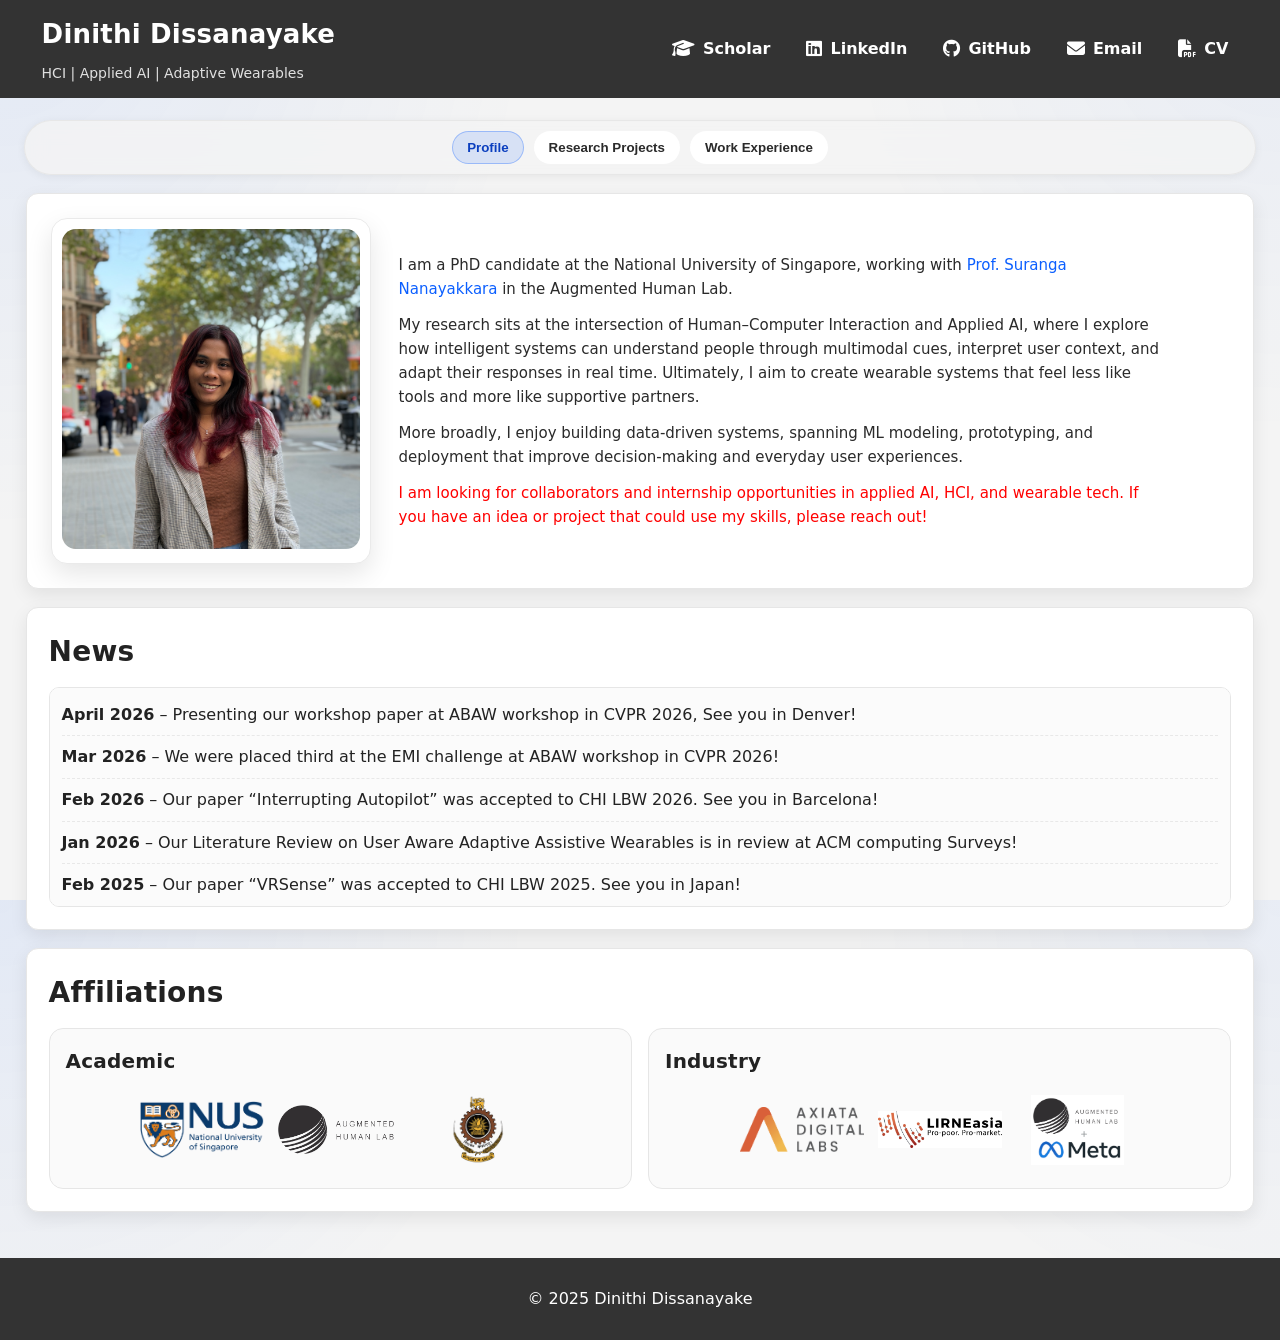
==== index.html @ e2cd0803 "updateCV" ====
<!DOCTYPE html>
<html lang="en">
<head>
    <meta charset="UTF-8">
    <meta name="viewport" content="width=device-width, initial-scale=1.0">
    <title>Dinithi Dissanayake | Portfolio</title>
    <link rel="stylesheet" href="styles.css">
    <!-- Icons (Font Awesome) -->
    <link rel="stylesheet" href="https://cdnjs.cloudflare.com/ajax/libs/font-awesome/6.5.0/css/all.min.css">
</head>
<body>
    <header>
        <div class="header-container">
            <div class="header-left">
                <h1>Dinithi Dissanayake</h1>
                <p>HCI | Applied AI | Adaptive Wearables</p>
            </div>
            <div class="header-right">
                <a href="https://scholar.google.com/citations?user=BEVuaFQAAAAJ&hl=en&oi=ao" target="_blank" rel="noopener">
                    <i class="fas fa-graduation-cap"></i> Scholar
                </a>
                <a href="https://www.linkedin.com/in/dinithipurna" target="_blank" rel="noopener">
                    <i class="fab fa-linkedin"></i> LinkedIn
                </a>
                <a href="https://github.com/Dinithipurna" target="_blank" rel="noopener">
                    <i class="fab fa-github"></i> GitHub
                </a>
                <a href="mailto:dinithi@ahlab.org">
                    <i class="fas fa-envelope"></i> Email
                </a>
                <a href="assets/Dinithi_Dissanayake_CV.pdf" target="_blank" rel="noopener">
                    <i class="fas fa-file-pdf"></i> CV
                </a>
            </div>
        </div>
    </header>

    <main class="container">
        <div class="main-tabs" role="tablist" aria-label="Main sections">
            <button class="main-tab-button active" role="tab" aria-selected="true" data-tab="profile">Profile</button>
            <button class="main-tab-button" role="tab" aria-selected="false" data-tab="research">Research Projects</button>
            <button class="main-tab-button" role="tab" aria-selected="false" data-tab="work">Work Experience</button>
        </div>

        <section class="main-tab-panel active" role="tabpanel" data-tab-panel="profile" aria-label="Profile section">
            <section class="hero-card" aria-label="About me">
                <figure class="profile-card">
                    <img src="assets/IMG_1157.jpg" alt="Dinithi Dissanayake">
                    <!-- <figcaption>Dinithi Dissanayake · PhD (NUS)</figcaption> -->
                </figure>

                <div class="hero-copy">
                    <p>
                        I am a PhD candidate at the National University of Singapore, working with
                        <a href="https://ahlab.org/people/suranga-nanayakkara/" target="_blank" rel="noopener">Prof. Suranga Nanayakkara</a>
                        in the Augmented Human Lab.
                    </p>
                    <p>
                        My research sits at the intersection of Human–Computer Interaction and Applied AI, where I explore how intelligent
                        systems can understand people through multimodal cues, interpret user context, and adapt their responses in real time.
                        Ultimately, I aim to create wearable systems that feel less like tools and more like supportive partners.
                    </p>
                    <p>
                        More broadly, I enjoy building data-driven systems, spanning ML modeling, prototyping, and deployment that improve decision-making
                        and everyday user experiences.
                    </p>
                    <p style="color: red;">
                        I am looking for collaborators and internship opportunities in applied AI, HCI, and wearable tech. If you have an idea or project that could use my skills, please reach out!
                    </p>
                </div>
            </section>

            <section class="content-section" aria-label="News">
                <div class="section-heading">
                    <h2>News</h2>
                </div>
                <div class="news-container" role="region" aria-label="News">
                    <ul class="news-list">
                        <li><b>April 2026</b> – Presenting our workshop paper at ABAW workshop in CVPR 2026, See you in Denver!</li>
                        <li><b>Mar 2026</b> – We were placed third at the EMI challenge at ABAW workshop in CVPR 2026!</li>
                        <li><b>Feb 2026</b> – Our paper “Interrupting Autopilot” was accepted to CHI LBW 2026. See you in Barcelona!</li>
                        <li><b>Jan 2026</b> – Our Literature Review on User Aware Adaptive Assistive Wearables is in review at ACM computing Surveys!</li>
                        <li><b>Feb 2025</b> – Our paper “VRSense” was accepted to CHI LBW 2025. See you in Japan!</li>
                        <li><b>Sep 2024</b> – Started an internship via AHLab × Meta Reality Labs collaboration.</li>
                        <li><b>Sep 2024</b> – Passed my Qualifying Examination. Now officially a PhD Candidate.</li>
                        <li><b>Aug 2023</b> – Began my PhD at the National University of Singapore (NUS).</li>
                        <li><b>Jan 2023</b> – Started Data Analytics consulting at LIRNEasia.</li>
                        <li><b>May 2022</b> – Joined Axiata Digital Labs as a Data Engineer.</li>
                        <li><b>Aug 2022</b> – Graduated with First Class Honors (Electronic & Telecommunication Engineering), University of Moratuwa.</li>
                        <li><b>June 2022</b> – “CrossPoint” presented as a full paper at CVPR 2022.</li>
                        <li><b>Oct 2022</b> – “3DLatNav” presented as a workshop paper at ECCV 2022.</li>
                    </ul>
                </div>
            </section>

            <section class="content-section" aria-label="Academic and industry affiliations">
                <div class="section-heading">
                    <h2>Affiliations</h2>
                </div>

                <div class="affiliations-grid">
                    <article class="affiliation-block" aria-label="Academic affiliations">
                        <h3>Academic</h3>
                        <div class="logos academic">
                            <a href="#" class="tooltip" data-tooltip="PhD Candidate at SoC, NUS; Aug 2023 – Present" aria-label="National University of Singapore logo">
                                <img src="assets/National_University_of_Singapore_logo_NUS.png" alt="NUS">
                            </a>
                            <a href="#" class="tooltip" data-tooltip="Augmented Human Lab (AHLab); Aug 2023 – Present" aria-label="Augmented Human Lab logo">
                                <img src="assets/ahl_logo.png" alt="AHLab">
                            </a>
                            <a href="#" class="tooltip" data-tooltip="BSc., University of Moratuwa; 2017 – 2022" aria-label="University of Moratuwa logo">
                                <img src="assets/University_of_Moratuwa_logo.png" alt="Moratuwa">
                            </a>
                        </div>
                    </article>

                    <article class="affiliation-block" aria-label="Industry affiliations">
                        <h3>Industry</h3>
                        <div class="logos industry">
                            <a href="#" class="tooltip" data-tooltip="Data Engineer, Axiata Digital Labs; Oct 2021 – Jul 2023" aria-label="Axiata Digital Labs logo">
                                <img src="assets/adl.png" alt="Axiata Digital Labs">
                            </a>
                            <a href="#" class="tooltip" data-tooltip="Data Analytics Consultant, LIRNEasia; Jan 2023 – Aug 2023" aria-label="LIRNEasia logo">
                                <img src="assets/lirne.png" alt="LIRNEasia">
                            </a>
                            <a href="#" class="tooltip" data-tooltip="Research Intern, Meta Reality Labs x AHLab; Aug 2024 – Feb 2025" aria-label="Meta Reality Labs and AHLab logo">
                                <img src="assets/Meta_AHL.png" alt="Meta Reality Labs × AHLab">
                            </a>
                        </div>
                    </article>
                </div>
            </section>
        </section>

        <section class="main-tab-panel" role="tabpanel" data-tab-panel="research" aria-label="Research projects section">
            <section class="content-section" aria-label="Research projects">
                <div class="section-heading">
                    <h2>Research Projects</h2>
                </div>

                <div class="projects-list">
                    <!-- <div class="project-widget no-image">
                        <h3>Interrupting Autopilot: User-Aware Interventions for Safer Interaction Moments</h3>
                        <div class="project-content">
                            <p>
                                This CHI LBW 2026 paper explores how intelligent systems can detect moments of cognitive autopilot and deliver timely,
                                user-aware interventions to support safer and more mindful interaction. The work focuses on balancing intervention effectiveness,
                                user context, and cognitive load in real-world scenarios.
                                Accepted at <strong>CHI LBW 2026</strong>.
                            </p>
                        </div>
                    </div> -->

                    <div class="project-widget">
                        <h3>User-Aware Adaptive Assistive Wearables</h3>
                        <img src="assets/SLR.png" alt="Illustration of a taxonomy for adaptive assistive wearables" class="project-image">
                        <div class="project-content">
                            <p>
                                We conducted a systematic literature review of 63 papers examining how adaptive wearables sense user states,
                                trigger context-aware interventions, and support real-time cognitive or behavioral feedback. We introduce a taxonomy
                                of sensing modalities, adaptation triggers, and intervention strategies, and highlight key design challenges and opportunities.
                                This work provides a foundation for developing next-generation wearables that meaningfully adapt to users' needs.
                                This SLR is currently under review at ACM Computing Surveys. 
                            </p>
                        </div>
                    </div>

                    <div class="project-widget">
                        <h3>Sensory Spotlight: Anticipating User Attention</h3>
                        <img src="assets/SensorySpotlight.png" alt="Example scenario showing audio-visual cues used for predicting attention shifts" class="project-image">
                        <div class="project-content">
                            <p>
                                Sensory Spotlight explores how AI can anticipate shifts in human attention by combining audio and visual signals-similar
                                to how we react to salient events in our environment. The model predicts attention shifts and provides saliency to indicate
                                which modality "got the spotlight," supporting decisions about where and how feedback should appear (e.g., smart-glasses display vs. audio).
                                A part of this project is under review at UIST 2026, and the rest is in preparation for submission to Neurips 2026.
                            </p>
                        </div>
                    </div>

                    <div class="project-widget">
                        <h3>VRSense: An Explainable System to Help Mitigate Cybersickness in VR Games</h3>
                        <img src="assets/VRSense.png" alt="VRSense overview image" class="project-image">
                        <div class="project-content">
                            <p>
                                VRSense is an explainable system to help VR game developers assess cybersickness. Instead of a black box,
                                the system uses interpretable features to provide actionable insights into game design and user interactions.
                                Designed to be plug-and-play, VRSense helps developers understand how effectively their game mitigates motion sickness.
                                <a href="https://dl-acm-org.libproxy1.nus.edu.sg/doi/full/10.1145/3706599.3719891" target="_blank" rel="noopener">Read the paper</a>.
                            </p>
                        </div>
                    </div>

                    <div class="project-widget">
                        <h3>3D Object Transformation and Regeneration for Privacy in Mixed Reality</h3>
                        <img src="assets/FYP2.png" alt="Mixed reality privacy project image" class="project-image">
                        <div class="project-content">
                            <p>
                                We developed a 3D-2D correspondence technique for point clouds and a 3D vision algorithm that lets users add, delete, or modify
                                parts of a 3D object, enabling regeneration on the other end. Evaluated against simulated privacy attacks and implemented on-device
                                for real-world feasibility. Resulted in two papers:
                                <a href="https://openaccess.thecvf.com/content/CVPR2022/papers/Afham_CrossPoint_Self-Supervised_Cross-Modal_Contrastive_Learning_for_3D_Point_Cloud_Understanding_CVPR_2022_paper.pdf" target="_blank" rel="noopener">CrossPoint (CVPR)</a>
                                and <a href="https://arxiv.org/pdf/2211.09770" target="_blank" rel="noopener">3DLatNav</a>.
                            </p>
                        </div>
                    </div>
                </div>
            </section>
        </section>

        <section class="main-tab-panel" role="tabpanel" data-tab-panel="work" aria-label="Work experience section">
            <section class="content-section" aria-label="Work experience">
                <div class="section-heading">
                    <h2>Work Experience</h2>
                </div>

                <div class="card-list">
                    <article class="card">
                        <div class="card-header">
                            <h3>Research Intern - Meta Reality Labs x Augmented Human Lab</h3>
                            <span class="meta">Aug 2024 - Feb 2025</span>
                        </div>
                        <p class="role-summary">Led multimodal XR user studies and predictive modeling for real-time cybersickness assessment.</p>
                        <ul>
                            <li>Led the design and execution of a large-scale VR gameplay user study (<strong>N=150</strong>), investigating motion sickness during active VR interactions.</li>
                            <li>Collected and synchronized multimodal high-frequency data including eye tracking, head motion, and physiological signals in real-world XR settings.</li>
                            <li>Developed machine learning models to predict real-time discomfort and cybersickness onset during gameplay.</li>
                            <li>Built robust data pipelines for aligning heterogeneous sensor streams at scale.</li>
                            <li>Translated model outputs into actionable insights for VR game evaluation on VR gaming platforms.</li>
                        </ul>
                    </article>

                    <article class="card">
                        <div class="card-header">
                            <h3>Data Engineer - Axiata Digital Labs</h3>
                            <span class="meta">May 2022 - Aug 2023</span>
                        </div>
                        <p class="role-summary">Built and productionized ML pipelines across telecom domains on cloud infrastructure.</p>
                        <ul>
                            <li>Engineered scalable ML/DL deployment pipelines for the company's AI Factory platform, supporting model development, testing, and production integration.</li>
                            <li>Designed and maintained data ingestion and model integration workflows across multiple telecom business domains.</li>
                            <li>Developed and deployed a customer churn prediction model with end-to-end pipelines, enabling data-driven decision making for enterprise clients.</li>
                            <li>Worked across <strong>AWS and GCP</strong> environments to support reliable, production-grade ML systems.</li>
                            <li>Collaborated with product and engineering teams to bridge research prototypes and real-world business applications.</li>
                        </ul>
                    </article>

                    <article class="card">
                        <div class="card-header">
                            <h3>Data Analytics Consultant - LIRNEasia</h3>
                            <span class="meta">Jan 2023 - Aug 2023</span>
                        </div>
                        <p class="role-summary">Delivered geospatial ML workflows and longitudinal datasets to support policy-focused analytics.</p>
                        <ul>
                            <li>Designed and implemented ML pipelines for classifying built-up regions from satellite imagery to support a national-scale urbanization index.</li>
                            <li>Integrated geospatial workflows using QGIS and Google Earth Engine for automated spatial analysis and visualization.</li>
                            <li>Built longitudinal datasets to study household energy consumption patterns across regions and time.</li>
                            <li>Collaborated with policy researchers to translate data-driven findings into evidence-based insights for urban planning.</li>
                        </ul>
                    </article>
                </div>
            </section>
        </section>
    </main>

    <footer>
        <p>&copy; 2025 Dinithi Dissanayake</p>
    </footer>

    <!-- Existing project expand/collapse script (kept) -->
    <script src="old/script.js"></script>

    <script>
        (function () {
            const buttons = document.querySelectorAll('.main-tab-button');
            const panels = document.querySelectorAll('.main-tab-panel');

            function setActive(tabName) {
                buttons.forEach((btn) => {
                    const isActive = btn.dataset.tab === tabName;
                    btn.classList.toggle('active', isActive);
                    btn.setAttribute('aria-selected', isActive ? 'true' : 'false');
                });

                panels.forEach((panel) => {
                    panel.classList.toggle('active', panel.dataset.tabPanel === tabName);
                });
            }

            buttons.forEach((btn) => {
                btn.addEventListener('click', () => setActive(btn.dataset.tab));
            });
        })();
    </script>

</body>
</html>
---- styles.css ----
/* =========================
   Base + Typography
   ========================= */
:root{
  --bg: #f4f4f4;
  --panel: #ffffff;
  --text: #222;
  --muted: #666;
  --border: #e6e6e6;
  --shadow: 0 6px 18px rgba(0,0,0,0.08);
  --shadow-soft: 0 2px 10px rgba(0,0,0,0.06);
  --radius: 12px;
  --accent: #0b5fff;
}

*{ box-sizing: border-box; }

html, body{
  height: 100%;
}

body{
  font-family: system-ui, -apple-system, Segoe UI, Roboto, Helvetica, Arial, sans-serif;
  margin: 0;
  padding: 0;
  background:
    radial-gradient(circle at top left, rgba(11,95,255,0.08), transparent 34%),
    radial-gradient(circle at top right, rgba(11,95,255,0.05), transparent 28%),
    var(--bg);
  color: var(--text);
  line-height: 1.6;
  font-size: 16px;
}

a{
  color: var(--accent);
  text-decoration: none;
}
a:hover{ text-decoration: underline; }

/* =========================
   Header
   ========================= */
header{
  background-color: #333;
  color: white;
  padding: 14px 0;
}

.header-container{
  display: flex;
  justify-content: space-between;
  align-items: center;

  /* Wider and consistent with main container */
  width: min(1500px, 96vw);
  margin: 0 auto;
  padding: 0 16px;
}

.header-left h1{
  margin: 0;
  font-size: 26px;
  letter-spacing: 0.2px;
}

.header-left p{
  margin: 6px 0 0;
  font-size: 14px;
  opacity: 0.85;
}

.header-right{
  display: flex;
  gap: 16px;
  flex-wrap: wrap;
  justify-content: flex-end;
}

.header-right a{
  color: white;
  font-weight: 600;
  display: inline-flex;
  align-items: center;
  gap: 8px;
  padding: 8px 10px;
  border-radius: 10px;
  transition: background 0.2s ease, color 0.2s ease;
}

.header-right a:hover{
  background: rgba(255,255,255,0.10);
  color: #dbe8ff;
  text-decoration: none;
}

.header-right i{ font-size: 18px; }

/* =========================
   Main Layout
   ========================= */
.container{
  display: grid;
  gap: 18px;
  padding: 22px 0 28px;

  width: min(1240px, 96vw);
  margin: 0 auto;
}

.hero-card,
.content-section{
  background: var(--panel);
  border-radius: var(--radius);
  box-shadow: var(--shadow);
  border: 1px solid var(--border);
  overflow: hidden;
}

.hero-card{
  padding: 24px;
  display: grid;
  grid-template-columns: 320px minmax(0, 1fr);
  gap: 28px;
  align-items: center;
}

.hero-copy{
  max-width: 75ch;
  margin: 0;
}

.hero-copy p{
  margin: 12px 0;
  text-align: left;
  color: #2a2a2a;
  font-size: 15px;
}

h2{
  margin: 10px 0 14px;
  font-size: 28px;
  letter-spacing: 0.2px;
}

/* Profile */

.profile-card{
  width: 100%;
  margin: 0;
  padding: 10px 10px 14px;
  background: #fff;
  border: 1px solid #eaeaea;
  border-radius: 16px;
  box-shadow: 0 10px 26px rgba(0,0,0,0.10);
  text-align: center;
  transform: none;
}

.profile-card img{
  width: 100%;
  height: 320px;
  object-fit: cover;
  border-radius: 14px;
  display: block;
}

/* .profile-card figcaption{
  margin-top: 10px;
  font-size: 13px;
  color: #555;
} */


.main-tabs{
  display: flex;
  gap: 10px;
  flex-wrap: wrap;
  justify-content: center;
  position: sticky;
  top: 12px;
  z-index: 20;
  padding: 10px;
  margin: 0 -2px;
  background: rgba(244,244,244,0.84);
  backdrop-filter: blur(10px);
  border: 1px solid rgba(230,230,230,0.9);
  border-radius: 999px;
  box-shadow: var(--shadow-soft);
}

.main-tab-button{
  appearance: none;
  border: 1px solid transparent;
  padding: 8px 14px;
  border-radius: 999px;
  background: #fff;
  color: #2a2a2a;
  font-weight: 700;
  cursor: pointer;
  transition: border-color 0.2s ease, background 0.2s ease, transform 0.2s ease;
}

.main-tab-button:hover{
  border-color: rgba(11,95,255,0.18);
  background: rgba(11,95,255,0.06);
  transform: translateY(-1px);
}

.main-tab-button.active{
  border-color: rgba(11,95,255,0.3);
  background: rgba(11,95,255,0.12);
  color: #0b3fbf;
}

.main-tab-panel{ display: none; }
.main-tab-panel.active{ display: grid; gap: 18px; }

.content-section{
  padding: 22px;
  scroll-margin-top: 90px;
}

.section-heading{
  display: flex;
  align-items: baseline;
  justify-content: space-between;
  gap: 10px;
  margin-bottom: 12px;
}

.section-heading h2{
  margin: 0;
}

.affiliations-grid{
  display: grid;
  grid-template-columns: repeat(2, minmax(0, 1fr));
  gap: 16px;
}

.affiliation-block{
  border: 1px solid var(--border);
  background: #fafafa;
  border-radius: 14px;
  padding: 16px;
}

.affiliation-block h3{
  margin: 0 0 10px;
  font-size: 20px;
  letter-spacing: 0.2px;
}

.affiliation-block .logos{
  padding: 8px 0 0;
  justify-content: center;
  gap: 14px;
}

.affiliation-block .logos img{
  width: 124px;
  height: 70px;
  object-fit: contain;
  filter: grayscale(20%);
}

.affiliation-block .logos img:hover{
  transform: scale(1.05);
  filter: grayscale(0%);
}


/* =========================
   News
   ========================= */
.news-container{
  width: 100%;
  max-height: 220px;
  overflow-y: auto;
  border: 1px solid var(--border);
  border-radius: 10px;
  padding: 6px 12px;
  background: #fbfbfb;
}

.news-list{
  list-style: none;
  padding: 0;
  margin: 0;
}

.news-list li{
  padding: 8px 0;
  border-bottom: 1px dashed #e8e8e8;
}
.news-list li:last-child{ border-bottom: none; }

/* =========================
   Logos + Tooltips
   ========================= */
.experience{ text-align: center; margin: 18px 0 10px; }
.experience h2{ font-size: 18px; margin-bottom: 10px; text-transform: uppercase; letter-spacing: 0.12em; color: #444; }

.logos{
  display: flex;
  justify-content: center;
  gap: 18px;
  flex-wrap: wrap;
  padding: 10px 0 2px;
}

.logos img{
  width: 86px;
  height: 54px;
  object-fit: contain;
  filter: grayscale(50%);
  transition: transform 0.2s ease, filter 0.2s ease;
}

.logos img:hover{
  transform: scale(1.07);
  filter: grayscale(0%);
}

.tooltip{
  position: relative;
  display: inline-block;
}

/* Tooltip box */
.tooltip::after{
  content: attr(data-tooltip);
  position: absolute;

  /* 👇 show ABOVE the logo */
  bottom: 100%;
  margin-bottom: 10px;

  left: 50%;
  transform: translateX(-50%);

  background-color: rgba(25,25,25,0.96);
  color: white;
  padding: 8px 12px;
  font-size: 13px;
  line-height: 1.3;
  border-radius: 10px;

  min-width: 200px;
  max-width: 260px;          /* 👈 prevents giant blocks */
  white-space: normal;
  text-align: center;

  opacity: 0;
  transition: opacity 0.15s ease-in-out, transform 0.15s ease-in-out;
  pointer-events: none;
  z-index: 1000;
}

/* Fade + slight lift */
.tooltip:hover::after{
  opacity: 1;
  transform: translateX(-50%) translateY(-4px);
}




/* =========================
   Tabs
   ========================= */
/* =========================
   Projects (accordion cards)
   ========================= */
.projects-list{
  display: grid;
  grid-template-columns: 1fr;
  gap: 14px;
}

.project-widget{
  display: grid;
  grid-template-columns: 1fr;
  grid-template-areas:
    "title"
    "image"
    "content";
  row-gap: 10px;
  padding: 16px;
  border-radius: 12px;
  background: #fafafa;
  border: 1px solid var(--border);
  box-shadow: var(--shadow-soft);
  transition: transform 0.15s ease, box-shadow 0.15s ease;
}

.project-widget:hover{
  transform: translateY(-1px);
  box-shadow: 0 10px 22px rgba(0,0,0,0.08);
}

.project-widget h3{
  grid-area: title;
  margin: 0;
  font-size: 18px;
}

.project-widget img{
  grid-area: image;
  width: min(560px, 100%);
  max-height: 300px;
  height: auto;
  object-fit: contain;
  display: block;
  margin: 0 auto;
  border-radius: 10px;
  border: 1px solid #ededed;
  background: #fff;
  padding: 6px;
}
.project-content{
  grid-area: content;
  max-height: none;
  overflow: visible;
  padding: 0;
}

.project-content p{
  margin: 0;
  color: #2b2b2b;
}

.project-widget.no-image{
  grid-template-areas:
    "title"
    "content";
  row-gap: 8px;
}

/* =========================
   Work + Blog cards
   ========================= */
.card-list{
  display: grid;
  grid-template-columns: 1fr;
  gap: 14px;
}

.card{
  background: #fafafa;
  border: 1px solid var(--border);
  border-radius: 12px;
  padding: 16px;
  box-shadow: var(--shadow-soft);
}

.card.muted{ opacity: 0.8; }

.card-header{
  display: flex;
  align-items: baseline;
  justify-content: space-between;
  gap: 10px;
  margin-bottom: 8px;
}

.card-header h3{
  margin: 0;
  font-size: 18px;
}

.meta{
  color: var(--muted);
  font-size: 13px;
  white-space: nowrap;
}

.card ul{
  margin: 8px 0 0 18px;
}

.role-summary{
  margin: 0;
  font-size: 14px;
  color: #3d3d3d;
}

.note{
  color: var(--muted);
  font-size: 13px;
  margin-top: 10px;
}

/* =========================
   Footer
   ========================= */
footer{
  text-align: center;
  padding: 12px;
  background-color: #333;
  color: white;
  margin-top: 18px;
}

/* =========================
   Responsive
   ========================= */
@media (max-width: 980px){
  .container{ width: min(100%, 94vw); }

  .header-right{ justify-content: center; }
}

@media (max-width: 768px){
  .header-container{
    flex-direction: column;
    text-align: center;
    gap: 8px;
  }

  .header-right{
    justify-content: center;
  }

  h2{ font-size: 24px; }
  .main-tabs{
    justify-content: flex-start;
    overflow-x: auto;
    border-radius: 18px;
  }

  .content-section,
  .hero-card{
    padding: 18px;
  }
  .hero-card{
    grid-template-columns: 1fr;
    gap: 18px;
  }
  .profile-card{
    max-width: 320px;
    margin: 0 auto;
  }
  .profile-card img{
    height: 260px;
  }

  .affiliations-grid{
    grid-template-columns: 1fr;
  }

  .affiliation-block h3{
    font-size: 18px;
  }

  .affiliation-block .logos img{
    width: 110px;
    height: 64px;
  }

  .project-widget img{
    width: 100%;
    max-height: 240px;
  }
}

@media (max-width: 480px){
  .header-left h1{ font-size: 22px; }
  .header-right a{ padding: 7px 9px; }
  .profile-card img{ height: 220px; }
  .section-heading{
    flex-direction: column;
    align-items: flex-start;
  }
}
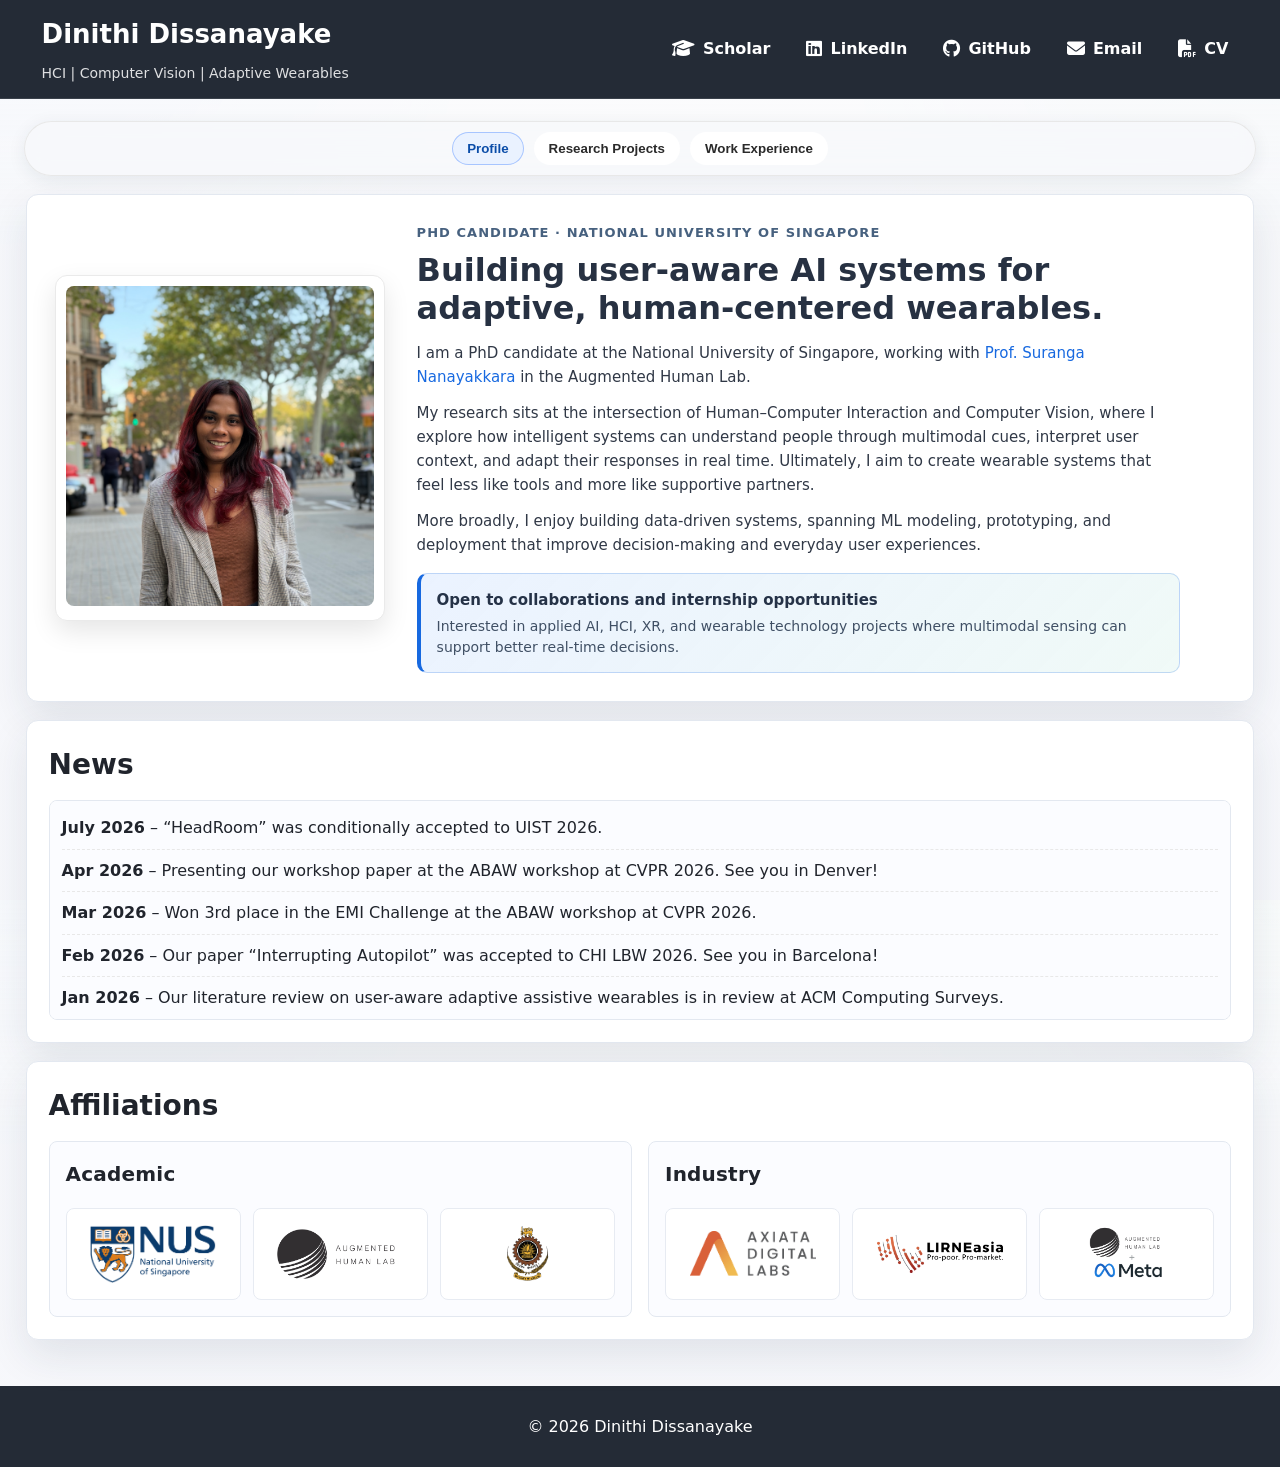
==== commit fdc9aabc: "updates" ====
--- a/index.html
+++ b/index.html
@@ -4,6 +4,11 @@
     <meta charset="UTF-8">
     <meta name="viewport" content="width=device-width, initial-scale=1.0">
     <title>Dinithi Dissanayake | Portfolio</title>
+    <meta name="description" content="Dinithi Dissanayake is a PhD candidate at NUS researching HCI, applied AI, adaptive wearables, and multimodal user-aware systems.">
+    <meta property="og:title" content="Dinithi Dissanayake | HCI, Computer Vision, Adaptive Wearables">
+    <meta property="og:description" content="Research portfolio for Dinithi Dissanayake, PhD candidate at NUS and member of the Augmented Human Lab.">
+    <meta property="og:type" content="website">
+    <meta property="og:image" content="assets/IMG_1157.jpg">
     <link rel="stylesheet" href="styles.css">
     <!-- Icons (Font Awesome) -->
     <link rel="stylesheet" href="https://cdnjs.cloudflare.com/ajax/libs/font-awesome/6.5.0/css/all.min.css">
@@ -13,7 +18,7 @@
         <div class="header-container">
             <div class="header-left">
                 <h1>Dinithi Dissanayake</h1>
-                <p>HCI | Applied AI | Adaptive Wearables</p>
+                <p>HCI | Computer Vision | Adaptive Wearables</p>
             </div>
             <div class="header-right">
                 <a href="https://scholar.google.com/citations?user=BEVuaFQAAAAJ&hl=en&oi=ao" target="_blank" rel="noopener">
@@ -50,13 +55,15 @@
                 </figure>
 
                 <div class="hero-copy">
+                    <p class="eyebrow">PhD Candidate · National University of Singapore</p>
+                    <h2>Building user-aware AI systems for adaptive, human-centered wearables.</h2>
                     <p>
                         I am a PhD candidate at the National University of Singapore, working with
                         <a href="https://ahlab.org/people/suranga-nanayakkara/" target="_blank" rel="noopener">Prof. Suranga Nanayakkara</a>
                         in the Augmented Human Lab.
                     </p>
                     <p>
-                        My research sits at the intersection of Human–Computer Interaction and Applied AI, where I explore how intelligent
+                        My research sits at the intersection of Human–Computer Interaction and Computer Vision, where I explore how intelligent
                         systems can understand people through multimodal cues, interpret user context, and adapt their responses in real time.
                         Ultimately, I aim to create wearable systems that feel less like tools and more like supportive partners.
                     </p>
@@ -64,9 +71,10 @@
                         More broadly, I enjoy building data-driven systems, spanning ML modeling, prototyping, and deployment that improve decision-making
                         and everyday user experiences.
                     </p>
-                    <p style="color: red;">
-                        I am looking for collaborators and internship opportunities in applied AI, HCI, and wearable tech. If you have an idea or project that could use my skills, please reach out!
-                    </p>
+                    <div class="opportunity-callout" role="note">
+                        <strong>Open to collaborations and internship opportunities</strong>
+                        <span>Interested in applied AI, HCI, XR, and wearable technology projects where multimodal sensing can support better real-time decisions.</span>
+                    </div>
                 </div>
             </section>
 
@@ -76,10 +84,12 @@
                 </div>
                 <div class="news-container" role="region" aria-label="News">
                     <ul class="news-list">
-                        <li><b>April 2026</b> – Presenting our workshop paper at ABAW workshop in CVPR 2026, See you in Denver!</li>
-                        <li><b>Mar 2026</b> – We were placed third at the EMI challenge at ABAW workshop in CVPR 2026!</li>
+                        <li><b>July 2026</b> – “HeadRoom” was conditionally accepted to UIST 2026.</li>
+                        <li><b>Apr 2026</b> – Presenting our workshop paper at the ABAW workshop at CVPR 2026. See you in Denver!</li>
+                        <li><b>Mar 2026</b> – Won 3rd place in the EMI Challenge at the ABAW workshop at CVPR 2026.</li>
                         <li><b>Feb 2026</b> – Our paper “Interrupting Autopilot” was accepted to CHI LBW 2026. See you in Barcelona!</li>
-                        <li><b>Jan 2026</b> – Our Literature Review on User Aware Adaptive Assistive Wearables is in review at ACM computing Surveys!</li>
+                        <li><b>Jan 2026</b> – Our literature review on user-aware adaptive assistive wearables is in review at ACM Computing Surveys.</li>
+                        <li><b>Aug 2025</b> – Gave a talk on Adaptive Cognitive Augmentations at Meta Reality Labs, Redmond, Seattle.</li>
                         <li><b>Feb 2025</b> – Our paper “VRSense” was accepted to CHI LBW 2025. See you in Japan!</li>
                         <li><b>Sep 2024</b> – Started an internship via AHLab × Meta Reality Labs collaboration.</li>
                         <li><b>Sep 2024</b> – Passed my Qualifying Examination. Now officially a PhD Candidate.</li>
@@ -153,6 +163,11 @@
 
                     <div class="project-widget">
                         <h3>User-Aware Adaptive Assistive Wearables</h3>
+                        <div class="project-tags" aria-label="Project tags">
+                            <span>Under review at ACM CSUR</span>
+                            <span>Systematic review</span>
+                            <span>Adaptive wearables</span>
+                        </div>
                         <img src="assets/SLR.png" alt="Illustration of a taxonomy for adaptive assistive wearables" class="project-image">
                         <div class="project-content">
                             <p>
@@ -166,20 +181,50 @@
                     </div>
 
                     <div class="project-widget">
+                        <h3>HeadRoom: Lightweight, Edge-deployable Pipeline for Adaptive Notification Routing</h3>
+                        <div class="project-tags" aria-label="Project tags">
+                            <span>Conditionally accepted to UIST 2026</span>
+                            <span>Adaptive notification routing</span>
+                            <span>Edge-deployable AI</span>
+                        </div>
+                        <img src="assets/pipeline2.png" alt="HeadRoom overview showing audio and visual channel availability estimation for adaptive notification routing" class="project-image">
+                        <div class="project-content">
+                            <p>
+                                HeadRoom is a lightweight, low-latency pipeline that estimates visual and auditory channel availability from egocentric
+                                video and audio, then routes notifications to the sensory channel that is more available in the moment. In a controlled
+                                user study (<strong>N=25</strong>), we found that routing notifications to the more available channel reduced response time
+                                under high perceptual load compared with routing them to the less available channel. The pipeline is designed for
+                                real-time deployment on wearable and mobile edge hardware.
+                                <a href="https://uist26headroom.github.io/HeadRoom/" target="_blank" rel="noopener">Project website</a>.
+                            </p>
+                        </div>
+                    </div>
+
+                    <div class="project-widget">
                         <h3>Sensory Spotlight: Anticipating User Attention</h3>
+                        <div class="project-tags" aria-label="Project tags">
+                            <span>Multimodal AI</span>
+                            <span>Attention prediction</span>
+                            <span>Work in progress</span>
+                        </div>
                         <img src="assets/SensorySpotlight.png" alt="Example scenario showing audio-visual cues used for predicting attention shifts" class="project-image">
                         <div class="project-content">
                             <p>
-                                Sensory Spotlight explores how AI can anticipate shifts in human attention by combining audio and visual signals-similar
+                                Sensory Spotlight explores how AI can anticipate shifts in human attention by combining audio and visual signals, similar
                                 to how we react to salient events in our environment. The model predicts attention shifts and provides saliency to indicate
-                                which modality "got the spotlight," supporting decisions about where and how feedback should appear (e.g., smart-glasses display vs. audio).
-                                A part of this project is under review at UIST 2026, and the rest is in preparation for submission to Neurips 2026.
+                                which modality "got the spotlight," supporting decisions about where and how feedback should appear (e.g., smart glasses display vs. audio).
+                                Part of this project is ongoing, we have very interesting results!
                             </p>
                         </div>
                     </div>
 
                     <div class="project-widget">
                         <h3>VRSense: An Explainable System to Help Mitigate Cybersickness in VR Games</h3>
+                        <div class="project-tags" aria-label="Project tags">
+                            <span>CHI LBW 2025</span>
+                            <span>XR</span>
+                            <span>Explainable AI</span>
+                        </div>
                         <img src="assets/VRSense.png" alt="VRSense overview image" class="project-image">
                         <div class="project-content">
                             <p>
@@ -193,6 +238,11 @@
 
                     <div class="project-widget">
                         <h3>3D Object Transformation and Regeneration for Privacy in Mixed Reality</h3>
+                        <div class="project-tags" aria-label="Project tags">
+                            <span>CVPR 2022</span>
+                            <span>ECCV 2022</span>
+                            <span>Mixed reality privacy</span>
+                        </div>
                         <img src="assets/FYP2.png" alt="Mixed reality privacy project image" class="project-image">
                         <div class="project-content">
                             <p>
@@ -264,7 +314,7 @@
     </main>
 
     <footer>
-        <p>&copy; 2025 Dinithi Dissanayake</p>
+        <p>&copy; 2026 Dinithi Dissanayake</p>
     </footer>
 
     <!-- Existing project expand/collapse script (kept) -->
--- a/styles.css
+++ b/styles.css
@@ -3,15 +3,17 @@
    Base + Typography
    ========================= */
 :root{
-  --bg: #f4f4f4;
+  --bg: #f7f8fb;
   --panel: #ffffff;
-  --text: #222;
-  --muted: #666;
-  --border: #e6e6e6;
-  --shadow: 0 6px 18px rgba(0,0,0,0.08);
-  --shadow-soft: 0 2px 10px rgba(0,0,0,0.06);
+  --text: #20242c;
+  --muted: #687083;
+  --border: #e3e8f0;
+  --shadow: 0 16px 40px rgba(30,45,70,0.10);
+  --shadow-soft: 0 4px 18px rgba(30,45,70,0.08);
   --radius: 12px;
-  --accent: #0b5fff;
+  --accent: #1769e0;
+  --accent-soft: #eaf2ff;
+  --ink: #273142;
 }
 
 *{ box-sizing: border-box; }
@@ -25,8 +27,9 @@
   margin: 0;
   padding: 0;
   background:
-    radial-gradient(circle at top left, rgba(11,95,255,0.08), transparent 34%),
-    radial-gradient(circle at top right, rgba(11,95,255,0.05), transparent 28%),
+    linear-gradient(180deg, rgba(255,255,255,0.75), rgba(247,248,251,0.92) 26%),
+    radial-gradient(circle at top left, rgba(23,105,224,0.10), transparent 30%),
+    radial-gradient(circle at top right, rgba(62,160,137,0.09), transparent 28%),
     var(--bg);
   color: var(--text);
   line-height: 1.6;
@@ -43,9 +46,10 @@
    Header
    ========================= */
 header{
-  background-color: #333;
+  background: #242b36;
   color: white;
   padding: 14px 0;
+  border-bottom: 1px solid rgba(255,255,255,0.10);
 }
 
 .header-container{
@@ -62,7 +66,7 @@
 .header-left h1{
   margin: 0;
   font-size: 26px;
-  letter-spacing: 0.2px;
+  letter-spacing: 0;
 }
 
 .header-left p{
@@ -119,10 +123,10 @@
 }
 
 .hero-card{
-  padding: 24px;
-  display: grid;
-  grid-template-columns: 320px minmax(0, 1fr);
-  gap: 28px;
+  padding: 28px;
+  display: grid;
+  grid-template-columns: 330px minmax(0, 1fr);
+  gap: 32px;
   align-items: center;
 }
 
@@ -134,14 +138,54 @@
 .hero-copy p{
   margin: 12px 0;
   text-align: left;
-  color: #2a2a2a;
+  color: #303846;
   font-size: 15px;
+}
+
+.hero-copy h2{
+  max-width: 780px;
+  margin: 4px 0 14px;
+  color: var(--ink);
+  font-size: 32px;
+  line-height: 1.18;
+  letter-spacing: 0;
+}
+
+.eyebrow{
+  margin: 0 0 8px !important;
+  color: #47617f !important;
+  font-size: 13px !important;
+  font-weight: 800;
+  letter-spacing: 0.08em;
+  text-transform: uppercase;
+}
+
+.opportunity-callout{
+  display: grid;
+  gap: 4px;
+  margin-top: 16px;
+  padding: 14px 16px;
+  border: 1px solid rgba(23,105,224,0.22);
+  border-left: 4px solid var(--accent);
+  border-radius: 10px;
+  background: linear-gradient(135deg, rgba(234,242,255,0.96), rgba(238,249,246,0.88));
+  color: #253247;
+}
+
+.opportunity-callout strong{
+  font-size: 15px;
+}
+
+.opportunity-callout span{
+  color: #405065;
+  font-size: 14px;
+  line-height: 1.5;
 }
 
 h2{
   margin: 10px 0 14px;
   font-size: 28px;
-  letter-spacing: 0.2px;
+  letter-spacing: 0;
 }
 
 /* Profile */
@@ -152,7 +196,7 @@
   padding: 10px 10px 14px;
   background: #fff;
   border: 1px solid #eaeaea;
-  border-radius: 16px;
+  border-radius: 12px;
   box-shadow: 0 10px 26px rgba(0,0,0,0.10);
   text-align: center;
   transform: none;
@@ -162,7 +206,7 @@
   width: 100%;
   height: 320px;
   object-fit: cover;
-  border-radius: 14px;
+  border-radius: 8px;
   display: block;
 }
 
@@ -183,7 +227,7 @@
   z-index: 20;
   padding: 10px;
   margin: 0 -2px;
-  background: rgba(244,244,244,0.84);
+  background: rgba(247,248,251,0.86);
   backdrop-filter: blur(10px);
   border: 1px solid rgba(230,230,230,0.9);
   border-radius: 999px;
@@ -210,8 +254,8 @@
 
 .main-tab-button.active{
   border-color: rgba(11,95,255,0.3);
-  background: rgba(11,95,255,0.12);
-  color: #0b3fbf;
+  background: var(--accent-soft);
+  color: #0b4da8;
 }
 
 .main-tab-panel{ display: none; }
@@ -242,8 +286,8 @@
 
 .affiliation-block{
   border: 1px solid var(--border);
-  background: #fafafa;
-  border-radius: 14px;
+  background: #fbfcff;
+  border-radius: 8px;
   padding: 16px;
 }
 
@@ -254,20 +298,33 @@
 }
 
 .affiliation-block .logos{
+  display: grid;
+  grid-template-columns: repeat(3, minmax(0, 1fr));
+  align-items: stretch;
   padding: 8px 0 0;
-  justify-content: center;
-  gap: 14px;
+  gap: 12px;
+}
+
+.affiliation-block .tooltip{
+  display: grid;
+  place-items: center;
+  min-height: 92px;
+  padding: 12px;
+  border: 1px solid #e7ebf2;
+  border-radius: 8px;
+  background: #fff;
 }
 
 .affiliation-block .logos img{
-  width: 124px;
-  height: 70px;
+  width: 100%;
+  max-width: 126px;
+  height: 58px;
   object-fit: contain;
   filter: grayscale(20%);
 }
 
 .affiliation-block .logos img:hover{
-  transform: scale(1.05);
+  transform: scale(1.04);
   filter: grayscale(0%);
 }
 
@@ -280,9 +337,9 @@
   max-height: 220px;
   overflow-y: auto;
   border: 1px solid var(--border);
-  border-radius: 10px;
+  border-radius: 8px;
   padding: 6px 12px;
-  background: #fbfbfb;
+  background: #fbfcff;
 }
 
 .news-list{
@@ -346,10 +403,10 @@
   padding: 8px 12px;
   font-size: 13px;
   line-height: 1.3;
-  border-radius: 10px;
+  border-radius: 8px;
 
   min-width: 200px;
-  max-width: 260px;          /* 👈 prevents giant blocks */
+  max-width: 260px;
   white-space: normal;
   text-align: center;
 
@@ -385,12 +442,13 @@
   grid-template-columns: 1fr;
   grid-template-areas:
     "title"
+    "tags"
     "image"
     "content";
   row-gap: 10px;
   padding: 16px;
-  border-radius: 12px;
-  background: #fafafa;
+  border-radius: 8px;
+  background: #fbfcff;
   border: 1px solid var(--border);
   box-shadow: var(--shadow-soft);
   transition: transform 0.15s ease, box-shadow 0.15s ease;
@@ -405,6 +463,27 @@
   grid-area: title;
   margin: 0;
   font-size: 18px;
+}
+
+.project-tags{
+  grid-area: tags;
+  display: flex;
+  flex-wrap: wrap;
+  gap: 8px;
+}
+
+.project-tags span{
+  display: inline-flex;
+  align-items: center;
+  min-height: 26px;
+  padding: 4px 9px;
+  border: 1px solid #d7e4f5;
+  border-radius: 999px;
+  background: #eef5ff;
+  color: #27517f;
+  font-size: 12px;
+  font-weight: 700;
+  line-height: 1.2;
 }
 
 .project-widget img{
@@ -415,7 +494,7 @@
   object-fit: contain;
   display: block;
   margin: 0 auto;
-  border-radius: 10px;
+  border-radius: 8px;
   border: 1px solid #ededed;
   background: #fff;
   padding: 6px;
@@ -435,6 +514,7 @@
 .project-widget.no-image{
   grid-template-areas:
     "title"
+    "tags"
     "content";
   row-gap: 8px;
 }
@@ -449,9 +529,9 @@
 }
 
 .card{
-  background: #fafafa;
+  background: #fbfcff;
   border: 1px solid var(--border);
-  border-radius: 12px;
+  border-radius: 8px;
   padding: 16px;
   box-shadow: var(--shadow-soft);
 }
@@ -499,7 +579,7 @@
 footer{
   text-align: center;
   padding: 12px;
-  background-color: #333;
+  background-color: #242b36;
   color: white;
   margin-top: 18px;
 }
@@ -525,6 +605,7 @@
   }
 
   h2{ font-size: 24px; }
+  .hero-copy h2{ font-size: 26px; }
   .main-tabs{
     justify-content: flex-start;
     overflow-x: auto;
@@ -556,8 +637,8 @@
   }
 
   .affiliation-block .logos img{
-    width: 110px;
-    height: 64px;
+    max-width: 120px;
+    height: 54px;
   }
 
   .project-widget img{
@@ -570,10 +651,16 @@
   .header-left h1{ font-size: 22px; }
   .header-right a{ padding: 7px 9px; }
   .profile-card img{ height: 220px; }
+  .hero-copy h2{ font-size: 23px; }
+  .project-tags span{ font-size: 11px; }
+  .affiliation-block .logos{
+    grid-template-columns: 1fr;
+  }
+  .affiliation-block .tooltip{
+    min-height: 82px;
+  }
   .section-heading{
     flex-direction: column;
     align-items: flex-start;
   }
 }
-
-
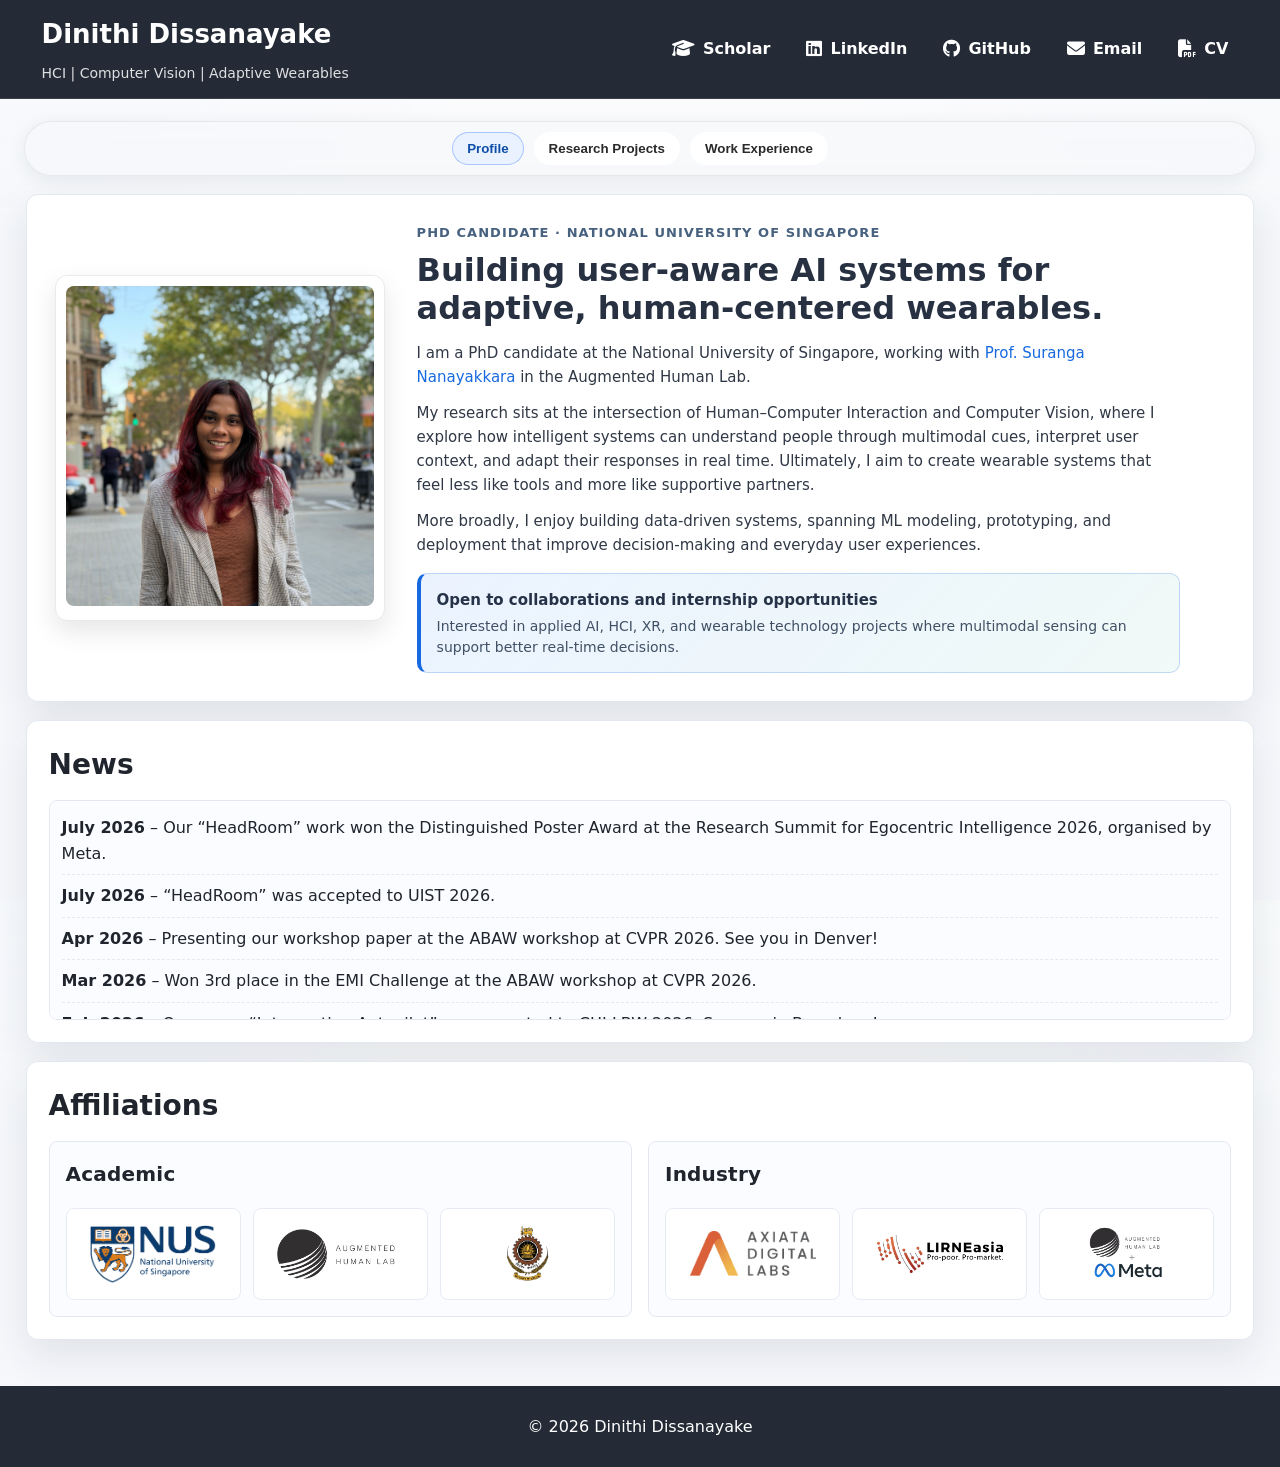
==== commit 74f38906: "updates" ====
--- a/index.html
+++ b/index.html
@@ -84,7 +84,8 @@
                 </div>
                 <div class="news-container" role="region" aria-label="News">
                     <ul class="news-list">
-                        <li><b>July 2026</b> – “HeadRoom” was conditionally accepted to UIST 2026.</li>
+                        <li><b>July 2026</b> – Our “HeadRoom” work won the Distinguished Poster Award at the Research Summit for Egocentric Intelligence 2026, organised by Meta.</li>
+                        <li><b>July 2026</b> – “HeadRoom” was accepted to UIST 2026.</li>
                         <li><b>Apr 2026</b> – Presenting our workshop paper at the ABAW workshop at CVPR 2026. See you in Denver!</li>
                         <li><b>Mar 2026</b> – Won 3rd place in the EMI Challenge at the ABAW workshop at CVPR 2026.</li>
                         <li><b>Feb 2026</b> – Our paper “Interrupting Autopilot” was accepted to CHI LBW 2026. See you in Barcelona!</li>
@@ -183,7 +184,7 @@
                     <div class="project-widget">
                         <h3>HeadRoom: Lightweight, Edge-deployable Pipeline for Adaptive Notification Routing</h3>
                         <div class="project-tags" aria-label="Project tags">
-                            <span>Conditionally accepted to UIST 2026</span>
+                            <span>Accepted to UIST 2026</span>
                             <span>Adaptive notification routing</span>
                             <span>Edge-deployable AI</span>
                         </div>
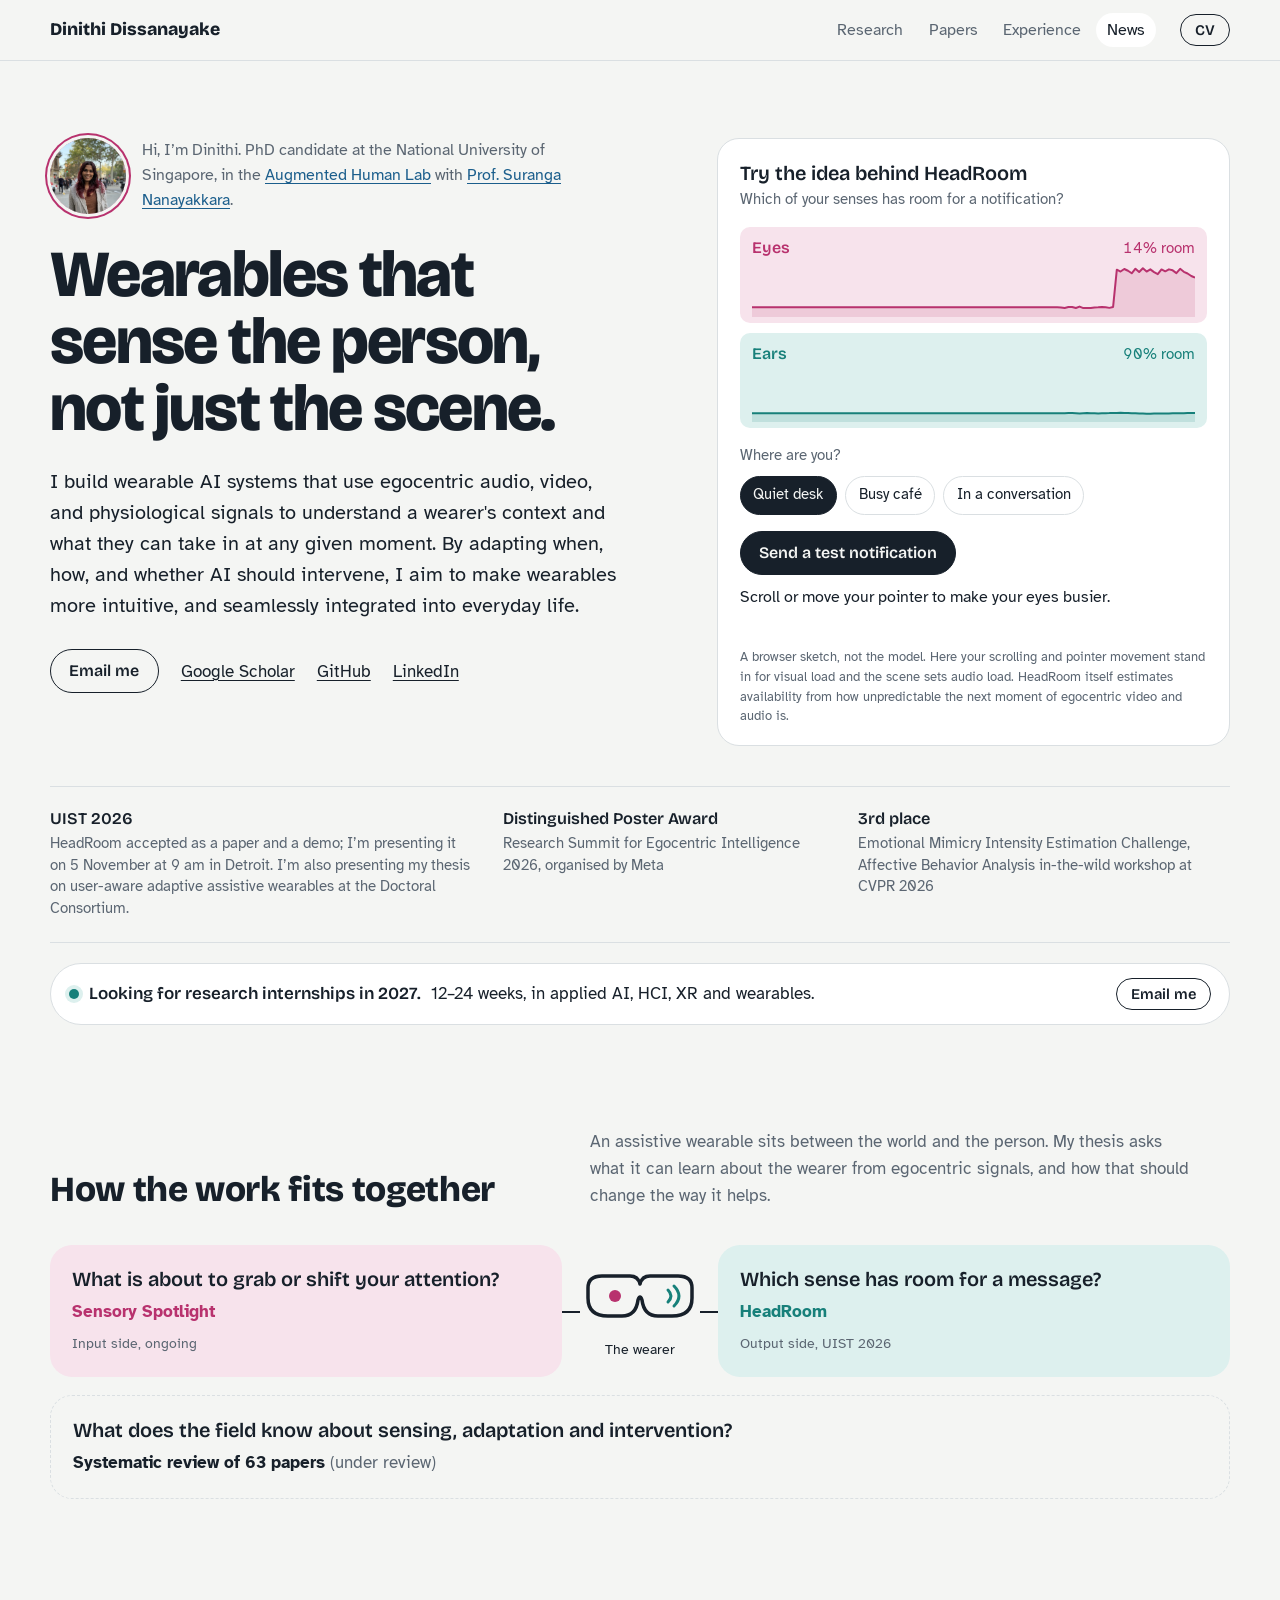
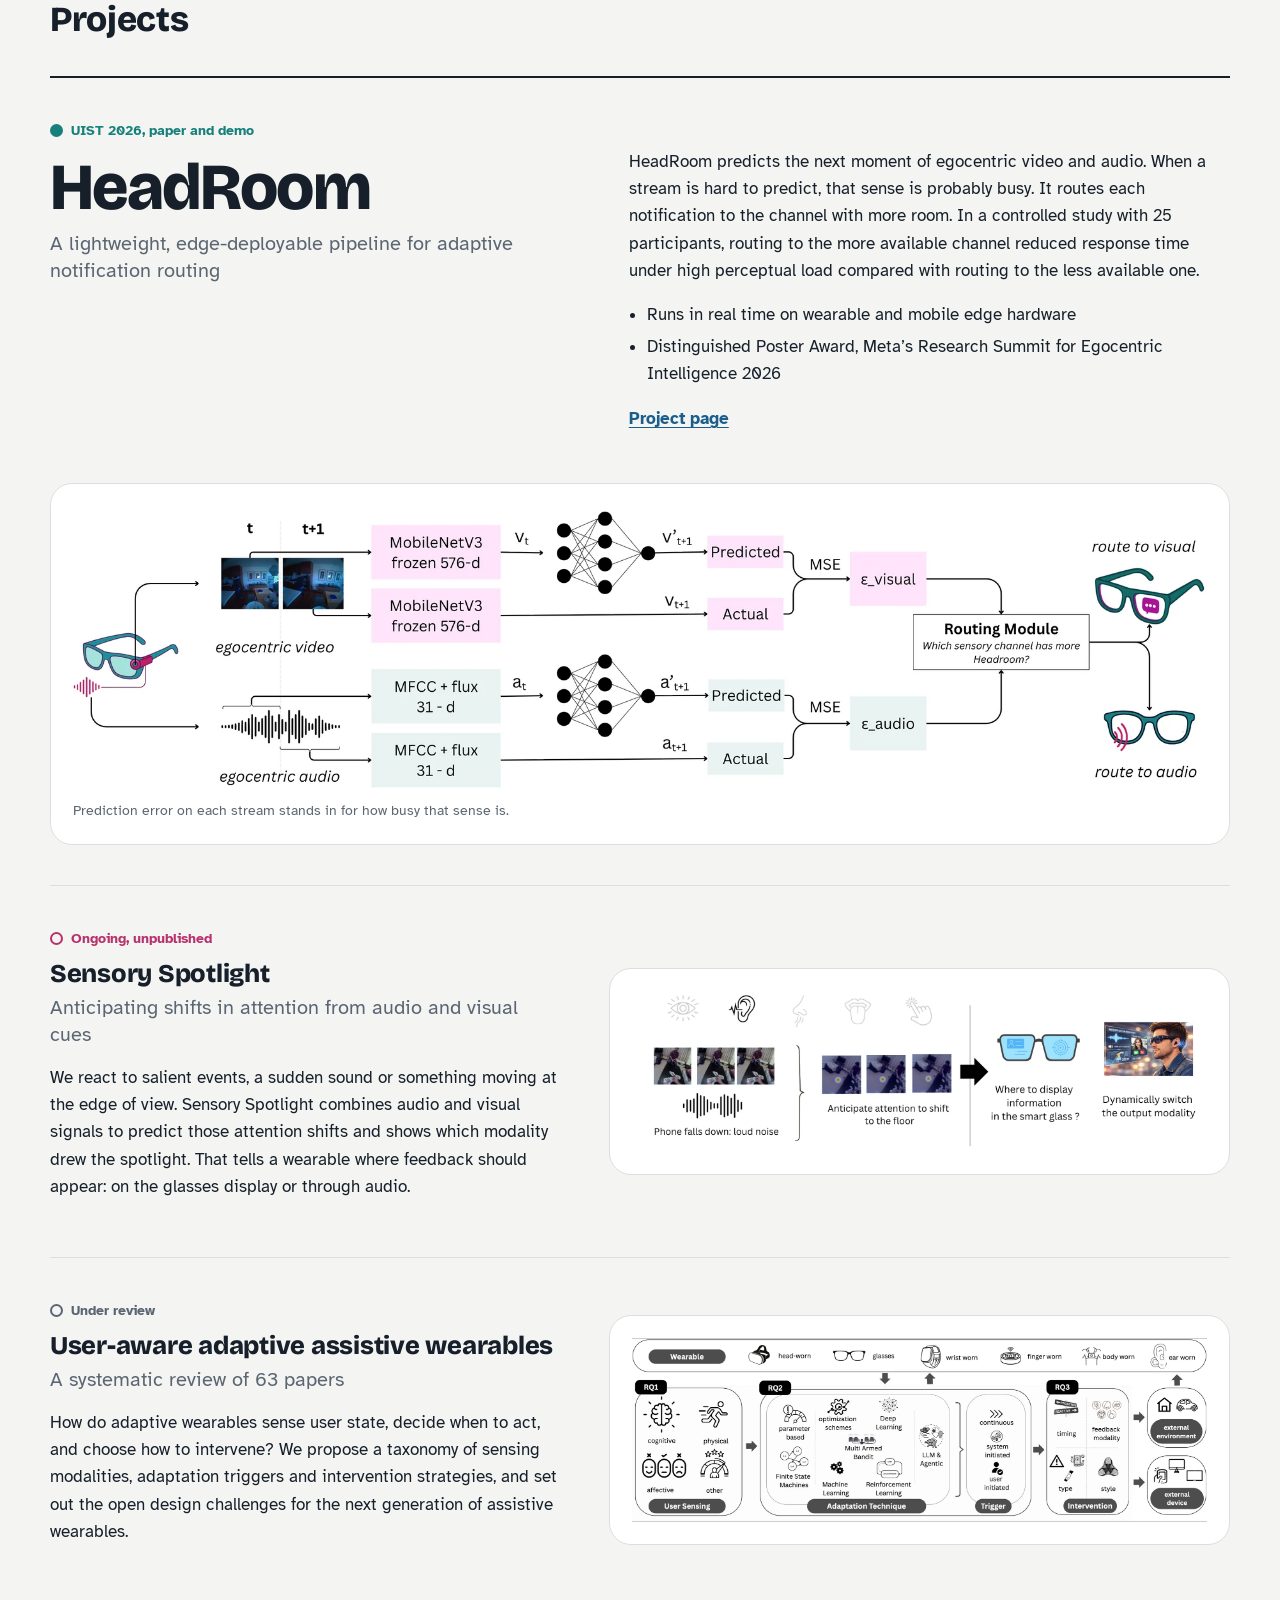
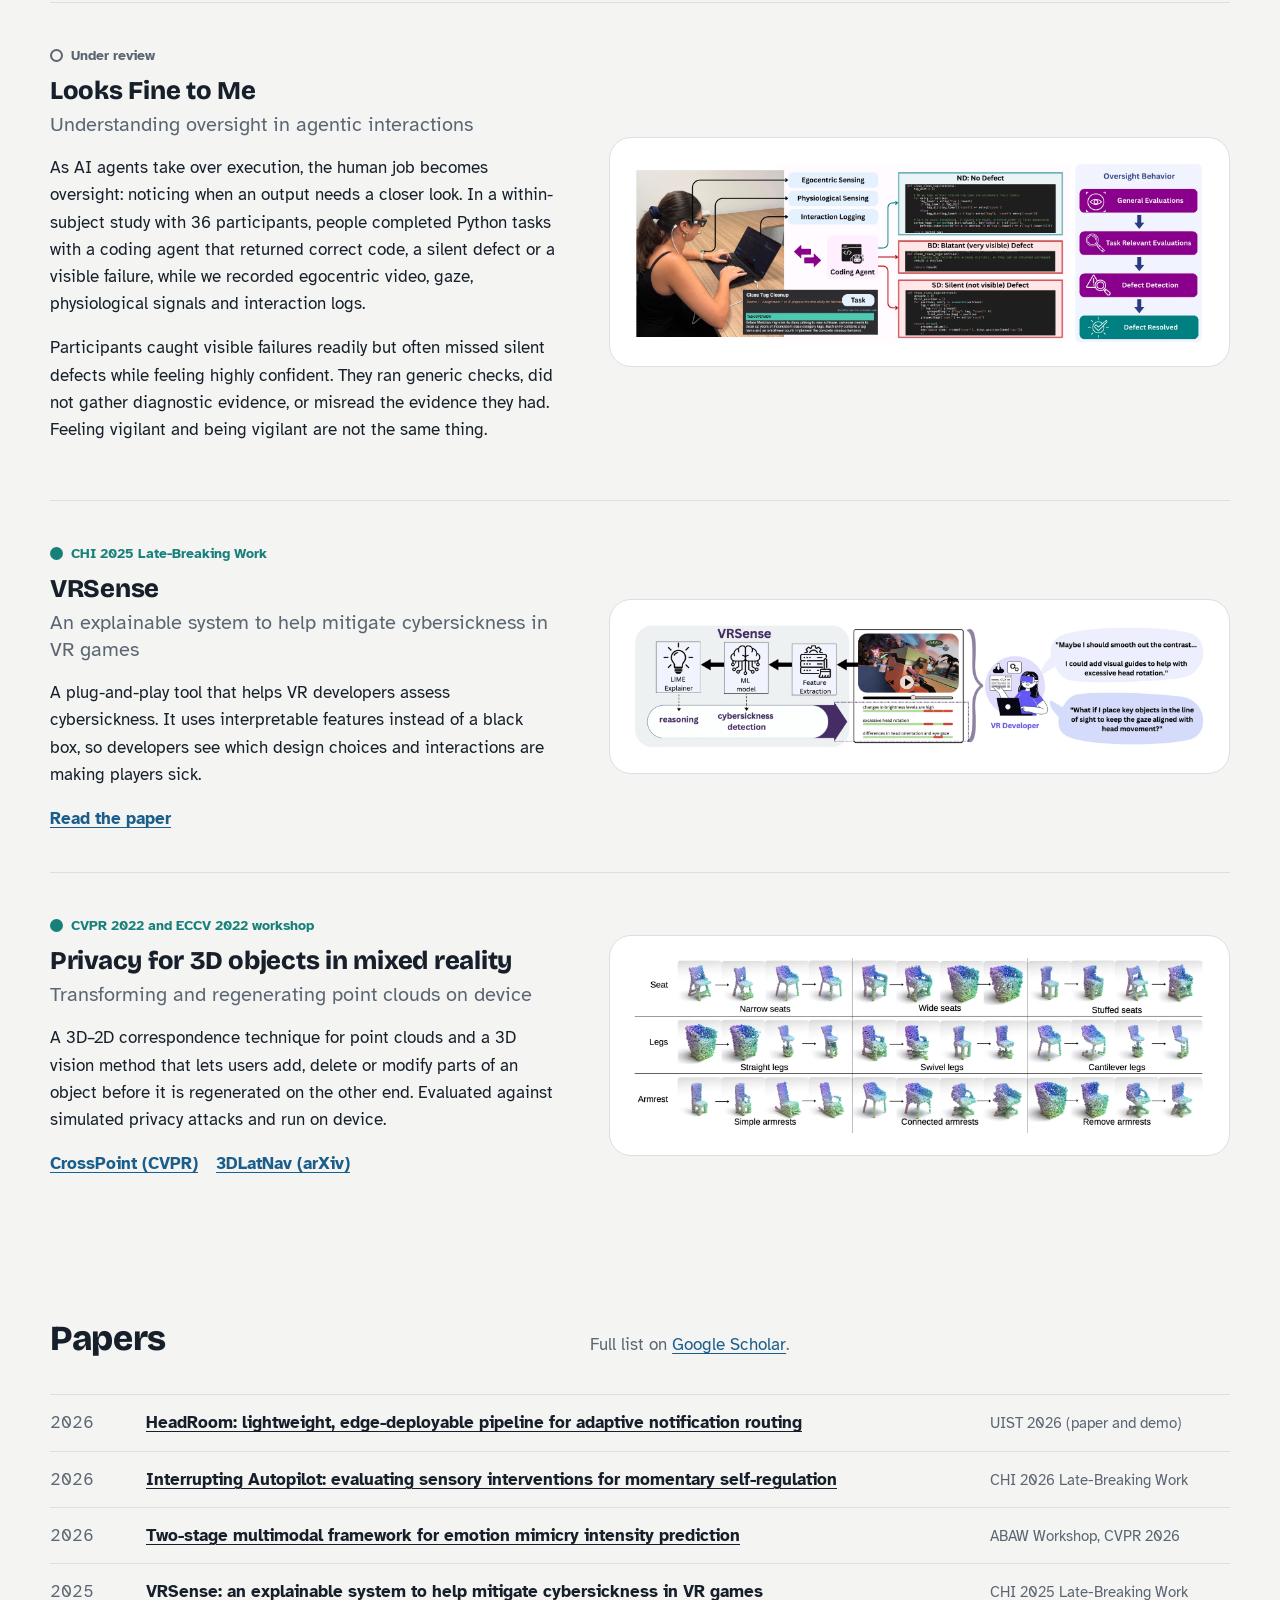
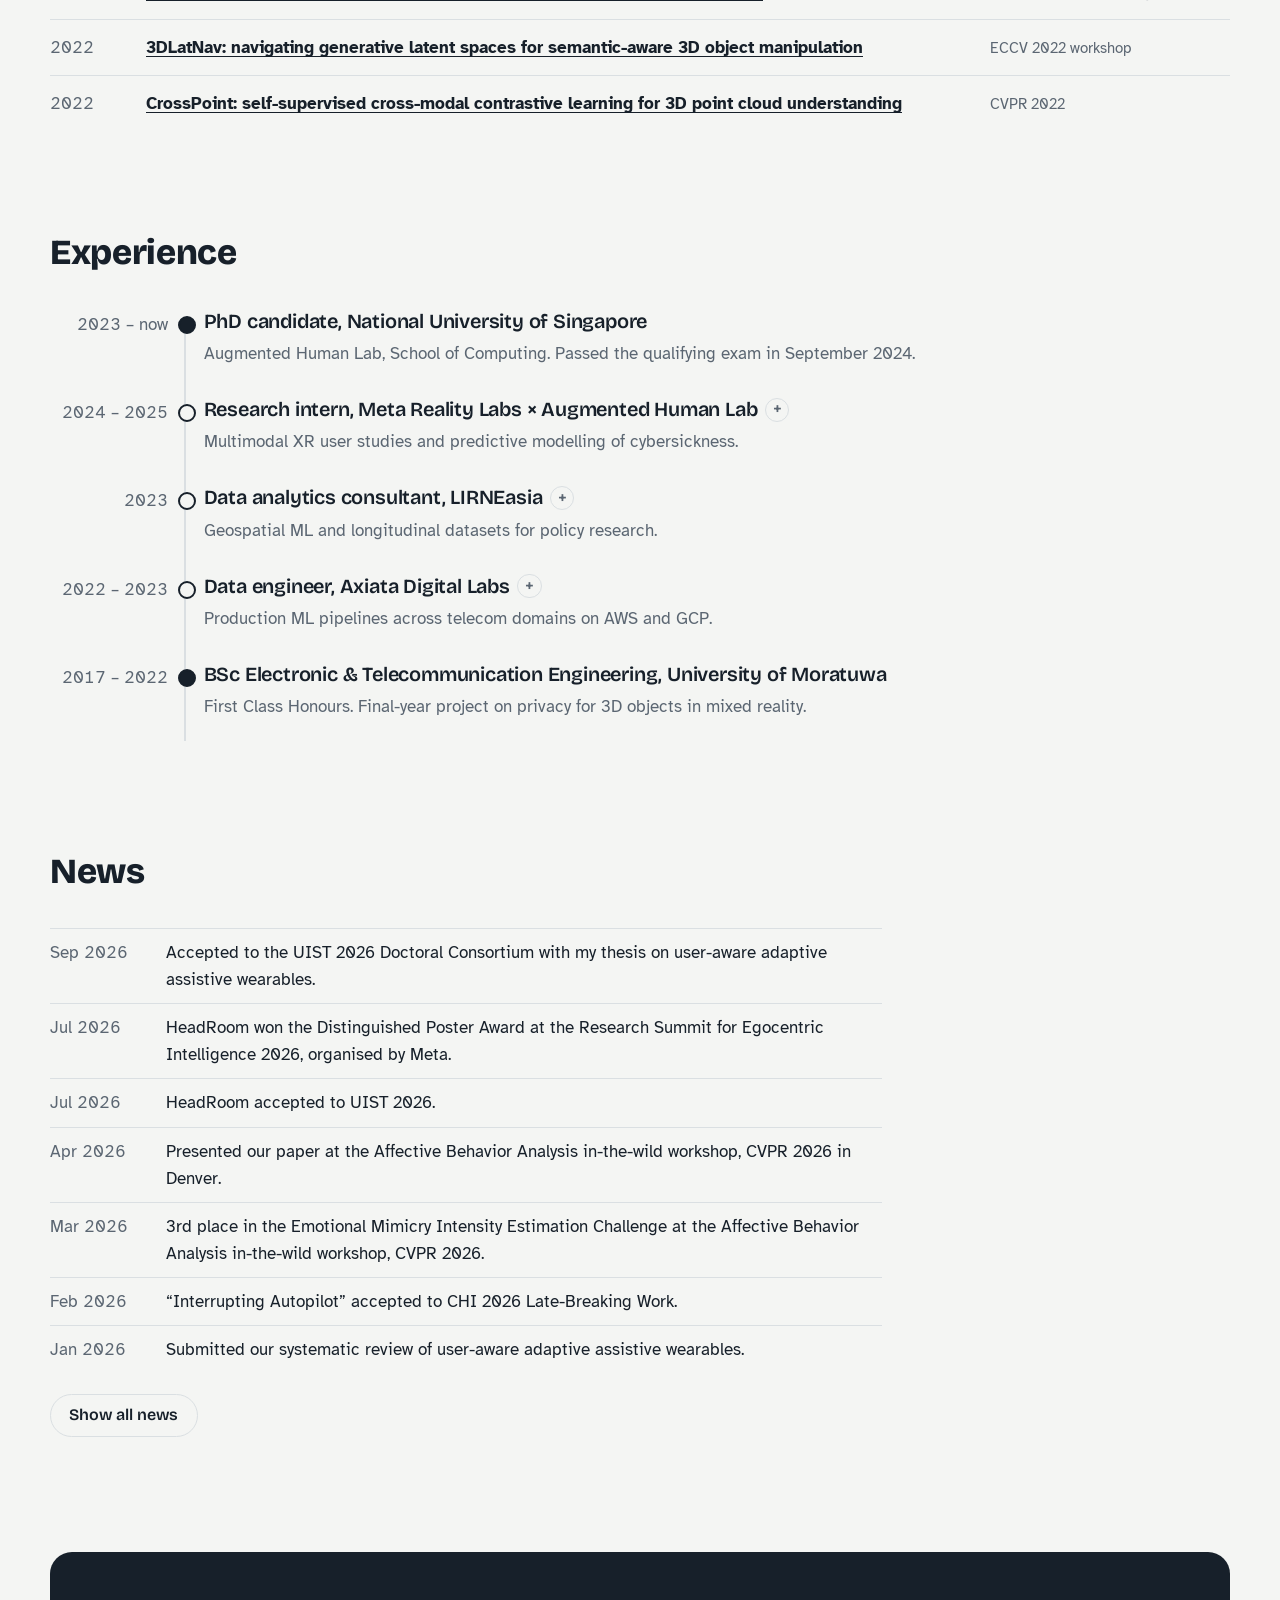
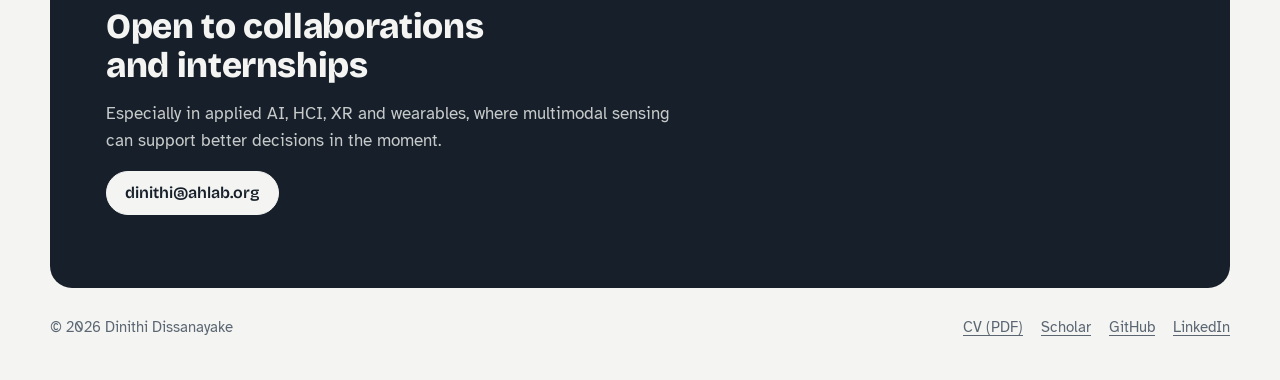
==== commit 6df68126: "newbranch" ====
--- a/index.html
+++ b/index.html
@@ -1,348 +1,371 @@
 <!DOCTYPE html>
 <html lang="en">
 <head>
-    <meta charset="UTF-8">
-    <meta name="viewport" content="width=device-width, initial-scale=1.0">
-    <title>Dinithi Dissanayake | Portfolio</title>
-    <meta name="description" content="Dinithi Dissanayake is a PhD candidate at NUS researching HCI, applied AI, adaptive wearables, and multimodal user-aware systems.">
-    <meta property="og:title" content="Dinithi Dissanayake | HCI, Computer Vision, Adaptive Wearables">
-    <meta property="og:description" content="Research portfolio for Dinithi Dissanayake, PhD candidate at NUS and member of the Augmented Human Lab.">
-    <meta property="og:type" content="website">
-    <meta property="og:image" content="assets/IMG_1157.jpg">
-    <link rel="stylesheet" href="styles.css">
-    <!-- Icons (Font Awesome) -->
-    <link rel="stylesheet" href="https://cdnjs.cloudflare.com/ajax/libs/font-awesome/6.5.0/css/all.min.css">
+  <meta charset="UTF-8">
+  <meta name="viewport" content="width=device-width, initial-scale=1.0">
+  <title>Dinithi Dissanayake</title>
+  <meta name="description" content="Dinithi Dissanayake is a PhD candidate at NUS building user-aware AI for adaptive wearables: egocentric audio-visual sensing, attention, and notification routing.">
+  <meta property="og:title" content="Dinithi Dissanayake · User-aware adaptive wearables">
+  <meta property="og:description" content="PhD candidate at NUS (Augmented Human Lab). Egocentric audio-visual sensing, attention, and adaptive assistance.">
+  <meta property="og:type" content="website">
+  <meta property="og:url" content="https://dinithidissanayake.com/">
+  <meta property="og:image" content="https://dinithidissanayake.com/assets/portrait.jpg">
+  <meta name="twitter:card" content="summary_large_image">
+  <meta name="theme-color" content="#F4F5F3" media="(prefers-color-scheme: light)">
+  <meta name="theme-color" content="#12171D" media="(prefers-color-scheme: dark)">
+  <link rel="preconnect" href="https://fonts.googleapis.com">
+  <link rel="preconnect" href="https://fonts.gstatic.com" crossorigin>
+  <link href="https://fonts.googleapis.com/css2?family=Atkinson+Hyperlegible:ital,wght@0,400;0,700;1,400&family=Bricolage+Grotesque:opsz,wght@12..96,400;12..96,600;12..96,800&display=swap" rel="stylesheet">
+  <link rel="stylesheet" href="site.css">
+  <script type="application/ld+json">
+  {"@context":"https://schema.org","@type":"Person","name":"Dinithi Dissanayake","jobTitle":"PhD Candidate","affiliation":{"@type":"Organization","name":"National University of Singapore"},"url":"https://dinithidissanayake.com","sameAs":["https://scholar.google.com/citations?user=BEVuaFQAAAAJ","https://www.linkedin.com/in/dinithipurna","https://github.com/Dinithipurna"]}
+  </script>
 </head>
 <body>
-    <header>
-        <div class="header-container">
-            <div class="header-left">
-                <h1>Dinithi Dissanayake</h1>
-                <p>HCI | Computer Vision | Adaptive Wearables</p>
+  <a class="skip" href="#main">Skip to content</a>
+
+  <header class="topbar">
+    <div class="wrap topbar-inner">
+      <a class="wordmark" href="#top">Dinithi Dissanayake</a>
+      <nav aria-label="Sections">
+        <ul class="nav">
+          <li><a href="#research">Research</a></li>
+          <li><a href="#papers">Papers</a></li>
+          <li><a href="#path">Experience</a></li>
+          <li><a href="#news">News</a></li>
+        </ul>
+      </nav>
+      <a class="btn btn-small" href="assets/Dinithi_Dissanayake_CV.pdf" target="_blank" rel="noopener">CV</a>
+    </div>
+  </header>
+
+  <main id="main">
+    <!-- ============ HERO ============ -->
+    <section class="hero wrap" id="top">
+      <div class="hero-copy">
+        <div class="hello">
+          <picture>
+            <source srcset="assets/portrait.webp" type="image/webp">
+            <img class="avatar" src="assets/portrait.jpg" alt="Portrait of Dinithi Dissanayake" width="112" height="112">
+          </picture>
+          <p>Hi, I’m Dinithi. PhD candidate at the National University of Singapore, in the <a href="https://ahlab.org" target="_blank" rel="noopener">Augmented Human Lab</a> with <a href="https://ahlab.org/people/suranga-nanayakkara/" target="_blank" rel="noopener">Prof. Suranga Nanayakkara</a>.</p>
+        </div>
+
+        <h1>Wearables that sense the person, not just the scene.</h1>
+
+        <p class="lede">I build wearable AI systems that use egocentric audio, video, and physiological signals to understand a wearer's context and what they can take in at any given moment. By adapting when, how, and whether AI should intervene, I aim to make wearables more intuitive, and seamlessly integrated into everyday life.</p>
+
+        <ul class="links" aria-label="Contact and profiles">
+          <li><a class="btn" href="mailto:dinithi@ahlab.org">Email me</a></li>
+          <li><a href="https://scholar.google.com/citations?user=BEVuaFQAAAAJ&hl=en" target="_blank" rel="noopener">Google Scholar</a></li>
+          <li><a href="https://github.com/Dinithipurna" target="_blank" rel="noopener">GitHub</a></li>
+          <li><a href="https://www.linkedin.com/in/dinithipurna" target="_blank" rel="noopener">LinkedIn</a></li>
+        </ul>
+      </div>
+
+      <!-- Interactive: the routing idea behind HeadRoom -->
+      <figure class="instrument" aria-labelledby="inst-title">
+        <figcaption id="inst-title">
+          <strong>Try the idea behind HeadRoom</strong>
+          <span>Which of your senses has room for a notification?</span>
+        </figcaption>
+
+        <div class="channels">
+          <div class="channel channel-eyes">
+            <div class="channel-head">
+              <span class="channel-name">Eyes</span>
+              <span class="channel-val" id="val-eyes" aria-live="off">—</span>
             </div>
-            <div class="header-right">
-                <a href="https://scholar.google.com/citations?user=BEVuaFQAAAAJ&hl=en&oi=ao" target="_blank" rel="noopener">
-                    <i class="fas fa-graduation-cap"></i> Scholar
-                </a>
-                <a href="https://www.linkedin.com/in/dinithipurna" target="_blank" rel="noopener">
-                    <i class="fab fa-linkedin"></i> LinkedIn
-                </a>
-                <a href="https://github.com/Dinithipurna" target="_blank" rel="noopener">
-                    <i class="fab fa-github"></i> GitHub
-                </a>
-                <a href="mailto:dinithi@ahlab.org">
-                    <i class="fas fa-envelope"></i> Email
-                </a>
-                <a href="assets/Dinithi_Dissanayake_CV.pdf" target="_blank" rel="noopener">
-                    <i class="fas fa-file-pdf"></i> CV
-                </a>
+            <canvas id="trace-eyes" height="56" aria-hidden="true"></canvas>
+            <div class="toast" id="toast" aria-hidden="true"><b>Reminder</b><span>Lab meeting in 10 min</span></div>
+          </div>
+          <div class="channel channel-ears">
+            <div class="channel-head">
+              <span class="channel-name">Ears</span>
+              <span class="channel-val" id="val-ears" aria-live="off">—</span>
             </div>
-        </div>
-    </header>
-
-    <main class="container">
-        <div class="main-tabs" role="tablist" aria-label="Main sections">
-            <button class="main-tab-button active" role="tab" aria-selected="true" data-tab="profile">Profile</button>
-            <button class="main-tab-button" role="tab" aria-selected="false" data-tab="research">Research Projects</button>
-            <button class="main-tab-button" role="tab" aria-selected="false" data-tab="work">Work Experience</button>
-        </div>
-
-        <section class="main-tab-panel active" role="tabpanel" data-tab-panel="profile" aria-label="Profile section">
-            <section class="hero-card" aria-label="About me">
-                <figure class="profile-card">
-                    <img src="assets/IMG_1157.jpg" alt="Dinithi Dissanayake">
-                    <!-- <figcaption>Dinithi Dissanayake · PhD (NUS)</figcaption> -->
-                </figure>
-
-                <div class="hero-copy">
-                    <p class="eyebrow">PhD Candidate · National University of Singapore</p>
-                    <h2>Building user-aware AI systems for adaptive, human-centered wearables.</h2>
-                    <p>
-                        I am a PhD candidate at the National University of Singapore, working with
-                        <a href="https://ahlab.org/people/suranga-nanayakkara/" target="_blank" rel="noopener">Prof. Suranga Nanayakkara</a>
-                        in the Augmented Human Lab.
-                    </p>
-                    <p>
-                        My research sits at the intersection of Human–Computer Interaction and Computer Vision, where I explore how intelligent
-                        systems can understand people through multimodal cues, interpret user context, and adapt their responses in real time.
-                        Ultimately, I aim to create wearable systems that feel less like tools and more like supportive partners.
-                    </p>
-                    <p>
-                        More broadly, I enjoy building data-driven systems, spanning ML modeling, prototyping, and deployment that improve decision-making
-                        and everyday user experiences.
-                    </p>
-                    <div class="opportunity-callout" role="note">
-                        <strong>Open to collaborations and internship opportunities</strong>
-                        <span>Interested in applied AI, HCI, XR, and wearable technology projects where multimodal sensing can support better real-time decisions.</span>
-                    </div>
-                </div>
-            </section>
-
-            <section class="content-section" aria-label="News">
-                <div class="section-heading">
-                    <h2>News</h2>
-                </div>
-                <div class="news-container" role="region" aria-label="News">
-                    <ul class="news-list">
-                        <li><b>July 2026</b> – Our “HeadRoom” work won the Distinguished Poster Award at the Research Summit for Egocentric Intelligence 2026, organised by Meta.</li>
-                        <li><b>July 2026</b> – “HeadRoom” was accepted to UIST 2026.</li>
-                        <li><b>Apr 2026</b> – Presenting our workshop paper at the ABAW workshop at CVPR 2026. See you in Denver!</li>
-                        <li><b>Mar 2026</b> – Won 3rd place in the EMI Challenge at the ABAW workshop at CVPR 2026.</li>
-                        <li><b>Feb 2026</b> – Our paper “Interrupting Autopilot” was accepted to CHI LBW 2026. See you in Barcelona!</li>
-                        <li><b>Jan 2026</b> – Our literature review on user-aware adaptive assistive wearables is in review at ACM Computing Surveys.</li>
-                        <li><b>Aug 2025</b> – Gave a talk on Adaptive Cognitive Augmentations at Meta Reality Labs, Redmond, Seattle.</li>
-                        <li><b>Feb 2025</b> – Our paper “VRSense” was accepted to CHI LBW 2025. See you in Japan!</li>
-                        <li><b>Sep 2024</b> – Started an internship via AHLab × Meta Reality Labs collaboration.</li>
-                        <li><b>Sep 2024</b> – Passed my Qualifying Examination. Now officially a PhD Candidate.</li>
-                        <li><b>Aug 2023</b> – Began my PhD at the National University of Singapore (NUS).</li>
-                        <li><b>Jan 2023</b> – Started Data Analytics consulting at LIRNEasia.</li>
-                        <li><b>May 2022</b> – Joined Axiata Digital Labs as a Data Engineer.</li>
-                        <li><b>Aug 2022</b> – Graduated with First Class Honors (Electronic & Telecommunication Engineering), University of Moratuwa.</li>
-                        <li><b>June 2022</b> – “CrossPoint” presented as a full paper at CVPR 2022.</li>
-                        <li><b>Oct 2022</b> – “3DLatNav” presented as a workshop paper at ECCV 2022.</li>
-                    </ul>
-                </div>
-            </section>
-
-            <section class="content-section" aria-label="Academic and industry affiliations">
-                <div class="section-heading">
-                    <h2>Affiliations</h2>
-                </div>
-
-                <div class="affiliations-grid">
-                    <article class="affiliation-block" aria-label="Academic affiliations">
-                        <h3>Academic</h3>
-                        <div class="logos academic">
-                            <a href="#" class="tooltip" data-tooltip="PhD Candidate at SoC, NUS; Aug 2023 – Present" aria-label="National University of Singapore logo">
-                                <img src="assets/National_University_of_Singapore_logo_NUS.png" alt="NUS">
-                            </a>
-                            <a href="#" class="tooltip" data-tooltip="Augmented Human Lab (AHLab); Aug 2023 – Present" aria-label="Augmented Human Lab logo">
-                                <img src="assets/ahl_logo.png" alt="AHLab">
-                            </a>
-                            <a href="#" class="tooltip" data-tooltip="BSc., University of Moratuwa; 2017 – 2022" aria-label="University of Moratuwa logo">
-                                <img src="assets/University_of_Moratuwa_logo.png" alt="Moratuwa">
-                            </a>
-                        </div>
-                    </article>
-
-                    <article class="affiliation-block" aria-label="Industry affiliations">
-                        <h3>Industry</h3>
-                        <div class="logos industry">
-                            <a href="#" class="tooltip" data-tooltip="Data Engineer, Axiata Digital Labs; Oct 2021 – Jul 2023" aria-label="Axiata Digital Labs logo">
-                                <img src="assets/adl.png" alt="Axiata Digital Labs">
-                            </a>
-                            <a href="#" class="tooltip" data-tooltip="Data Analytics Consultant, LIRNEasia; Jan 2023 – Aug 2023" aria-label="LIRNEasia logo">
-                                <img src="assets/lirne.png" alt="LIRNEasia">
-                            </a>
-                            <a href="#" class="tooltip" data-tooltip="Research Intern, Meta Reality Labs x AHLab; Aug 2024 – Feb 2025" aria-label="Meta Reality Labs and AHLab logo">
-                                <img src="assets/Meta_AHL.png" alt="Meta Reality Labs × AHLab">
-                            </a>
-                        </div>
-                    </article>
-                </div>
-            </section>
-        </section>
-
-        <section class="main-tab-panel" role="tabpanel" data-tab-panel="research" aria-label="Research projects section">
-            <section class="content-section" aria-label="Research projects">
-                <div class="section-heading">
-                    <h2>Research Projects</h2>
-                </div>
-
-                <div class="projects-list">
-                    <!-- <div class="project-widget no-image">
-                        <h3>Interrupting Autopilot: User-Aware Interventions for Safer Interaction Moments</h3>
-                        <div class="project-content">
-                            <p>
-                                This CHI LBW 2026 paper explores how intelligent systems can detect moments of cognitive autopilot and deliver timely,
-                                user-aware interventions to support safer and more mindful interaction. The work focuses on balancing intervention effectiveness,
-                                user context, and cognitive load in real-world scenarios.
-                                Accepted at <strong>CHI LBW 2026</strong>.
-                            </p>
-                        </div>
-                    </div> -->
-
-                    <div class="project-widget">
-                        <h3>User-Aware Adaptive Assistive Wearables</h3>
-                        <div class="project-tags" aria-label="Project tags">
-                            <span>Under review at ACM CSUR</span>
-                            <span>Systematic review</span>
-                            <span>Adaptive wearables</span>
-                        </div>
-                        <img src="assets/SLR.png" alt="Illustration of a taxonomy for adaptive assistive wearables" class="project-image">
-                        <div class="project-content">
-                            <p>
-                                We conducted a systematic literature review of 63 papers examining how adaptive wearables sense user states,
-                                trigger context-aware interventions, and support real-time cognitive or behavioral feedback. We introduce a taxonomy
-                                of sensing modalities, adaptation triggers, and intervention strategies, and highlight key design challenges and opportunities.
-                                This work provides a foundation for developing next-generation wearables that meaningfully adapt to users' needs.
-                                This SLR is currently under review at ACM Computing Surveys. 
-                            </p>
-                        </div>
-                    </div>
-
-                    <div class="project-widget">
-                        <h3>HeadRoom: Lightweight, Edge-deployable Pipeline for Adaptive Notification Routing</h3>
-                        <div class="project-tags" aria-label="Project tags">
-                            <span>Accepted to UIST 2026</span>
-                            <span>Adaptive notification routing</span>
-                            <span>Edge-deployable AI</span>
-                        </div>
-                        <img src="assets/pipeline2.png" alt="HeadRoom overview showing audio and visual channel availability estimation for adaptive notification routing" class="project-image">
-                        <div class="project-content">
-                            <p>
-                                HeadRoom is a lightweight, low-latency pipeline that estimates visual and auditory channel availability from egocentric
-                                video and audio, then routes notifications to the sensory channel that is more available in the moment. In a controlled
-                                user study (<strong>N=25</strong>), we found that routing notifications to the more available channel reduced response time
-                                under high perceptual load compared with routing them to the less available channel. The pipeline is designed for
-                                real-time deployment on wearable and mobile edge hardware.
-                                <a href="https://uist26headroom.github.io/HeadRoom/" target="_blank" rel="noopener">Project website</a>.
-                            </p>
-                        </div>
-                    </div>
-
-                    <div class="project-widget">
-                        <h3>Sensory Spotlight: Anticipating User Attention</h3>
-                        <div class="project-tags" aria-label="Project tags">
-                            <span>Multimodal AI</span>
-                            <span>Attention prediction</span>
-                            <span>Work in progress</span>
-                        </div>
-                        <img src="assets/SensorySpotlight.png" alt="Example scenario showing audio-visual cues used for predicting attention shifts" class="project-image">
-                        <div class="project-content">
-                            <p>
-                                Sensory Spotlight explores how AI can anticipate shifts in human attention by combining audio and visual signals, similar
-                                to how we react to salient events in our environment. The model predicts attention shifts and provides saliency to indicate
-                                which modality "got the spotlight," supporting decisions about where and how feedback should appear (e.g., smart glasses display vs. audio).
-                                Part of this project is ongoing, we have very interesting results!
-                            </p>
-                        </div>
-                    </div>
-
-                    <div class="project-widget">
-                        <h3>VRSense: An Explainable System to Help Mitigate Cybersickness in VR Games</h3>
-                        <div class="project-tags" aria-label="Project tags">
-                            <span>CHI LBW 2025</span>
-                            <span>XR</span>
-                            <span>Explainable AI</span>
-                        </div>
-                        <img src="assets/VRSense.png" alt="VRSense overview image" class="project-image">
-                        <div class="project-content">
-                            <p>
-                                VRSense is an explainable system to help VR game developers assess cybersickness. Instead of a black box,
-                                the system uses interpretable features to provide actionable insights into game design and user interactions.
-                                Designed to be plug-and-play, VRSense helps developers understand how effectively their game mitigates motion sickness.
-                                <a href="https://dl-acm-org.libproxy1.nus.edu.sg/doi/full/10.1145/3706599.3719891" target="_blank" rel="noopener">Read the paper</a>.
-                            </p>
-                        </div>
-                    </div>
-
-                    <div class="project-widget">
-                        <h3>3D Object Transformation and Regeneration for Privacy in Mixed Reality</h3>
-                        <div class="project-tags" aria-label="Project tags">
-                            <span>CVPR 2022</span>
-                            <span>ECCV 2022</span>
-                            <span>Mixed reality privacy</span>
-                        </div>
-                        <img src="assets/FYP2.png" alt="Mixed reality privacy project image" class="project-image">
-                        <div class="project-content">
-                            <p>
-                                We developed a 3D-2D correspondence technique for point clouds and a 3D vision algorithm that lets users add, delete, or modify
-                                parts of a 3D object, enabling regeneration on the other end. Evaluated against simulated privacy attacks and implemented on-device
-                                for real-world feasibility. Resulted in two papers:
-                                <a href="https://openaccess.thecvf.com/content/CVPR2022/papers/Afham_CrossPoint_Self-Supervised_Cross-Modal_Contrastive_Learning_for_3D_Point_Cloud_Understanding_CVPR_2022_paper.pdf" target="_blank" rel="noopener">CrossPoint (CVPR)</a>
-                                and <a href="https://arxiv.org/pdf/2211.09770" target="_blank" rel="noopener">3DLatNav</a>.
-                            </p>
-                        </div>
-                    </div>
-                </div>
-            </section>
-        </section>
-
-        <section class="main-tab-panel" role="tabpanel" data-tab-panel="work" aria-label="Work experience section">
-            <section class="content-section" aria-label="Work experience">
-                <div class="section-heading">
-                    <h2>Work Experience</h2>
-                </div>
-
-                <div class="card-list">
-                    <article class="card">
-                        <div class="card-header">
-                            <h3>Research Intern - Meta Reality Labs x Augmented Human Lab</h3>
-                            <span class="meta">Aug 2024 - Feb 2025</span>
-                        </div>
-                        <p class="role-summary">Led multimodal XR user studies and predictive modeling for real-time cybersickness assessment.</p>
-                        <ul>
-                            <li>Led the design and execution of a large-scale VR gameplay user study (<strong>N=150</strong>), investigating motion sickness during active VR interactions.</li>
-                            <li>Collected and synchronized multimodal high-frequency data including eye tracking, head motion, and physiological signals in real-world XR settings.</li>
-                            <li>Developed machine learning models to predict real-time discomfort and cybersickness onset during gameplay.</li>
-                            <li>Built robust data pipelines for aligning heterogeneous sensor streams at scale.</li>
-                            <li>Translated model outputs into actionable insights for VR game evaluation on VR gaming platforms.</li>
-                        </ul>
-                    </article>
-
-                    <article class="card">
-                        <div class="card-header">
-                            <h3>Data Engineer - Axiata Digital Labs</h3>
-                            <span class="meta">May 2022 - Aug 2023</span>
-                        </div>
-                        <p class="role-summary">Built and productionized ML pipelines across telecom domains on cloud infrastructure.</p>
-                        <ul>
-                            <li>Engineered scalable ML/DL deployment pipelines for the company's AI Factory platform, supporting model development, testing, and production integration.</li>
-                            <li>Designed and maintained data ingestion and model integration workflows across multiple telecom business domains.</li>
-                            <li>Developed and deployed a customer churn prediction model with end-to-end pipelines, enabling data-driven decision making for enterprise clients.</li>
-                            <li>Worked across <strong>AWS and GCP</strong> environments to support reliable, production-grade ML systems.</li>
-                            <li>Collaborated with product and engineering teams to bridge research prototypes and real-world business applications.</li>
-                        </ul>
-                    </article>
-
-                    <article class="card">
-                        <div class="card-header">
-                            <h3>Data Analytics Consultant - LIRNEasia</h3>
-                            <span class="meta">Jan 2023 - Aug 2023</span>
-                        </div>
-                        <p class="role-summary">Delivered geospatial ML workflows and longitudinal datasets to support policy-focused analytics.</p>
-                        <ul>
-                            <li>Designed and implemented ML pipelines for classifying built-up regions from satellite imagery to support a national-scale urbanization index.</li>
-                            <li>Integrated geospatial workflows using QGIS and Google Earth Engine for automated spatial analysis and visualization.</li>
-                            <li>Built longitudinal datasets to study household energy consumption patterns across regions and time.</li>
-                            <li>Collaborated with policy researchers to translate data-driven findings into evidence-based insights for urban planning.</li>
-                        </ul>
-                    </article>
-                </div>
-            </section>
-        </section>
-    </main>
-
-    <footer>
-        <p>&copy; 2026 Dinithi Dissanayake</p>
-    </footer>
-
-    <!-- Existing project expand/collapse script (kept) -->
-    <script src="old/script.js"></script>
-
-    <script>
-        (function () {
-            const buttons = document.querySelectorAll('.main-tab-button');
-            const panels = document.querySelectorAll('.main-tab-panel');
-
-            function setActive(tabName) {
-                buttons.forEach((btn) => {
-                    const isActive = btn.dataset.tab === tabName;
-                    btn.classList.toggle('active', isActive);
-                    btn.setAttribute('aria-selected', isActive ? 'true' : 'false');
-                });
-
-                panels.forEach((panel) => {
-                    panel.classList.toggle('active', panel.dataset.tabPanel === tabName);
-                });
-            }
-
-            buttons.forEach((btn) => {
-                btn.addEventListener('click', () => setActive(btn.dataset.tab));
-            });
-        })();
-    </script>
-
+            <canvas id="trace-ears" height="56" aria-hidden="true"></canvas>
+            <div class="ripple" id="ripple" aria-hidden="true"><i></i><i></i><i></i></div>
+          </div>
+        </div>
+
+        <fieldset class="scenes">
+          <legend>Where are you?</legend>
+          <label><input type="radio" name="scene" value="quiet" checked> Quiet desk</label>
+          <label><input type="radio" name="scene" value="cafe"> Busy café</label>
+          <label><input type="radio" name="scene" value="talk"> In a conversation</label>
+        </fieldset>
+
+        <div class="deliver">
+          <button class="btn btn-ink" id="send" type="button">Send a test notification</button>
+          <div class="outcome" id="outcome" role="status" aria-live="polite">Scroll or move your pointer to make your eyes busier.</div>
+        </div>
+
+        <p class="fine">A browser sketch, not the model. Here your scrolling and pointer movement stand in for visual load and the scene sets audio load. HeadRoom itself estimates availability from how unpredictable the next moment of egocentric video and audio is.</p>
+      </figure>
+    </section>
+
+    <!-- ============ HIGHLIGHTS ============ -->
+    <section class="wrap highlights" aria-label="Recent highlights">
+      <ul>
+        <li><b>UIST 2026</b> HeadRoom accepted as a paper and a demo; I’m presenting it on 5 November at 9 am in Detroit. I’m also presenting my thesis on user-aware adaptive assistive wearables at the Doctoral Consortium.</li>
+        <li><b>Distinguished Poster Award</b> Research Summit for Egocentric Intelligence 2026, organised by Meta</li>
+        <li><b>3rd place</b> Emotional Mimicry Intensity Estimation Challenge, Affective Behavior Analysis in-the-wild workshop at CVPR 2026</li>
+      </ul>
+    </section>
+
+    <!-- ============ AVAILABILITY ============ -->
+    <section class="wrap availability" aria-label="Internship availability">
+      <p><span class="avail-dot" aria-hidden="true"></span><b>Looking for research internships in 2027.</b> 12–24 weeks, in applied AI, HCI, XR and wearables.</p>
+      <a class="btn btn-small" href="mailto:dinithi@ahlab.org">Email me</a>
+    </section>
+
+    <!-- ============ RESEARCH MAP ============ -->
+    <section class="wrap section" id="research" aria-labelledby="research-h">
+      <div class="section-head">
+        <h2 id="research-h">How the work fits together</h2>
+        <p>An assistive wearable sits between the world and the person. My thesis asks what it can learn about the wearer from egocentric signals, and how that should change the way it helps.</p>
+      </div>
+
+      <div class="map" role="list">
+        <a class="map-node node-in" role="listitem" href="#p-spotlight">
+          <span class="map-q">What is about to grab or shift your attention?</span>
+          <span class="map-p">Sensory Spotlight</span>
+          <span class="map-s">Input side, ongoing</span>
+        </a>
+        <div class="map-person" aria-hidden="true">
+          <svg viewBox="0 0 120 70" width="120" height="70">
+            <path d="M8 26 Q8 14 22 14 H50 Q58 14 60 22 Q62 14 70 14 H98 Q112 14 112 26 V36 Q112 54 92 54 H78 Q64 54 62 38 Q60 32 58 38 Q56 54 42 54 H28 Q8 54 8 36 Z" fill="none" stroke="currentColor" stroke-width="3.5" stroke-linejoin="round"/>
+            <circle cx="35" cy="34" r="6" class="dot-eye"/>
+            <path d="M88 28 q6 6 0 12 M94 24 q10 10 0 20" fill="none" class="dot-ear" stroke-width="3" stroke-linecap="round"/>
+          </svg>
+          <span>The wearer</span>
+        </div>
+        <a class="map-node node-out" role="listitem" href="#p-headroom">
+          <span class="map-q">Which sense has room for a message?</span>
+          <span class="map-p">HeadRoom</span>
+          <span class="map-s">Output side, UIST 2026</span>
+        </a>
+        <a class="map-ground" role="listitem" href="#p-slr">
+          <span class="map-q">What does the field know about sensing, adaptation and intervention?</span>
+          <span class="map-p">Systematic review of 63 papers <em>(under review)</em></span>
+        </a>
+      </div>
+    </section>
+
+    <!-- ============ PROJECTS ============ -->
+    <section class="wrap section" aria-labelledby="projects-h">
+      <div class="section-head">
+        <h2 id="projects-h">Projects</h2>
+      </div>
+
+      <article class="project project-lead" id="p-headroom">
+        <div class="project-text">
+          <div class="lead-a">
+          <p class="status status-pub">UIST 2026, paper and demo</p>
+          <h3>HeadRoom</h3>
+          <p class="sub">A lightweight, edge-deployable pipeline for adaptive notification routing</p>
+          </div>
+          <div class="lead-b">
+          <p>HeadRoom predicts the next moment of egocentric video and audio. When a stream is hard to predict, that sense is probably busy. It routes each notification to the channel with more room. In a controlled study with 25 participants, routing to the more available channel reduced response time under high perceptual load compared with routing to the less available one.</p>
+          <ul class="facts">
+            <li>Runs in real time on wearable and mobile edge hardware</li>
+            <li>Distinguished Poster Award, Meta’s Research Summit for Egocentric Intelligence 2026</li>
+          </ul>
+          <p class="project-links"><a href="https://uist26headroom.github.io/HeadRoom/" target="_blank" rel="noopener">Project page</a></p>
+          </div>
+        </div>
+        <figure class="project-fig">
+          <img src="assets/headroom-pipeline.webp" alt="HeadRoom pipeline: egocentric video and audio features are predicted one step ahead; the prediction errors for each channel feed a routing module that sends the notification to the glasses display or to audio." loading="lazy" width="1800" height="451">
+          <figcaption>Prediction error on each stream stands in for how busy that sense is.</figcaption>
+        </figure>
+      </article>
+
+      <article class="project" id="p-spotlight">
+        <div class="project-text">
+          <p class="status status-wip">Ongoing, unpublished</p>
+          <h3>Sensory Spotlight</h3>
+          <p class="sub">Anticipating shifts in attention from audio and visual cues</p>
+          <p>We react to salient events, a sudden sound or something moving at the edge of view. Sensory Spotlight combines audio and visual signals to predict those attention shifts and shows which modality drew the spotlight. That tells a wearable where feedback should appear: on the glasses display or through audio.</p>
+        </div>
+        <figure class="project-fig">
+          <img src="assets/sensory-spotlight.webp" alt="Example scenario of audio-visual cues used to predict attention shifts." loading="lazy" width="1800" height="504">
+        </figure>
+      </article>
+
+      <article class="project" id="p-slr">
+        <div class="project-text">
+          <p class="status">Under review</p>
+          <h3>User-aware adaptive assistive wearables</h3>
+          <p class="sub">A systematic review of 63 papers</p>
+          <p>How do adaptive wearables sense user state, decide when to act, and choose how to intervene? We propose a taxonomy of sensing modalities, adaptation triggers and intervention strategies, and set out the open design challenges for the next generation of assistive wearables.</p>
+        </div>
+        <figure class="project-fig">
+          <img src="assets/slr-taxonomy.webp" alt="Taxonomy of adaptive assistive wearables covering sensing, adaptation triggers and interventions." loading="lazy" width="1800" height="579">
+        </figure>
+      </article>
+
+      <article class="project" id="p-oversight">
+        <div class="project-text">
+          <p class="status">Under review</p>
+          <h3>Looks Fine to Me</h3>
+          <p class="sub">Understanding oversight in agentic interactions</p>
+          <p>As AI agents take over execution, the human job becomes oversight: noticing when an output needs a closer look. In a within-subject study with 36 participants, people completed Python tasks with a coding agent that returned correct code, a silent defect or a visible failure, while we recorded egocentric video, gaze, physiological signals and interaction logs.</p>
+          <p>Participants caught visible failures readily but often missed silent defects while feeling highly confident. They ran generic checks, did not gather diagnostic evidence, or misread the evidence they had. Feeling vigilant and being vigilant are not the same thing.</p>
+        </div>
+        <figure class="project-fig">
+          <img src="assets/looks-fine-overview.webp" alt="Study setup: a participant works with a coding agent while egocentric, physiological and interaction data are recorded. The agent returns code with no defect, a blatant defect or a silent defect, and oversight is traced from general evaluation to task-relevant evaluation, defect detection and resolution." loading="lazy" width="1800" height="576">
+        </figure>
+      </article>
+
+      <article class="project" id="p-vrsense">
+        <div class="project-text">
+          <p class="status status-pub">CHI 2025 Late-Breaking Work</p>
+          <h3>VRSense</h3>
+          <p class="sub">An explainable system to help mitigate cybersickness in VR games</p>
+          <p>A plug-and-play tool that helps VR developers assess cybersickness. It uses interpretable features instead of a black box, so developers see which design choices and interactions are making players sick.</p>
+          <p class="project-links"><a href="https://doi.org/10.1145/3706599.3719891" target="_blank" rel="noopener">Read the paper</a></p>
+        </div>
+        <figure class="project-fig">
+          <img src="assets/vrsense.webp" alt="VRSense overview." loading="lazy" width="1800" height="406">
+        </figure>
+      </article>
+
+      <article class="project" id="p-mr">
+        <div class="project-text">
+          <p class="status status-pub">CVPR 2022 and ECCV 2022 workshop</p>
+          <h3>Privacy for 3D objects in mixed reality</h3>
+          <p class="sub">Transforming and regenerating point clouds on device</p>
+          <p>A 3D–2D correspondence technique for point clouds and a 3D vision method that lets users add, delete or modify parts of an object before it is regenerated on the other end. Evaluated against simulated privacy attacks and run on device.</p>
+          <p class="project-links">
+            <a href="https://openaccess.thecvf.com/content/CVPR2022/papers/Afham_CrossPoint_Self-Supervised_Cross-Modal_Contrastive_Learning_for_3D_Point_Cloud_Understanding_CVPR_2022_paper.pdf" target="_blank" rel="noopener">CrossPoint (CVPR)</a>
+            <a href="https://arxiv.org/abs/2211.09770" target="_blank" rel="noopener">3DLatNav (arXiv)</a>
+          </p>
+        </div>
+        <figure class="project-fig">
+          <img src="assets/mr-privacy.webp" alt="Mixed reality 3D object privacy pipeline." loading="lazy" width="1800" height="549">
+        </figure>
+      </article>
+    </section>
+
+    <!-- ============ PAPERS ============ -->
+    <section class="wrap section" id="papers" aria-labelledby="papers-h">
+      <div class="section-head">
+        <h2 id="papers-h">Papers</h2>
+        <p>Full list on <a href="https://scholar.google.com/citations?user=BEVuaFQAAAAJ&hl=en" target="_blank" rel="noopener">Google Scholar</a>.</p>
+      </div>
+      <ol class="papers" reversed>
+        <li><span class="yr">2026</span><span class="ttl"><a href="https://arxiv.org/abs/2607.08083" target="_blank" rel="noopener">HeadRoom: lightweight, edge-deployable pipeline for adaptive notification routing</a></span><span class="ven">UIST 2026 (paper and demo)</span></li>
+        <li><span class="yr">2026</span><span class="ttl"><a href="https://doi.org/10.1145/3772363.3798497" target="_blank" rel="noopener">Interrupting Autopilot: evaluating sensory interventions for momentary self-regulation</a></span><span class="ven">CHI 2026 Late-Breaking Work</span></li>
+        <li><span class="yr">2026</span><span class="ttl"><a href="https://arxiv.org/abs/2605.21869" target="_blank" rel="noopener">Two-stage multimodal framework for emotion mimicry intensity prediction</a></span><span class="ven">ABAW Workshop, CVPR 2026</span></li>
+        <li><span class="yr">2025</span><span class="ttl"><a href="https://doi.org/10.1145/3706599.3719891" target="_blank" rel="noopener">VRSense: an explainable system to help mitigate cybersickness in VR games</a></span><span class="ven">CHI 2025 Late-Breaking Work</span></li>
+        <li><span class="yr">2022</span><span class="ttl"><a href="https://arxiv.org/abs/2211.09770" target="_blank" rel="noopener">3DLatNav: navigating generative latent spaces for semantic-aware 3D object manipulation</a></span><span class="ven">ECCV 2022 workshop</span></li>
+        <li><span class="yr">2022</span><span class="ttl"><a href="https://openaccess.thecvf.com/content/CVPR2022/papers/Afham_CrossPoint_Self-Supervised_Cross-Modal_Contrastive_Learning_for_3D_Point_Cloud_Understanding_CVPR_2022_paper.pdf" target="_blank" rel="noopener">CrossPoint: self-supervised cross-modal contrastive learning for 3D point cloud understanding</a></span><span class="ven">CVPR 2022</span></li>
+      </ol>
+    </section>
+
+    <!-- ============ PATH ============ -->
+    <section class="wrap section" id="path" aria-labelledby="path-h">
+      <div class="section-head">
+        <h2 id="path-h">Experience</h2>
+        <!-- <p>From telecom engineering and production ML to wearable HCI research.</p> -->
+      </div>
+
+      <ol class="timeline">
+        <li class="t-edu">
+          <span class="when">2023 – now</span>
+          <div class="what">
+            <h3>PhD candidate, National University of Singapore</h3>
+            <p>Augmented Human Lab, School of Computing. Passed the qualifying exam in September 2024.</p>
+          </div>
+        </li>
+        <li class="t-work">
+          <span class="when">2024 – 2025</span>
+          <details class="what">
+            <summary><h3>Research intern, Meta Reality Labs × Augmented Human Lab</h3><p>Multimodal XR user studies and predictive modelling of cybersickness.</p></summary>
+            <ul>
+              <li>Designed and ran a VR gameplay study with 150 participants on motion sickness during active play.</li>
+              <li>Collected and synchronised eye tracking, head motion and physiological signals.</li>
+              <li>Built models that predict discomfort and cybersickness onset in real time.</li>
+              <li>Built pipelines that align heterogeneous sensor streams at scale.</li>
+              <li>Turned model outputs into actionable insights for VR game evaluation.</li>
+            </ul>
+          </details>
+        </li>
+        <li class="t-work">
+          <span class="when">2023</span>
+          <details class="what">
+            <summary><h3>Data analytics consultant, LIRNEasia</h3><p>Geospatial ML and longitudinal datasets for policy research.</p></summary>
+            <ul>
+              <li>Classified built-up regions from satellite imagery for a national urbanisation index.</li>
+              <li>Automated spatial analysis with QGIS and Google Earth Engine.</li>
+              <li>Built longitudinal datasets on household energy consumption.</li>
+              <li>Worked with policy researchers to turn findings into evidence for urban planning.</li>
+            </ul>
+          </details>
+        </li>
+        <li class="t-work">
+          <span class="when">2022 – 2023</span>
+          <details class="what">
+            <summary><h3>Data engineer, Axiata Digital Labs</h3><p>Production ML pipelines across telecom domains on AWS and GCP.</p></summary>
+            <ul>
+              <li>Engineered ML/DL deployment pipelines for the company’s AI Factory platform.</li>
+              <li>Maintained data ingestion and model integration across telecom business domains.</li>
+              <li>Built and deployed an end-to-end customer churn prediction model for enterprise clients.</li>
+              <li>Bridged research prototypes and product with engineering teams.</li>
+            </ul>
+          </details>
+        </li>
+        <li class="t-edu">
+          <span class="when">2017 – 2022</span>
+          <div class="what">
+            <h3>BSc Electronic &amp; Telecommunication Engineering, University of Moratuwa</h3>
+            <p>First Class Honours. Final-year project on privacy for 3D objects in mixed reality.</p>
+          </div>
+        </li>
+      </ol>
+    </section>
+
+    <!-- ============ NEWS ============ -->
+    <section class="wrap section" id="news" aria-labelledby="news-h">
+      <div class="section-head">
+        <h2 id="news-h">News</h2>
+      </div>
+      <ul class="news" id="news-list">
+        <li><time datetime="2026-09">Sep 2026</time><span>Accepted to the UIST 2026 Doctoral Consortium with my thesis on user-aware adaptive assistive wearables.</span></li>
+        <li><time datetime="2026-07">Jul 2026</time><span>HeadRoom won the Distinguished Poster Award at the Research Summit for Egocentric Intelligence 2026, organised by Meta.</span></li>
+        <li><time datetime="2026-07">Jul 2026</time><span>HeadRoom accepted to UIST 2026.</span></li>
+        <li><time datetime="2026-04">Apr 2026</time><span>Presented our paper at the Affective Behavior Analysis in-the-wild workshop, CVPR 2026 in Denver.</span></li>
+        <li><time datetime="2026-03">Mar 2026</time><span>3rd place in the Emotional Mimicry Intensity Estimation Challenge at the Affective Behavior Analysis in-the-wild workshop, CVPR 2026.</span></li>
+        <li><time datetime="2026-02">Feb 2026</time><span>“Interrupting Autopilot” accepted to CHI 2026 Late-Breaking Work.</span></li>
+        <li><time datetime="2026-01">Jan 2026</time><span>Submitted our systematic review of user-aware adaptive assistive wearables.</span></li>
+        <li class="more"><time datetime="2025-08">Aug 2025</time><span>Talk on adaptive cognitive augmentation at Meta Reality Labs, Redmond.</span></li>
+        <li class="more"><time datetime="2025-02">Feb 2025</time><span>VRSense accepted to CHI 2025 Late-Breaking Work.</span></li>
+        <li class="more"><time datetime="2024-09">Sep 2024</time><span>Started an internship through the AHLab × Meta Reality Labs collaboration.</span></li>
+        <li class="more"><time datetime="2024-09">Sep 2024</time><span>Passed my qualifying exam and became a PhD candidate.</span></li>
+        <li class="more"><time datetime="2023-08">Aug 2023</time><span>Started my PhD at NUS.</span></li>
+        <li class="more"><time datetime="2023-01">Jan 2023</time><span>Started data analytics consulting at LIRNEasia.</span></li>
+        <li class="more"><time datetime="2022-10">Oct 2022</time><span>3DLatNav presented at an ECCV 2022 workshop.</span></li>
+        <li class="more"><time datetime="2022-08">Aug 2022</time><span>Graduated with First Class Honours from the University of Moratuwa.</span></li>
+        <li class="more"><time datetime="2022-06">Jun 2022</time><span>CrossPoint presented as a full paper at CVPR 2022.</span></li>
+        <li class="more"><time datetime="2022-05">May 2022</time><span>Joined Axiata Digital Labs as a data engineer.</span></li>
+      </ul>
+      <button class="btn btn-quiet" id="news-toggle" type="button" aria-controls="news-list" aria-expanded="false">Show all news</button>
+    </section>
+
+    <!-- ============ CONTACT ============ -->
+    <section class="wrap contact" aria-labelledby="contact-h">
+      <h2 id="contact-h">Open to collaborations and internships</h2>
+      <p>Especially in applied AI, HCI, XR and wearables, where multimodal sensing can support better decisions in the moment.</p>
+      <p><a class="btn btn-ink" href="mailto:dinithi@ahlab.org">dinithi@ahlab.org</a></p>
+    </section>
+  </main>
+
+  <footer class="wrap footer">
+    <p>© 2026 Dinithi Dissanayake</p>
+    <p><a href="assets/Dinithi_Dissanayake_CV.pdf" target="_blank" rel="noopener">CV (PDF)</a> <a href="https://scholar.google.com/citations?user=BEVuaFQAAAAJ&hl=en" target="_blank" rel="noopener">Scholar</a> <a href="https://github.com/Dinithipurna" target="_blank" rel="noopener">GitHub</a> <a href="https://www.linkedin.com/in/dinithipurna" target="_blank" rel="noopener">LinkedIn</a></p>
+  </footer>
+
+  <script src="site.js"></script>
 </body>
-</html> 
+</html>
--- a/site.css
+++ b/site.css
@@ -0,0 +1,348 @@
+/* Palette taken from Dinithi's own research figures:
+   magenta = visual channel, teal = audio channel. */
+:root{
+  --paper:#F4F5F3;
+  --panel:#FFFFFF;
+  --ink:#17202A;
+  --muted:#5B6672;
+  --line:#DADFE2;
+  --eyes:#B8326E;       /* visual channel */
+  --eyes-soft:#F7E3EC;
+  --ears:#17807A;       /* audio channel */
+  --ears-soft:#DDF0EE;
+  --link:#1B5E8C;
+
+  --display:"Bricolage Grotesque", "Avenir Next", system-ui, sans-serif;
+  --body:"Atkinson Hyperlegible", system-ui, -apple-system, "Segoe UI", sans-serif;
+
+  --step-0:1.0625rem;  /* 17px body */
+  --step-1:1.25rem;
+  --step-2:1.6rem;
+  --step-3:2.2rem;
+  --step-4:clamp(2.4rem, 1.4rem + 3.6vw, 4.1rem);
+
+  --wrap:1180px;
+  --r-lg:22px;
+  --r-sm:10px;
+}
+@media (prefers-color-scheme: dark){
+  :root:not([data-theme="light"]){
+    --paper:#12171D; --panel:#1A2129; --ink:#E9EDF0; --muted:#9BA6B1; --line:#2C3640;
+    --eyes:#EA6FA5; --eyes-soft:#3A2030; --ears:#4CC3B9; --ears-soft:#163331; --link:#7DB8E8;
+  }
+}
+:root[data-theme="dark"]{
+  --paper:#12171D; --panel:#1A2129; --ink:#E9EDF0; --muted:#9BA6B1; --line:#2C3640;
+  --eyes:#EA6FA5; --eyes-soft:#3A2030; --ears:#4CC3B9; --ears-soft:#163331; --link:#7DB8E8;
+}
+
+*{ box-sizing:border-box; }
+html{ scroll-behavior:smooth; scroll-padding-top:72px; -webkit-text-size-adjust:100%; }
+body{
+  margin:0; background:var(--paper); color:var(--ink);
+  font-family:var(--body); font-size:var(--step-0); line-height:1.6;
+}
+img{ max-width:100%; height:auto; display:block; }
+a{ color:var(--link); text-underline-offset:.18em; text-decoration-thickness:1px; }
+a:hover{ text-decoration-thickness:2px; }
+:focus-visible{ outline:3px solid var(--eyes); outline-offset:3px; border-radius:6px; }
+h1,h2,h3{ font-family:var(--display); line-height:1.1; margin:0; letter-spacing:-0.01em; }
+p{ margin:0 0 1em; }
+
+.wrap{ width:min(var(--wrap), 100% - 32px); margin-inline:auto; }
+.skip{ position:absolute; left:-999px; top:8px; background:var(--ink); color:var(--paper); padding:8px 12px; border-radius:8px; z-index:10; }
+.skip:focus{ left:8px; }
+
+/* ---------- buttons ---------- */
+.btn{
+  display:inline-flex; align-items:center; gap:.5em;
+  font:600 1rem/1 var(--display); color:var(--ink);
+  padding:.8em 1.15em; border-radius:999px;
+  border:1.5px solid var(--ink); background:transparent; cursor:pointer; text-decoration:none;
+  transition:background .15s, color .15s;
+}
+.btn:hover{ background:var(--ink); color:var(--paper); }
+.btn-ink{ background:var(--ink); color:var(--paper); }
+.btn-ink:hover{ background:transparent; color:var(--ink); }
+.btn-small{ padding:.55em .95em; font-size:.92rem; }
+.btn-quiet{ border-color:var(--line); }
+
+/* ---------- top bar ---------- */
+.topbar{
+  position:sticky; top:0; z-index:5;
+  background:color-mix(in srgb, var(--paper) 88%, transparent);
+  backdrop-filter:saturate(1.4) blur(10px); -webkit-backdrop-filter:saturate(1.4) blur(10px);
+  border-bottom:1px solid var(--line);
+}
+.topbar-inner{ display:flex; align-items:center; gap:24px; height:60px; }
+.wordmark{ font:800 1.1rem/1 var(--display); color:var(--ink); text-decoration:none; margin-right:auto; }
+.nav{ display:flex; gap:4px; list-style:none; margin:0; padding:0; }
+.nav a{ color:var(--muted); text-decoration:none; padding:.45em .7em; border-radius:999px; font-size:.97rem; }
+.nav a:hover, .nav a[aria-current="true"]{ color:var(--ink); background:var(--panel); }
+@media (max-width:640px){
+  .topbar-inner{ gap:10px; }
+  .wordmark{ font-size:1rem; }
+  .nav{ display:none; }
+}
+
+/* ---------- hero ---------- */
+.hero{
+  display:grid; grid-template-columns:minmax(0,1.08fr) minmax(0,.92fr);
+  gap:clamp(28px, 5vw, 72px); align-items:start;
+  padding-block:clamp(36px, 6vw, 84px) 40px;
+}
+.hello picture{ flex:none; }
+.hello{ display:flex; gap:16px; align-items:center; margin-bottom:28px; max-width:34rem; }
+.hello p{ margin:0; color:var(--muted); font-size:.98rem; }
+.avatar{
+  width:76px; height:76px; border-radius:50%; object-fit:cover; object-position:50% 38%;
+  flex:none; box-shadow:0 0 0 3px var(--paper), 0 0 0 5px var(--eyes);
+}
+.hero h1{
+  font-size:var(--step-4); font-weight:800; letter-spacing:-0.025em; line-height:1.02;
+  max-width:13ch; margin-bottom:24px;
+  font-variation-settings:"opsz" 96;
+}
+.lede{ font-size:var(--step-1); line-height:1.55; max-width:36rem; color:var(--ink); }
+.links{ list-style:none; padding:0; margin:28px 0 0; display:flex; flex-wrap:wrap; gap:10px 22px; align-items:center; }
+.links a:not(.btn){ color:var(--ink); }
+
+/* ---------- instrument (the one bold thing) ---------- */
+.instrument{
+  position:relative; margin:0;
+  background:var(--panel); border:1px solid var(--line); border-radius:var(--r-lg);
+  padding:22px 22px 18px; overflow:hidden;
+}
+.instrument figcaption{ display:grid; gap:2px; margin-bottom:16px; }
+.instrument figcaption strong{ font:600 var(--step-1)/1.2 var(--display); }
+.instrument figcaption span{ color:var(--muted); font-size:.95rem; }
+
+.channels{ display:grid; gap:10px; }
+.channel{ border-radius:var(--r-sm); padding:10px 12px 6px; }
+.channel-eyes{ background:var(--eyes-soft); }
+.channel-ears{ background:var(--ears-soft); }
+.channel-head{ display:flex; justify-content:space-between; align-items:baseline; }
+.channel-name{ font:600 1rem/1 var(--display); }
+.channel-eyes .channel-name, .channel-eyes .channel-val{ color:var(--eyes); }
+.channel-ears .channel-name, .channel-ears .channel-val{ color:var(--ears); }
+.channel-val{ font-size:.92rem; font-variant-numeric:tabular-nums; }
+.channel canvas{ width:100%; height:56px; display:block; }
+
+.scenes{ border:0; padding:0; margin:16px 0 0; display:flex; flex-wrap:wrap; gap:8px; }
+.scenes legend{ font-size:.92rem; color:var(--muted); margin-bottom:8px; padding:0; }
+.scenes label{
+  position:relative; cursor:pointer; font-size:.93rem;
+  padding:.45em .85em; border:1px solid var(--line); border-radius:999px;
+}
+.scenes input{ position:absolute; opacity:0; inset:0; cursor:pointer; margin:0; }
+.scenes label:has(input:checked){ background:var(--ink); color:var(--paper); border-color:var(--ink); }
+.scenes label:has(input:focus-visible){ outline:3px solid var(--eyes); outline-offset:2px; }
+
+.deliver{ margin-top:16px; display:grid; gap:10px; }
+.deliver .btn{ justify-self:start; }
+.outcome{ min-height:3.2em; font-size:.97rem; }
+.outcome b.to-eyes{ color:var(--eyes); }
+.outcome b.to-ears{ color:var(--ears); }
+
+.channel{ position:relative; overflow:hidden; }
+.toast{
+  position:absolute; left:50%; top:50%; width:min(230px, 70%);
+  background:var(--ink); color:var(--paper); border-radius:12px; padding:8px 12px;
+  display:grid; font-size:.88rem; line-height:1.3;
+  box-shadow:0 0 0 2px var(--eyes), 0 8px 24px rgba(0,0,0,.18);
+  opacity:0; transform:translate(-50%,-30%) scale(.96);
+  transition:opacity .25s, transform .25s;
+}
+.toast b{ font-family:var(--display); }
+.toast.on{ opacity:1; transform:translate(-50%,-50%); }
+.ripple{ position:absolute; left:50%; top:58%; width:0; height:0; }
+.ripple i{
+  position:absolute; left:-10px; top:-10px; width:20px; height:20px; border-radius:50%;
+  border:2px solid var(--ears); opacity:0;
+}
+.ripple.on i{ animation:ripple 1.3s ease-out forwards; }
+.ripple.on i:nth-child(2){ animation-delay:.18s; }
+.ripple.on i:nth-child(3){ animation-delay:.36s; }
+@keyframes ripple{
+  0%{ opacity:.9; transform:scale(.4); }
+  100%{ opacity:0; transform:scale(6); }
+}
+.fine{ font-size:.82rem; color:var(--muted); margin:14px 0 0; line-height:1.5; }
+
+@media (max-width:900px){
+  .hero{ grid-template-columns:1fr; }
+}
+
+/* ---------- highlights ---------- */
+.highlights ul{
+  list-style:none; margin:0; padding:22px 0; display:grid;
+  grid-template-columns:minmax(0,1.3fr) minmax(0,1fr) minmax(0,1.15fr); gap:20px 32px;
+  border-top:1px solid var(--line); border-bottom:1px solid var(--line);
+}
+.highlights li{ font-size:.93rem; color:var(--muted); line-height:1.45; }
+.highlights a{ color:var(--ink); font-weight:700; }
+.highlights .hl-points{ margin:0; padding-left:1.2em; display:grid; gap:4px; }
+.highlights .hl-points li::marker{ color:var(--ink); font-weight:700; }
+.highlights b{ display:block; color:var(--ink); font:600 1.02rem/1.25 var(--display); margin-bottom:4px; }
+@media (max-width:900px){ .highlights ul{ grid-template-columns:1fr; } }
+@media (max-width:480px){ .highlights ul{ grid-template-columns:1fr; } }
+
+/* ---------- availability ---------- */
+.availability{
+  display:flex; align-items:center; justify-content:space-between; gap:12px 24px; flex-wrap:wrap;
+  margin-top:20px; padding:14px 18px; border-radius:999px;
+  background:var(--panel); border:1px solid var(--line);
+}
+.availability p{ margin:0; }
+.availability b{ font-family:var(--display); font-weight:600; margin-right:.3em; }
+.avail-dot{
+  display:inline-block; width:10px; height:10px; border-radius:50%; margin-right:10px; vertical-align:.05em;
+  background:var(--ears); box-shadow:0 0 0 4px var(--ears-soft);
+}
+@media (max-width:640px){ .availability{ border-radius:var(--r-lg); } }
+
+/* ---------- sections ---------- */
+.section{ padding-block:clamp(56px, 8vw, 104px) 0; }
+.section-head{ display:grid; grid-template-columns:minmax(0,1fr) minmax(0,1.3fr); gap:24px 48px; align-items:end; margin-bottom:36px; }
+.section-head h2{ font-size:var(--step-3); font-weight:800; }
+.section-head p{ margin:0; color:var(--muted); max-width:38rem; }
+@media (max-width:760px){ .section-head{ grid-template-columns:1fr; } }
+
+/* ---------- research map ---------- */
+.map{
+  display:grid; grid-template-columns:1fr auto 1fr; gap:18px; align-items:stretch;
+}
+.map a{ text-decoration:none; color:var(--ink); }
+.map-node, .map-ground{
+  display:grid; gap:6px; padding:22px; border-radius:var(--r-lg); position:relative;
+  transition:transform .15s;
+}
+.map-node:hover, .map-ground:hover{ transform:translateY(-2px); }
+.node-in{ background:var(--eyes-soft); }
+.node-out{ background:var(--ears-soft); }
+.map-q{ font:600 var(--step-1)/1.25 var(--display); }
+.map-p{ font-weight:700; }
+.node-in .map-p{ color:var(--eyes); }
+.node-out .map-p{ color:var(--ears); }
+.map-s{ font-size:.9rem; color:var(--muted); }
+.map-person{ display:grid; justify-items:center; align-content:center; gap:6px; color:var(--ink); font-size:.9rem; }
+.map-person .dot-eye{ fill:var(--eyes); }
+.map-person .dot-ear{ stroke:var(--ears); }
+.node-in::after, .node-out::before{
+  content:""; position:absolute; top:50%; width:18px; height:2px; background:var(--ink);
+}
+.node-in::after{ right:-18px; }
+.node-out::before{ left:-18px; }
+.map-ground{
+  grid-column:1 / -1; border:1.5px dashed var(--line); background:transparent;
+}
+.map-ground em{ font-style:normal; color:var(--muted); font-weight:400; }
+@media (max-width:760px){
+  .map{ grid-template-columns:1fr; }
+  .map-person{ order:-1; grid-auto-flow:column; justify-content:start; }
+  .node-in::after, .node-out::before{ display:none; }
+}
+
+/* ---------- projects ---------- */
+.project{
+  display:grid; grid-template-columns:minmax(0,.9fr) minmax(0,1.1fr); gap:clamp(20px,4vw,56px);
+  padding-block:40px; border-top:1px solid var(--line); align-items:center;
+}
+.project h3{ font-size:var(--step-2); font-weight:800; }
+.sub{ color:var(--muted); font-size:var(--step-1); line-height:1.35; margin:6px 0 16px; }
+.status{ font-size:.9rem; font-weight:700; color:var(--muted); margin-bottom:10px; display:inline-flex; align-items:center; gap:8px; }
+.status::before{ content:""; width:9px; height:9px; border-radius:50%; border:2px solid currentColor; }
+.status-pub{ color:var(--ears); }
+.status-pub::before{ background:currentColor; }
+.status-wip{ color:var(--eyes); }
+.project-text > p:not(.status):not(.sub){ max-width:36rem; }
+.facts{ padding-left:1.1em; margin:0 0 1em; }
+.facts li{ margin-bottom:.3em; }
+.project-links{ display:flex; gap:18px; flex-wrap:wrap; font-weight:700; margin:0; }
+.project-fig{ margin:0; background:#fff; border-radius:var(--r-lg); padding:clamp(12px,2vw,22px); border:1px solid var(--line); }
+.project-fig figcaption{ font-size:.85rem; color:#5B6672; margin-top:10px; }
+
+.project-lead{ grid-template-columns:1fr; border-top:2px solid var(--ink); }
+.project-lead .project-text{ display:grid; grid-template-columns:minmax(0,1fr) minmax(0,1.15fr); gap:0 56px; }
+.project-lead .lead-b{ padding-top:30px; }
+.project-lead h3{ font-size:var(--step-4); letter-spacing:-0.025em; }
+@media (max-width:860px){
+  .project{ grid-template-columns:1fr; }
+  .project-lead .project-text{ grid-template-columns:1fr; }
+  .project-lead .lead-b{ padding-top:0; }
+}
+
+/* ---------- papers ---------- */
+.papers{ list-style:none; padding:0; margin:0; }
+.papers li{
+  display:grid; grid-template-columns:4.5rem minmax(0,1fr) minmax(0,15rem); gap:8px 24px;
+  padding:14px 0; border-top:1px solid var(--line); align-items:baseline;
+}
+.papers .yr{ color:var(--muted); font-variant-numeric:tabular-nums; }
+.papers .ttl{ font-weight:700; }
+.papers .ttl a{ color:var(--ink); }
+.papers .ven{ color:var(--muted); font-size:.95rem; }
+@media (max-width:700px){
+  .papers li{ grid-template-columns:3.5rem minmax(0,1fr); }
+  .papers .ven{ grid-column:2; }
+}
+
+/* ---------- timeline ---------- */
+.timeline{ list-style:none; margin:0; padding:0; position:relative; }
+.timeline::before{ content:""; position:absolute; left:8.4rem; top:10px; bottom:10px; width:2px; background:var(--line); }
+.timeline li{ display:grid; grid-template-columns:7.4rem minmax(0,1fr); gap:0 2.2rem; padding:0 0 30px; position:relative; }
+.timeline li::before{
+  content:""; position:absolute; left:calc(8.4rem - 6px); top:7px; width:14px; height:14px; border-radius:50%;
+  background:var(--paper); border:2px solid var(--ink);
+}
+.timeline .t-edu::before{ background:var(--ink); }
+.when{ color:var(--muted); font-variant-numeric:tabular-nums; padding-top:2px; text-align:right; }
+.what h3{ font-size:var(--step-1); font-weight:600; display:inline; }
+.what p{ color:var(--muted); margin:4px 0 0; }
+.what ul{ margin:12px 0 0; padding-left:1.1em; max-width:44rem; }
+.what li{ display:list-item; padding:0 0 4px; }
+.what li::before{ display:none; }
+details.what summary{ cursor:pointer; list-style:none; }
+details.what summary::-webkit-details-marker{ display:none; }
+details.what summary h3::after{
+  content:"+"; display:inline-grid; place-items:center; width:1.3em; height:1.3em; margin-left:.45em;
+  border:1.5px solid var(--line); border-radius:50%; font-size:.85em; color:var(--muted); vertical-align:.1em;
+}
+details.what[open] summary h3::after{ content:"–"; }
+details.what summary:hover h3::after{ border-color:var(--ink); color:var(--ink); }
+@media (max-width:640px){
+  .timeline::before{ left:6px; }
+  .timeline li{ grid-template-columns:1fr; padding-left:30px; }
+  .timeline li::before{ left:0; }
+  .when{ text-align:left; font-size:.92rem; }
+}
+
+/* ---------- news ---------- */
+.news{ list-style:none; margin:0 0 20px; padding:0; max-width:52rem; }
+.news li{ display:grid; grid-template-columns:6rem minmax(0,1fr); gap:20px; padding:10px 0; border-top:1px solid var(--line); }
+.news time{ color:var(--muted); font-variant-numeric:tabular-nums; }
+.news .more{ display:none; }
+.news.all .more{ display:grid; }
+@media (max-width:480px){ .news li{ grid-template-columns:1fr; gap:0; } }
+
+/* ---------- contact & footer ---------- */
+.contact{
+  margin-top:clamp(64px,9vw,120px); padding:clamp(28px,5vw,56px);
+  border-radius:var(--r-lg); background:var(--ink); color:var(--paper);
+}
+.contact h2{ font-size:var(--step-3); font-weight:800; max-width:18ch; margin-bottom:14px; }
+.contact p{ max-width:36rem; color:color-mix(in srgb, var(--paper) 80%, transparent); }
+.contact .btn-ink{ background:var(--paper); color:var(--ink); border-color:var(--paper); }
+.contact .btn-ink:hover{ background:transparent; color:var(--paper); }
+.footer{ display:flex; justify-content:space-between; flex-wrap:wrap; gap:12px; padding-block:28px 40px; color:var(--muted); font-size:.93rem; }
+.footer p{ margin:0; display:flex; gap:18px; flex-wrap:wrap; }
+.footer a{ color:var(--muted); }
+
+@media (prefers-reduced-motion: reduce){
+  html{ scroll-behavior:auto; }
+  *{ transition:none !important; animation:none !important; }
+}
+
+/* project without a figure: keep text to a readable measure */
+.project-nofig{ grid-template-columns:minmax(0,1fr); }
+.project-nofig .project-text{ max-width:44rem; }
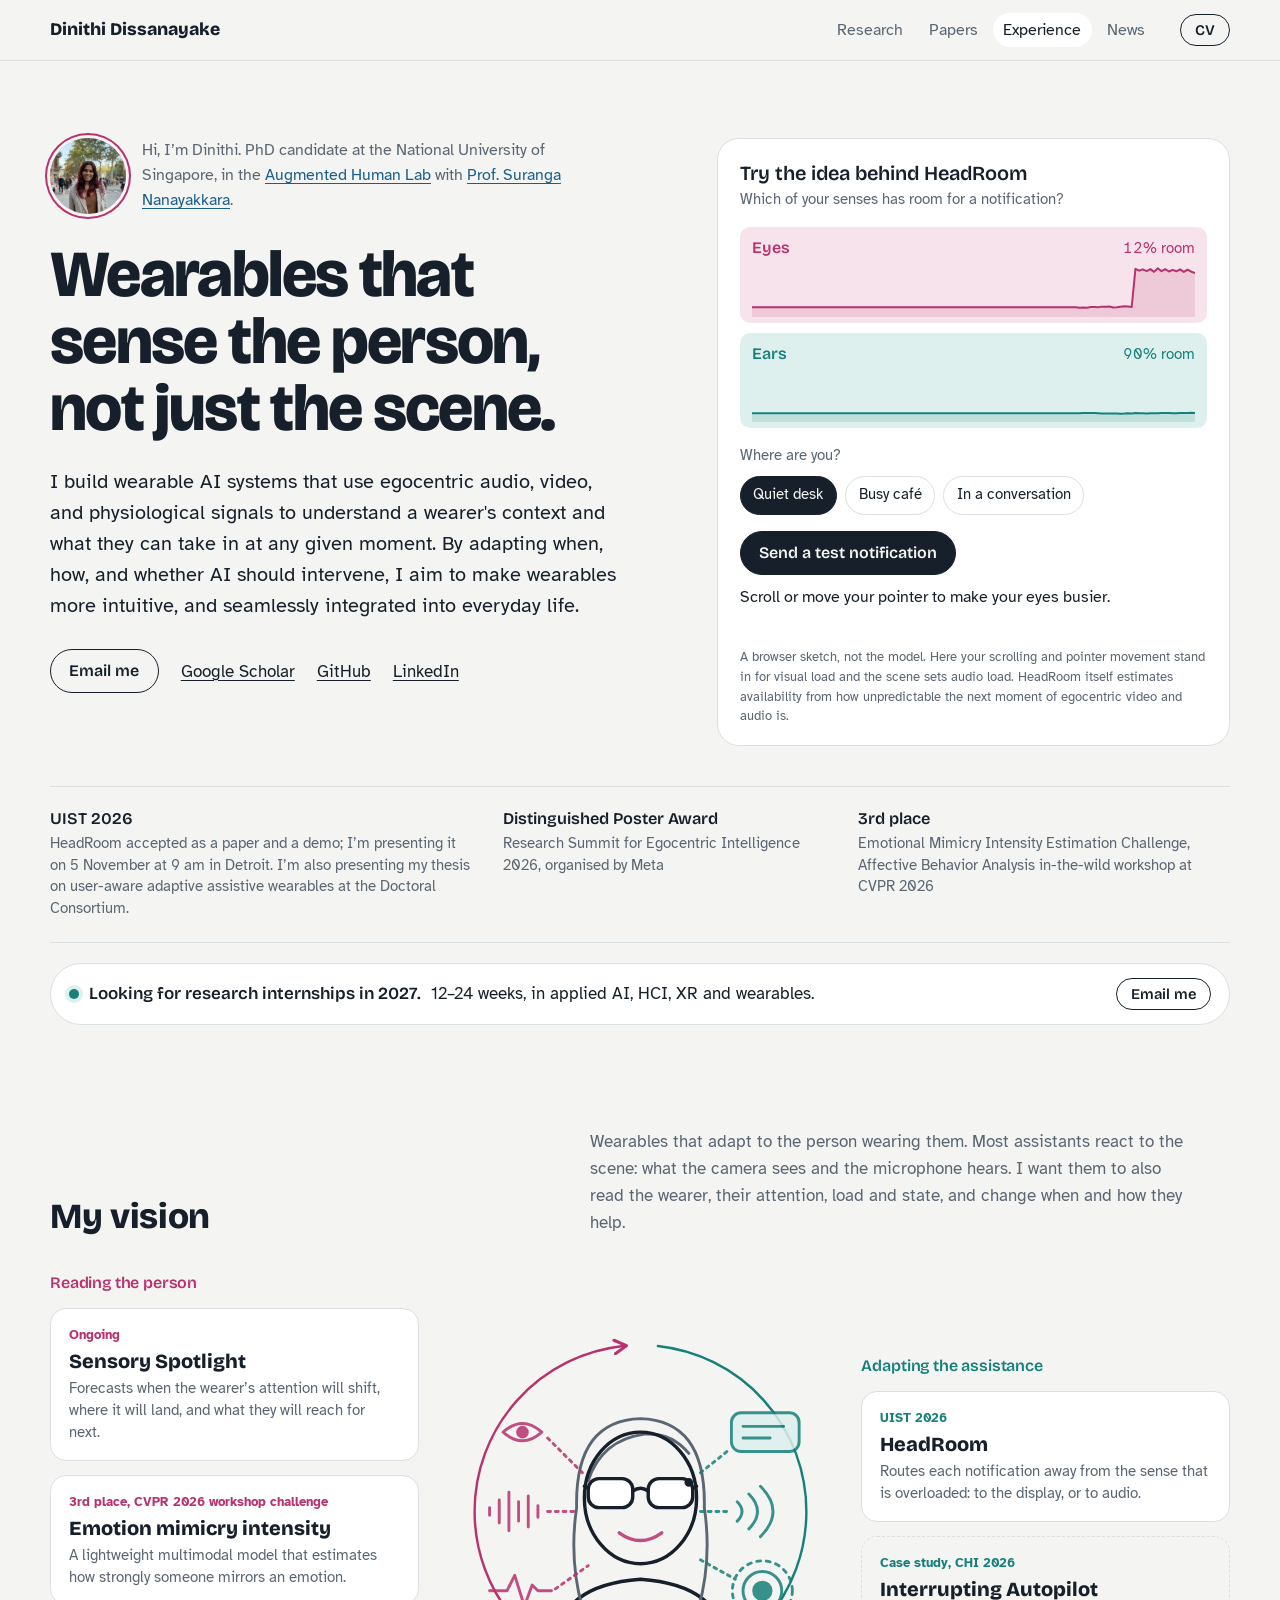
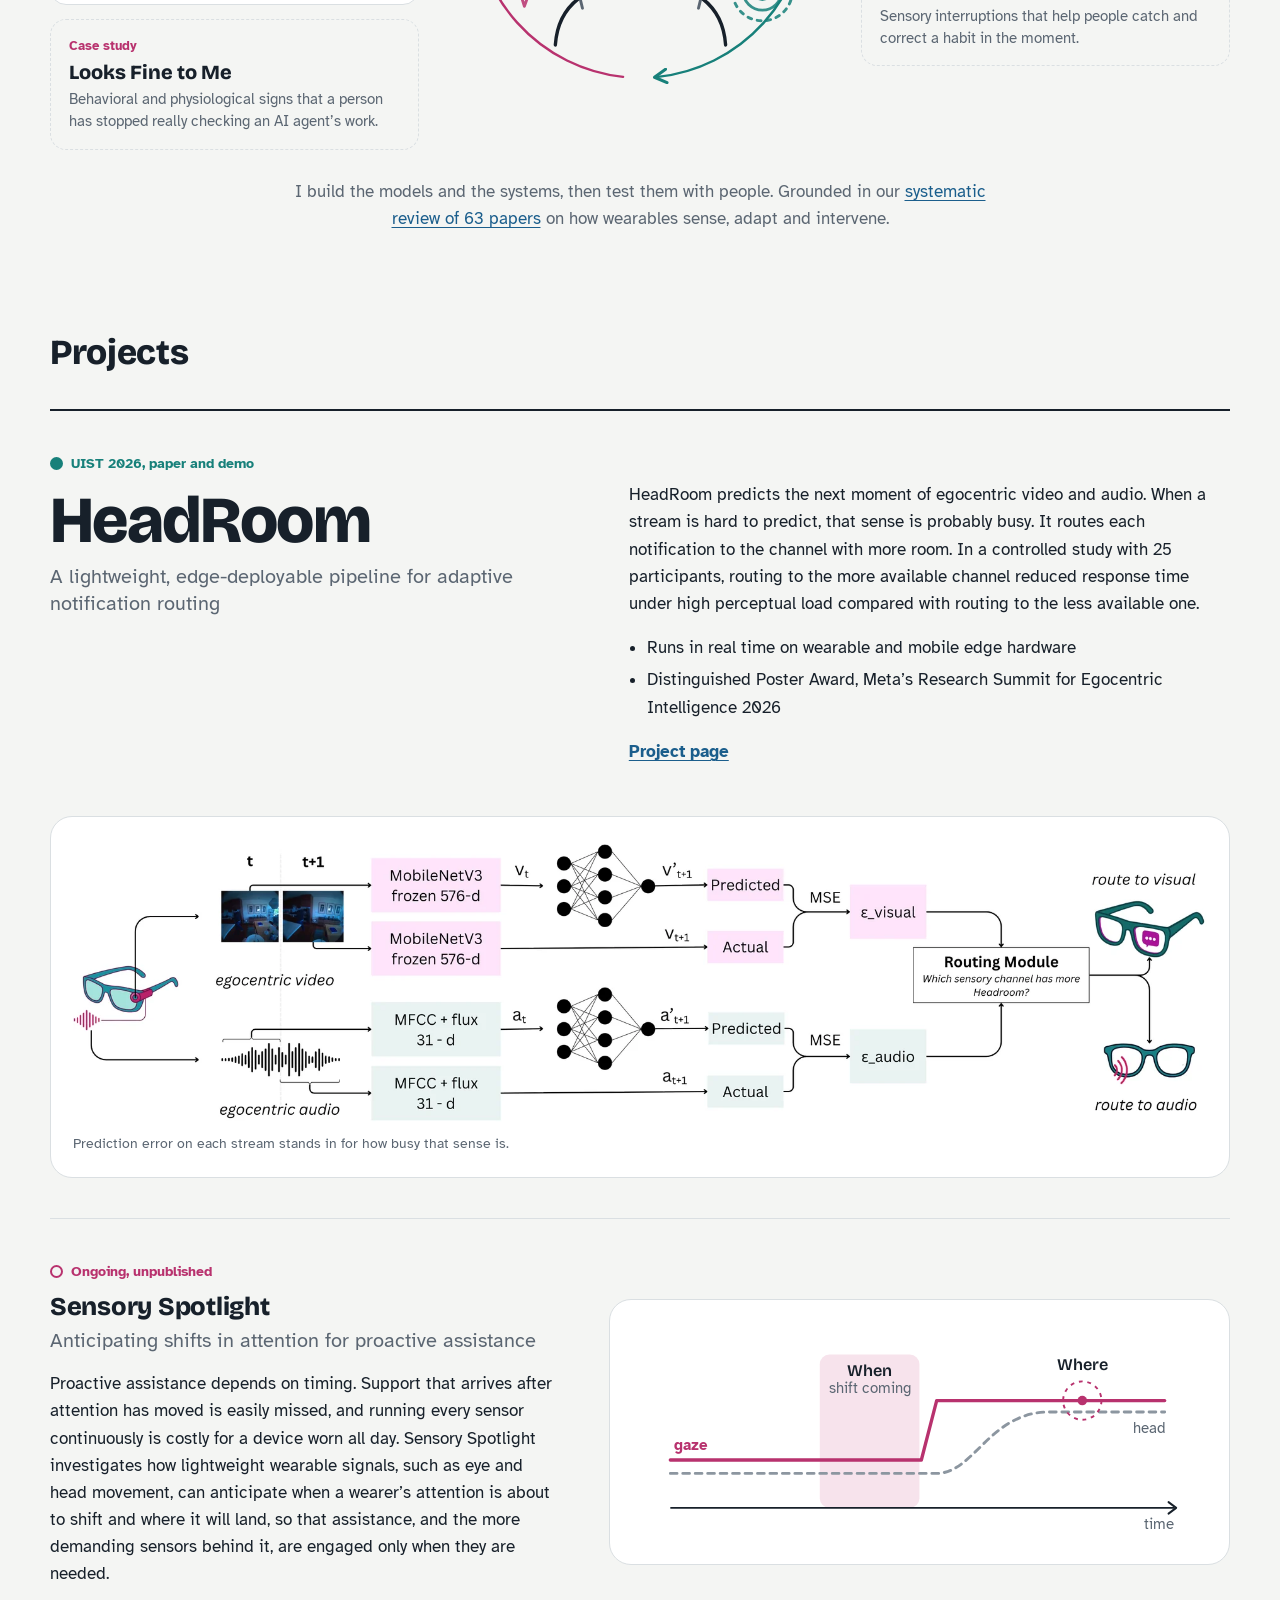
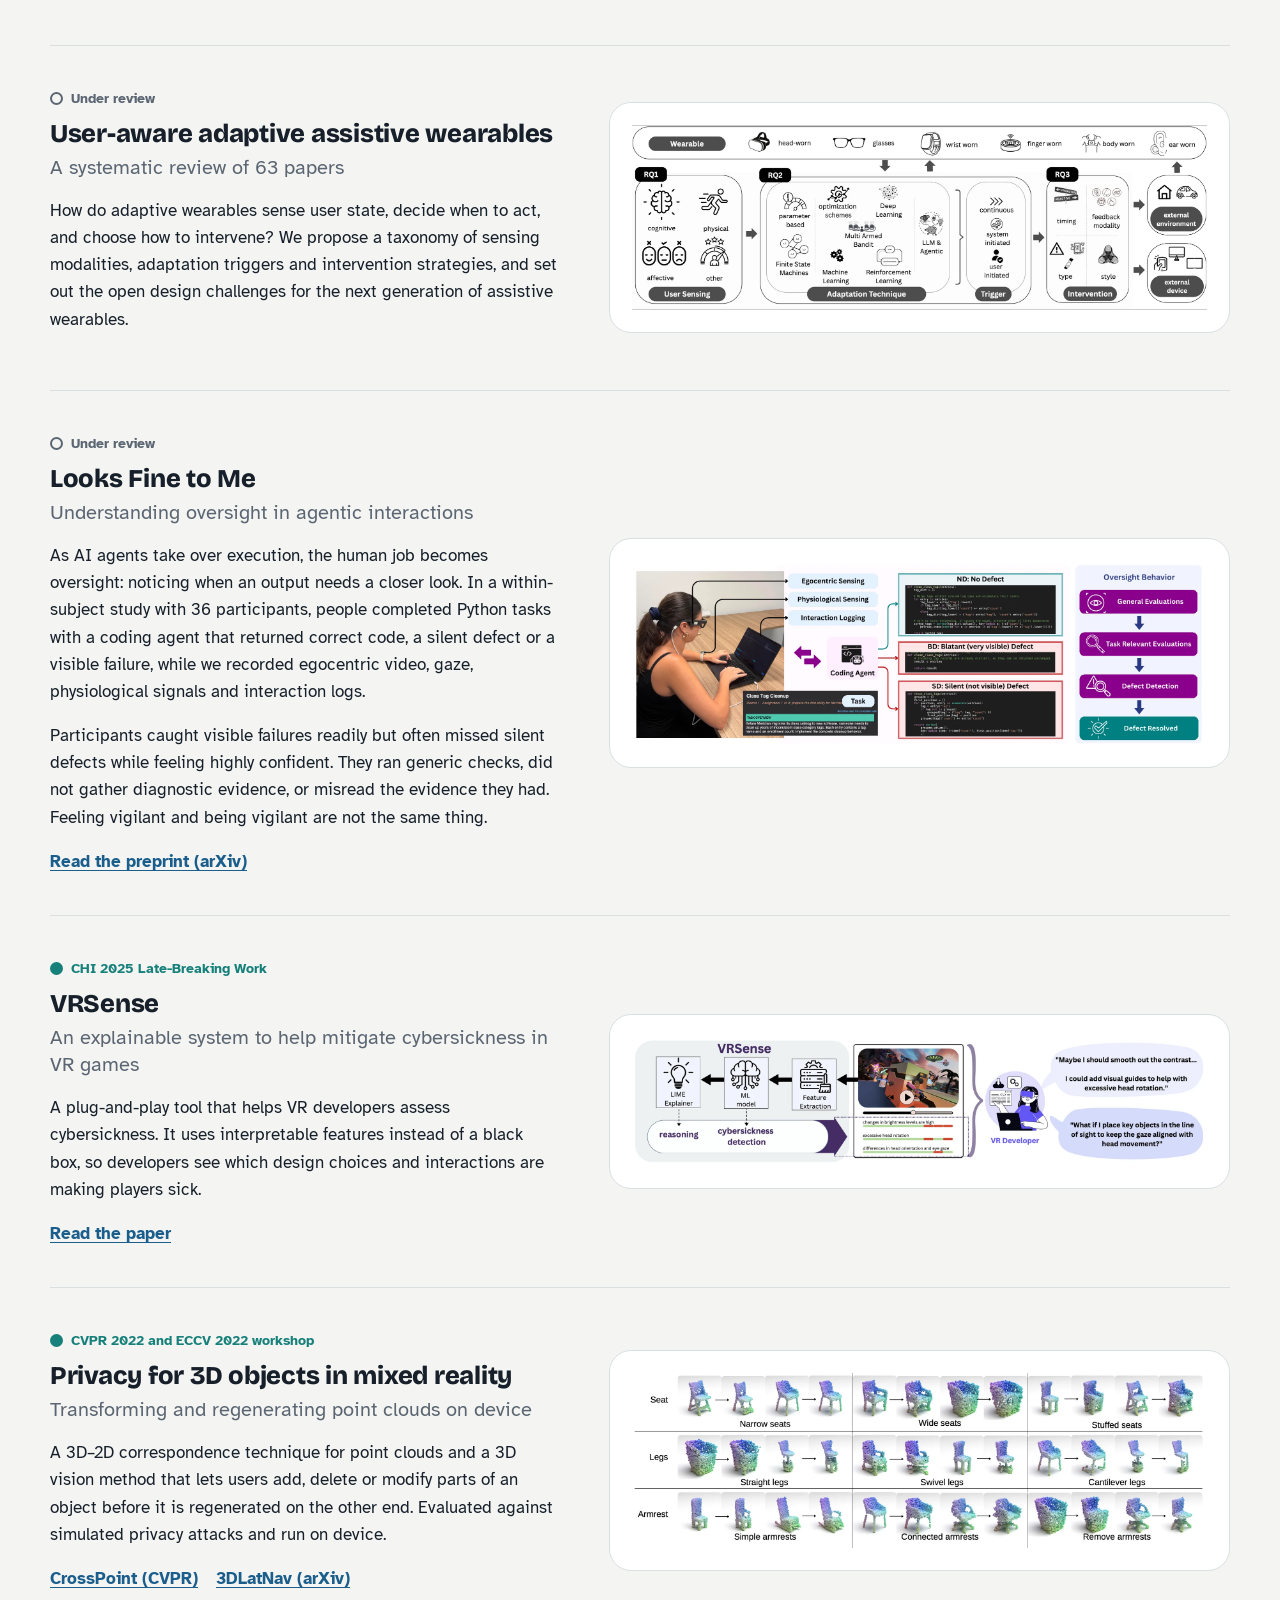
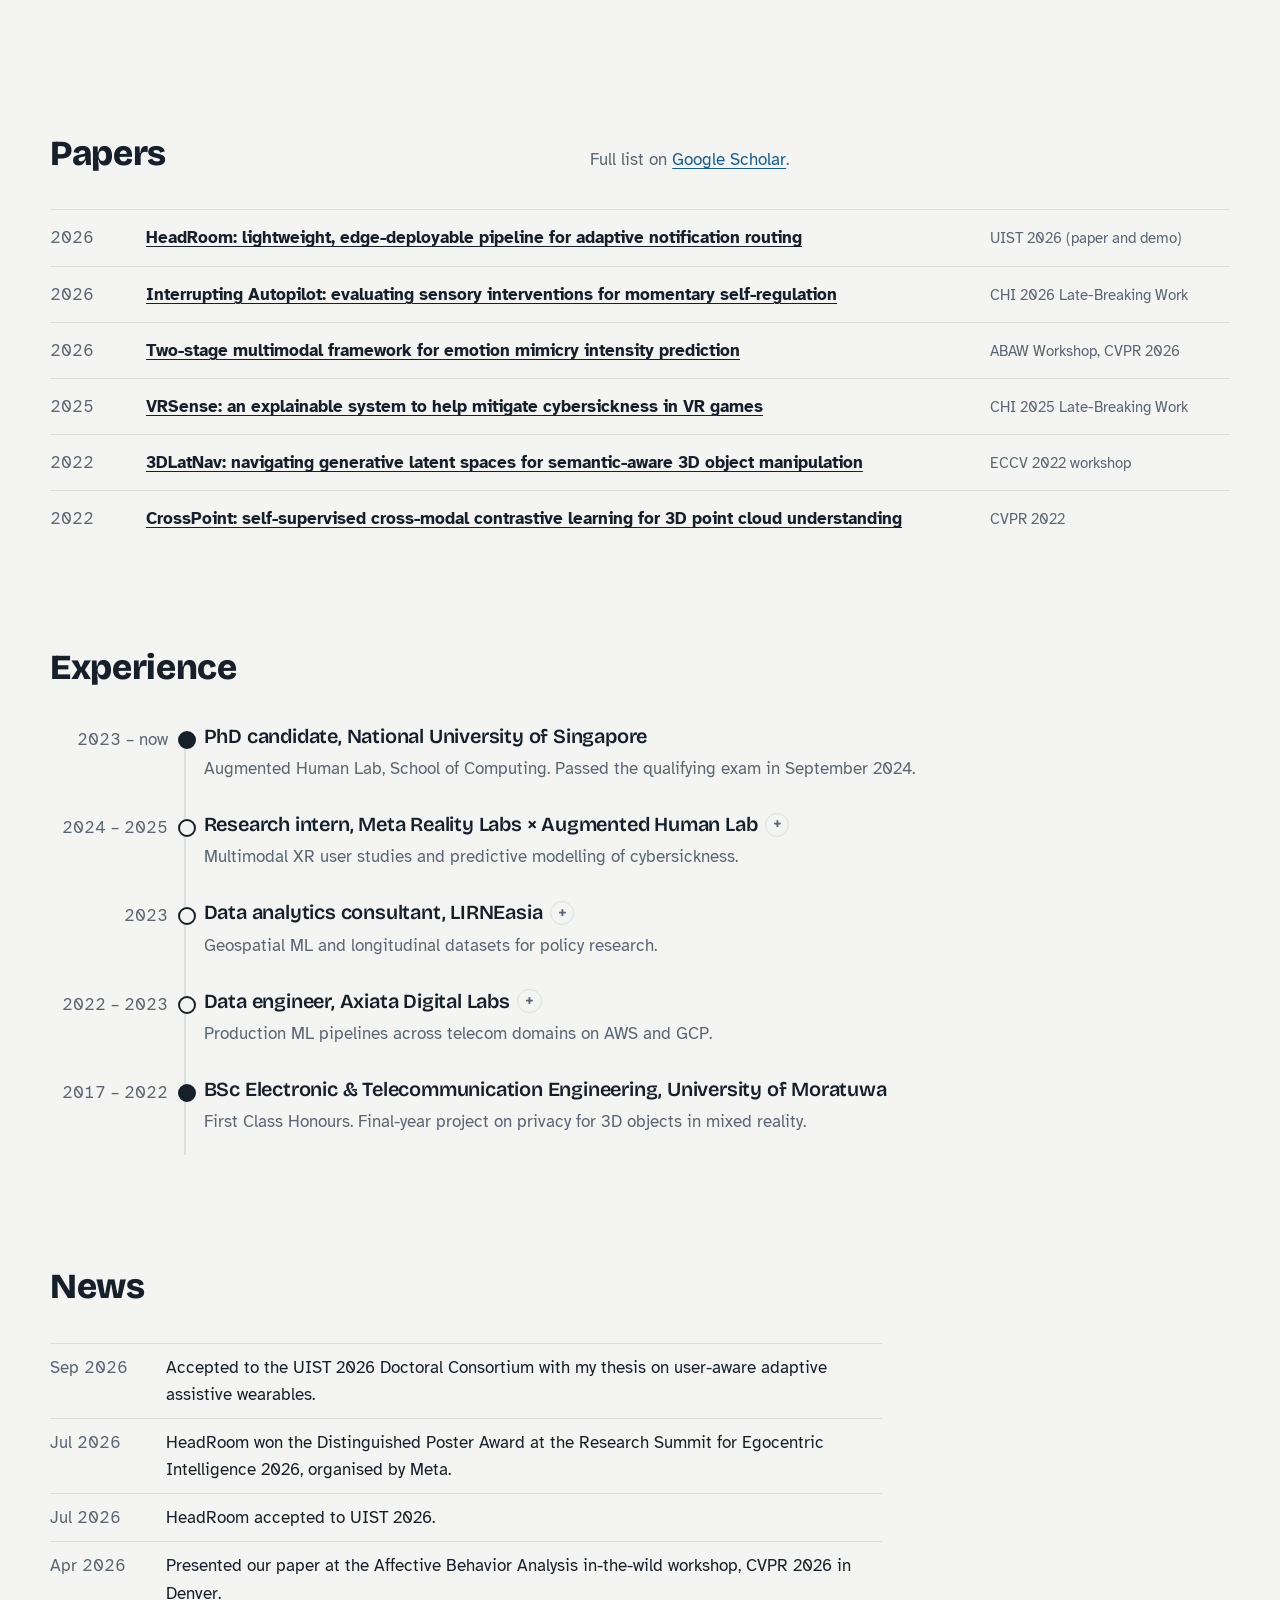
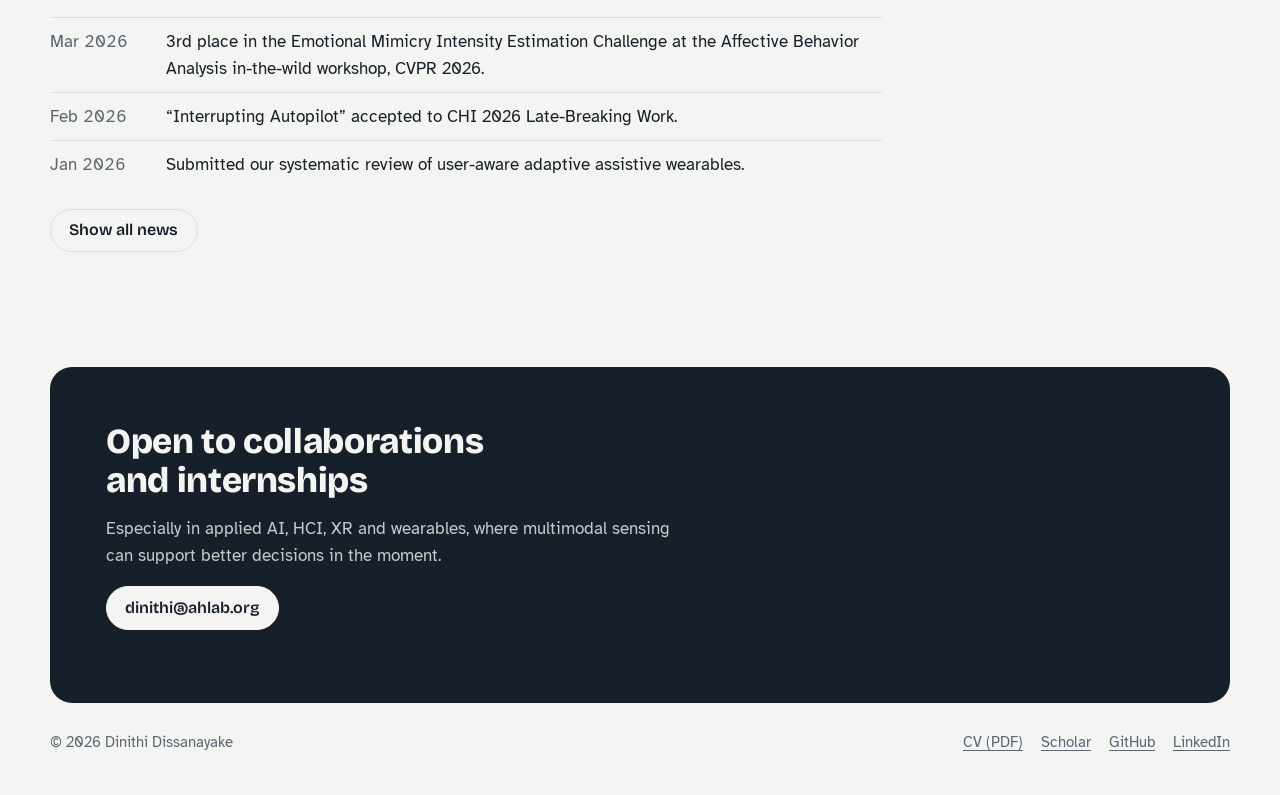
==== commit f8604a1e: "updates" ====
--- a/index.html
+++ b/index.html
@@ -120,37 +120,114 @@
       <a class="btn btn-small" href="mailto:dinithi@ahlab.org">Email me</a>
     </section>
 
-    <!-- ============ RESEARCH MAP ============ -->
+    <!-- ============ VISION ============ -->
     <section class="wrap section" id="research" aria-labelledby="research-h">
       <div class="section-head">
-        <h2 id="research-h">How the work fits together</h2>
-        <p>An assistive wearable sits between the world and the person. My thesis asks what it can learn about the wearer from egocentric signals, and how that should change the way it helps.</p>
-      </div>
-
-      <div class="map" role="list">
-        <a class="map-node node-in" role="listitem" href="#p-spotlight">
-          <span class="map-q">What is about to grab or shift your attention?</span>
-          <span class="map-p">Sensory Spotlight</span>
-          <span class="map-s">Input side, ongoing</span>
-        </a>
-        <div class="map-person" aria-hidden="true">
-          <svg viewBox="0 0 120 70" width="120" height="70">
-            <path d="M8 26 Q8 14 22 14 H50 Q58 14 60 22 Q62 14 70 14 H98 Q112 14 112 26 V36 Q112 54 92 54 H78 Q64 54 62 38 Q60 32 58 38 Q56 54 42 54 H28 Q8 54 8 36 Z" fill="none" stroke="currentColor" stroke-width="3.5" stroke-linejoin="round"/>
-            <circle cx="35" cy="34" r="6" class="dot-eye"/>
-            <path d="M88 28 q6 6 0 12 M94 24 q10 10 0 20" fill="none" class="dot-ear" stroke-width="3" stroke-linecap="round"/>
+        <h2 id="research-h">My vision</h2>
+        <p>Wearables that adapt to the person wearing them. Most assistants react to the scene: what the camera sees and the microphone hears. I want them to also read the wearer, their attention, load and state, and change when and how they help.</p>
+      </div>
+
+      <div class="vision" id="vision">
+        <div class="v-col v-col-read">
+          <h3 class="v-head">Reading the person</h3>
+          <a class="v-node v-read" href="#p-spotlight" data-glyph="g-gaze">
+            <span class="v-tag">Ongoing</span>
+            <b>Sensory Spotlight</b>
+            <span class="v-line">Forecasts when the wearer’s attention will shift, where it will land, and what they will reach for next.</span>
+          </a>
+          <a class="v-node v-read" href="https://arxiv.org/abs/2605.21869" target="_blank" rel="noopener" data-glyph="g-face">
+            <span class="v-tag">3rd place, CVPR 2026 workshop challenge</span>
+            <b>Emotion mimicry intensity</b>
+            <span class="v-line">A lightweight multimodal model that estimates how strongly someone mirrors an emotion.</span>
+          </a>
+          <a class="v-node v-read v-case" href="#p-oversight" data-glyph="g-pulse g-gaze">
+            <span class="v-tag">Case study</span>
+            <b>Looks Fine to Me</b>
+            <span class="v-line">Behavioral and physiological signs that a person has stopped really checking an AI agent’s work.</span>
+          </a>
+        </div>
+
+        <figure class="v-figure" aria-hidden="true">
+          <svg viewBox="0 0 400 400" role="presentation">
+            <defs>
+              <marker id="v-arrow-r" viewBox="0 0 10 10" refX="6" refY="5" markerWidth="7" markerHeight="7" orient="auto-start-reverse">
+                <path d="M1 1 L8 5 L1 9" fill="none" class="v-arrowhead-read" stroke-width="1.8" stroke-linecap="round" stroke-linejoin="round"/>
+              </marker>
+              <marker id="v-arrow-a" viewBox="0 0 10 10" refX="6" refY="5" markerWidth="7" markerHeight="7" orient="auto-start-reverse">
+                <path d="M1 1 L8 5 L1 9" fill="none" class="v-arrowhead-adapt" stroke-width="1.8" stroke-linecap="round" stroke-linejoin="round"/>
+              </marker>
+            </defs>
+
+            <!-- the loop: read (left, upward) then adapt (right, downward) -->
+            <path class="v-loop v-loop-read" d="M182 371 A172 172 0 0 1 182 29" marker-end="url(#v-arrow-r)"/>
+            <path class="v-loop v-loop-adapt" d="M218 29 A172 172 0 0 1 218 371" marker-end="url(#v-arrow-a)"/>
+
+            <!-- wearer -->
+            <g class="v-person">
+              <path d="M112 338 Q116 276 200 270 Q284 276 288 338" />
+              <path class="v-hair" d="M140 300 Q126 250 134 196 Q132 106 200 104 Q268 106 266 196 Q274 250 260 300"/>
+              <path class="v-hair" d="M146 168 Q160 126 204 120 Q232 118 250 140"/>
+              <ellipse cx="200" cy="186" rx="58" ry="68" />
+              <!-- glasses -->
+              <rect x="146" y="166" width="46" height="30" rx="11" class="v-glass"/>
+              <rect x="208" y="166" width="46" height="30" rx="11" class="v-glass"/>
+              <path d="M192 179 Q200 173 208 179 M146 176 L142 174 M254 176 L258 174" />
+              <circle cx="250" cy="170" r="4.5" class="v-cam"/>
+            </g>
+
+            <!-- reading glyphs -->
+            <g id="g-gaze" class="v-glyph v-glyph-read">
+              <path d="M58 118 Q78 100 98 118 Q78 136 58 118 Z"/>
+              <circle cx="78" cy="118" r="5" class="v-fill"/>
+              <path d="M104 124 L140 160" stroke-dasharray="3 5"/>
+            </g>
+            <g id="g-audio" class="v-glyph v-glyph-read">
+              <path d="M44 196 v8 M54 188 v24 M64 180 v40 M74 190 v20 M84 184 v32 M94 194 v12"/>
+              <path d="M104 200 L136 200" stroke-dasharray="3 5"/>
+            </g>
+            <g id="g-pulse" class="v-glyph v-glyph-read">
+              <path d="M44 282 H62 L70 266 L80 298 L88 276 L94 282 H108"/>
+              <path d="M112 280 L146 256" stroke-dasharray="3 5"/>
+            </g>
+            <g id="g-face" class="v-glyph v-glyph-read">
+              <path d="M178 222 Q200 238 222 222"/>
+            </g>
+
+            <!-- adapting glyphs -->
+            <g id="g-note" class="v-glyph v-glyph-adapt">
+              <rect x="294" y="98" width="70" height="40" rx="10"/>
+              <path d="M306 112 H348 M306 124 H334"/>
+              <path d="M262 160 L292 136" stroke-dasharray="3 5"/>
+            </g>
+            <g id="g-chime" class="v-glyph v-glyph-adapt">
+              <path d="M300 190 q10 10 0 20 M312 182 q18 18 0 36 M324 174 q26 26 0 52"/>
+              <path d="M262 200 L292 200" stroke-dasharray="3 5"/>
+            </g>
+            <g id="g-nudge" class="v-glyph v-glyph-adapt">
+              <circle cx="326" cy="282" r="9" class="v-fill"/>
+              <circle cx="326" cy="282" r="20"/>
+              <circle cx="326" cy="282" r="31" stroke-dasharray="4 6"/>
+              <path d="M262 250 L298 270" stroke-dasharray="3 5"/>
+            </g>
           </svg>
-          <span>The wearer</span>
-        </div>
-        <a class="map-node node-out" role="listitem" href="#p-headroom">
-          <span class="map-q">Which sense has room for a message?</span>
-          <span class="map-p">HeadRoom</span>
-          <span class="map-s">Output side, UIST 2026</span>
-        </a>
-        <a class="map-ground" role="listitem" href="#p-slr">
-          <span class="map-q">What does the field know about sensing, adaptation and intervention?</span>
-          <span class="map-p">Systematic review of 63 papers <em>(under review)</em></span>
-        </a>
-      </div>
+        </figure>
+
+        <div class="v-col v-col-adapt">
+          <h3 class="v-head">Adapting the assistance</h3>
+          <a class="v-node v-adapt" href="#p-headroom" data-glyph="g-audio g-note g-chime">
+            <span class="v-tag">UIST 2026</span>
+            <b>HeadRoom</b>
+            <span class="v-line">Routes each notification away from the sense that is overloaded: to the display, or to audio.</span>
+          </a>
+          <a class="v-node v-adapt v-case" href="https://doi.org/10.1145/3772363.3798497" target="_blank" rel="noopener" data-glyph="g-nudge">
+            <span class="v-tag">Case study, CHI 2026</span>
+            <b>Interrupting Autopilot</b>
+            <span class="v-line">Sensory interruptions that help people catch and correct a habit in the moment.</span>
+          </a>
+        </div>
+      </div>
+
+      <p class="v-foot">I build the models and the systems, then test them with people. Grounded in our <a href="#p-slr">systematic review of 63 papers</a> on how wearables sense, adapt and intervene.</p>
     </section>
 
     <!-- ============ PROJECTS ============ -->
@@ -185,11 +262,26 @@
         <div class="project-text">
           <p class="status status-wip">Ongoing, unpublished</p>
           <h3>Sensory Spotlight</h3>
-          <p class="sub">Anticipating shifts in attention from audio and visual cues</p>
-          <p>We react to salient events, a sudden sound or something moving at the edge of view. Sensory Spotlight combines audio and visual signals to predict those attention shifts and shows which modality drew the spotlight. That tells a wearable where feedback should appear: on the glasses display or through audio.</p>
-        </div>
-        <figure class="project-fig">
-          <img src="assets/sensory-spotlight.webp" alt="Example scenario of audio-visual cues used to predict attention shifts." loading="lazy" width="1800" height="504">
+          <p class="sub">Anticipating shifts in attention for proactive assistance</p>
+          <p>Proactive assistance depends on timing. Support that arrives after attention has moved is easily missed, and running every sensor continuously is costly for a device worn all day. Sensory Spotlight investigates how lightweight wearable signals, such as eye and head movement, can anticipate when a wearer’s attention is about to shift and where it will land, so that assistance, and the more demanding sensors behind it, are engaged only when they are needed.</p>
+        </div>
+        <figure class="project-fig">
+          <svg class="shift-fig" viewBox="0 0 600 230" role="img" aria-labelledby="shift-fig-t">
+            <title id="shift-fig-t">Gaze holds on one target, then shifts to a new one. The model forecasts the shift in the window before it happens (when) and the region where gaze will land (where). The head turns with the shift rather than before it.</title>
+            <rect x="196" y="34" width="104" height="160" rx="10" fill="#F7E3EC"/>
+            <text x="248" y="56" text-anchor="middle" class="sf-label sf-strong">When</text>
+            <text x="248" y="74" text-anchor="middle" class="sf-label">shift coming</text>
+            <line x1="40" y1="194" x2="566" y2="194" stroke="#17202A" stroke-width="2"/>
+            <path d="M560 188 L568 194 L560 200" fill="none" stroke="#17202A" stroke-width="2" stroke-linecap="round" stroke-linejoin="round"/>
+            <text x="566" y="216" text-anchor="end" class="sf-label">time</text>
+            <path d="M40 158 H318 C356 158 372 98 430 94 H556" fill="none" stroke="#8C96A0" stroke-width="3" stroke-dasharray="7 6" stroke-linecap="round"/>
+            <text x="556" y="116" text-anchor="end" class="sf-label">head</text>
+            <path d="M40 144 H302 L318 82 H556" fill="none" stroke="#B8326E" stroke-width="3.5" stroke-linecap="round" stroke-linejoin="round"/>
+            <text x="44" y="134" class="sf-label sf-gaze">gaze</text>
+            <circle cx="470" cy="82" r="20" fill="none" stroke="#B8326E" stroke-width="2" stroke-dasharray="4 5"/>
+            <circle cx="470" cy="82" r="5" fill="#B8326E"/>
+            <text x="470" y="50" text-anchor="middle" class="sf-label sf-strong">Where</text>
+          </svg>
         </figure>
       </article>
 
@@ -212,6 +304,7 @@
           <p class="sub">Understanding oversight in agentic interactions</p>
           <p>As AI agents take over execution, the human job becomes oversight: noticing when an output needs a closer look. In a within-subject study with 36 participants, people completed Python tasks with a coding agent that returned correct code, a silent defect or a visible failure, while we recorded egocentric video, gaze, physiological signals and interaction logs.</p>
           <p>Participants caught visible failures readily but often missed silent defects while feeling highly confident. They ran generic checks, did not gather diagnostic evidence, or misread the evidence they had. Feeling vigilant and being vigilant are not the same thing.</p>
+          <p class="project-links"><a href="https://arxiv.org/abs/2610.27801" target="_blank" rel="noopener">Read the preprint (arXiv)</a></p>
         </div>
         <figure class="project-fig">
           <img src="assets/looks-fine-overview.webp" alt="Study setup: a participant works with a coding agent while egocentric, physiological and interaction data are recorded. The agent returns code with no defect, a blatant defect or a silent defect, and oversight is traced from general evaluation to task-relevant evaluation, defect detection and resolution." loading="lazy" width="1800" height="576">
--- a/site.css
+++ b/site.css
@@ -243,6 +243,67 @@
   .node-in::after, .node-out::before{ display:none; }
 }
 
+
+/* ---------- vision ---------- */
+.vision{
+  display:grid; grid-template-columns:minmax(0,1fr) minmax(300px,1.05fr) minmax(0,1fr);
+  gap:28px; align-items:center;
+}
+.v-col{ display:grid; gap:14px; }
+.v-head{ font:600 1rem/1.2 var(--display); color:var(--muted); margin:0 0 2px; }
+.v-col-read .v-head{ color:var(--eyes); }
+.v-col-adapt .v-head{ color:var(--ears); }
+.v-node{
+  display:grid; gap:4px; padding:16px 18px; border-radius:16px; text-decoration:none; color:var(--ink);
+  background:var(--panel); border:1.5px solid var(--line);
+  transition:border-color .15s, transform .15s, background .15s;
+}
+.v-node b{ font:800 var(--step-1)/1.15 var(--display); }
+.v-line{ color:var(--muted); font-size:.96rem; line-height:1.45; }
+.v-tag{ font-size:.82rem; font-weight:700; }
+.v-read .v-tag{ color:var(--eyes); }
+.v-adapt .v-tag{ color:var(--ears); }
+.v-case{ border-style:dashed; background:transparent; }
+.v-read:hover, .v-read:focus-visible, .v-read.is-on{ border-color:var(--eyes); background:var(--eyes-soft); }
+.v-adapt:hover, .v-adapt:focus-visible, .v-adapt.is-on{ border-color:var(--ears); background:var(--ears-soft); }
+.v-node:hover{ transform:translateY(-2px); }
+
+.v-figure{ margin:0; }
+.v-figure svg{ width:100%; height:auto; display:block; overflow:visible; }
+.v-loop{ fill:none; stroke-width:2.5; stroke-linecap:round; }
+.v-loop-read{ stroke:var(--eyes); }
+.v-loop-adapt{ stroke:var(--ears); }
+.v-arrowhead-read{ stroke:var(--eyes); }
+.v-arrowhead-adapt{ stroke:var(--ears); }
+.v-person *{ fill:none; stroke:var(--ink); stroke-width:3.5; stroke-linecap:round; stroke-linejoin:round; }
+.v-person .v-glass{ fill:var(--panel); }
+.v-person .v-cam{ fill:var(--ink); stroke:none; }
+.v-person .v-hair{ stroke:var(--muted); stroke-width:3; }
+.v-glyph *{ fill:none; stroke-width:3; stroke-linecap:round; stroke-linejoin:round; }
+.v-glyph-read *{ stroke:var(--eyes); }
+.v-glyph-adapt *{ stroke:var(--ears); }
+.v-glyph-read .v-fill{ fill:var(--eyes); }
+.v-glyph-adapt .v-fill{ fill:var(--ears); }
+.v-glyph-adapt rect{ fill:var(--ears-soft); }
+.v-glyph{ opacity:.42; transition:opacity .2s; }
+.v-glyph.is-on{ opacity:1; }
+.vision.idle .v-glyph{ opacity:.85; }
+#g-face{ opacity:.85; }
+#g-face.is-on{ opacity:1; }
+#g-face path{ stroke-width:3.5; }
+.vision:not(.idle) #g-face:not(.is-on){ opacity:.35; }
+
+.v-foot{ margin:28px auto 0; max-width:44rem; text-align:center; color:var(--muted); }
+
+@media (max-width:980px){
+  .vision{ grid-template-columns:1fr 1fr; }
+  .v-figure{ grid-column:1 / -1; grid-row:1; max-width:340px; justify-self:center; width:100%; }
+}
+@media (max-width:620px){
+  .vision{ grid-template-columns:1fr; }
+  .v-figure{ max-width:280px; }
+}
+
 /* ---------- projects ---------- */
 .project{
   display:grid; grid-template-columns:minmax(0,.9fr) minmax(0,1.1fr); gap:clamp(20px,4vw,56px);
@@ -272,6 +333,11 @@
   .project-lead .lead-b{ padding-top:0; }
 }
 
+.shift-fig{ width:100%; height:auto; display:block; }
+.shift-fig .sf-label{ font:16px/1 var(--body); fill:#5B6672; }
+.shift-fig .sf-strong{ font:600 17px/1 var(--display); fill:#17202A; }
+.shift-fig .sf-gaze{ fill:#B8326E; font-weight:700; }
+
 /* ---------- papers ---------- */
 .papers{ list-style:none; padding:0; margin:0; }
 .papers li{
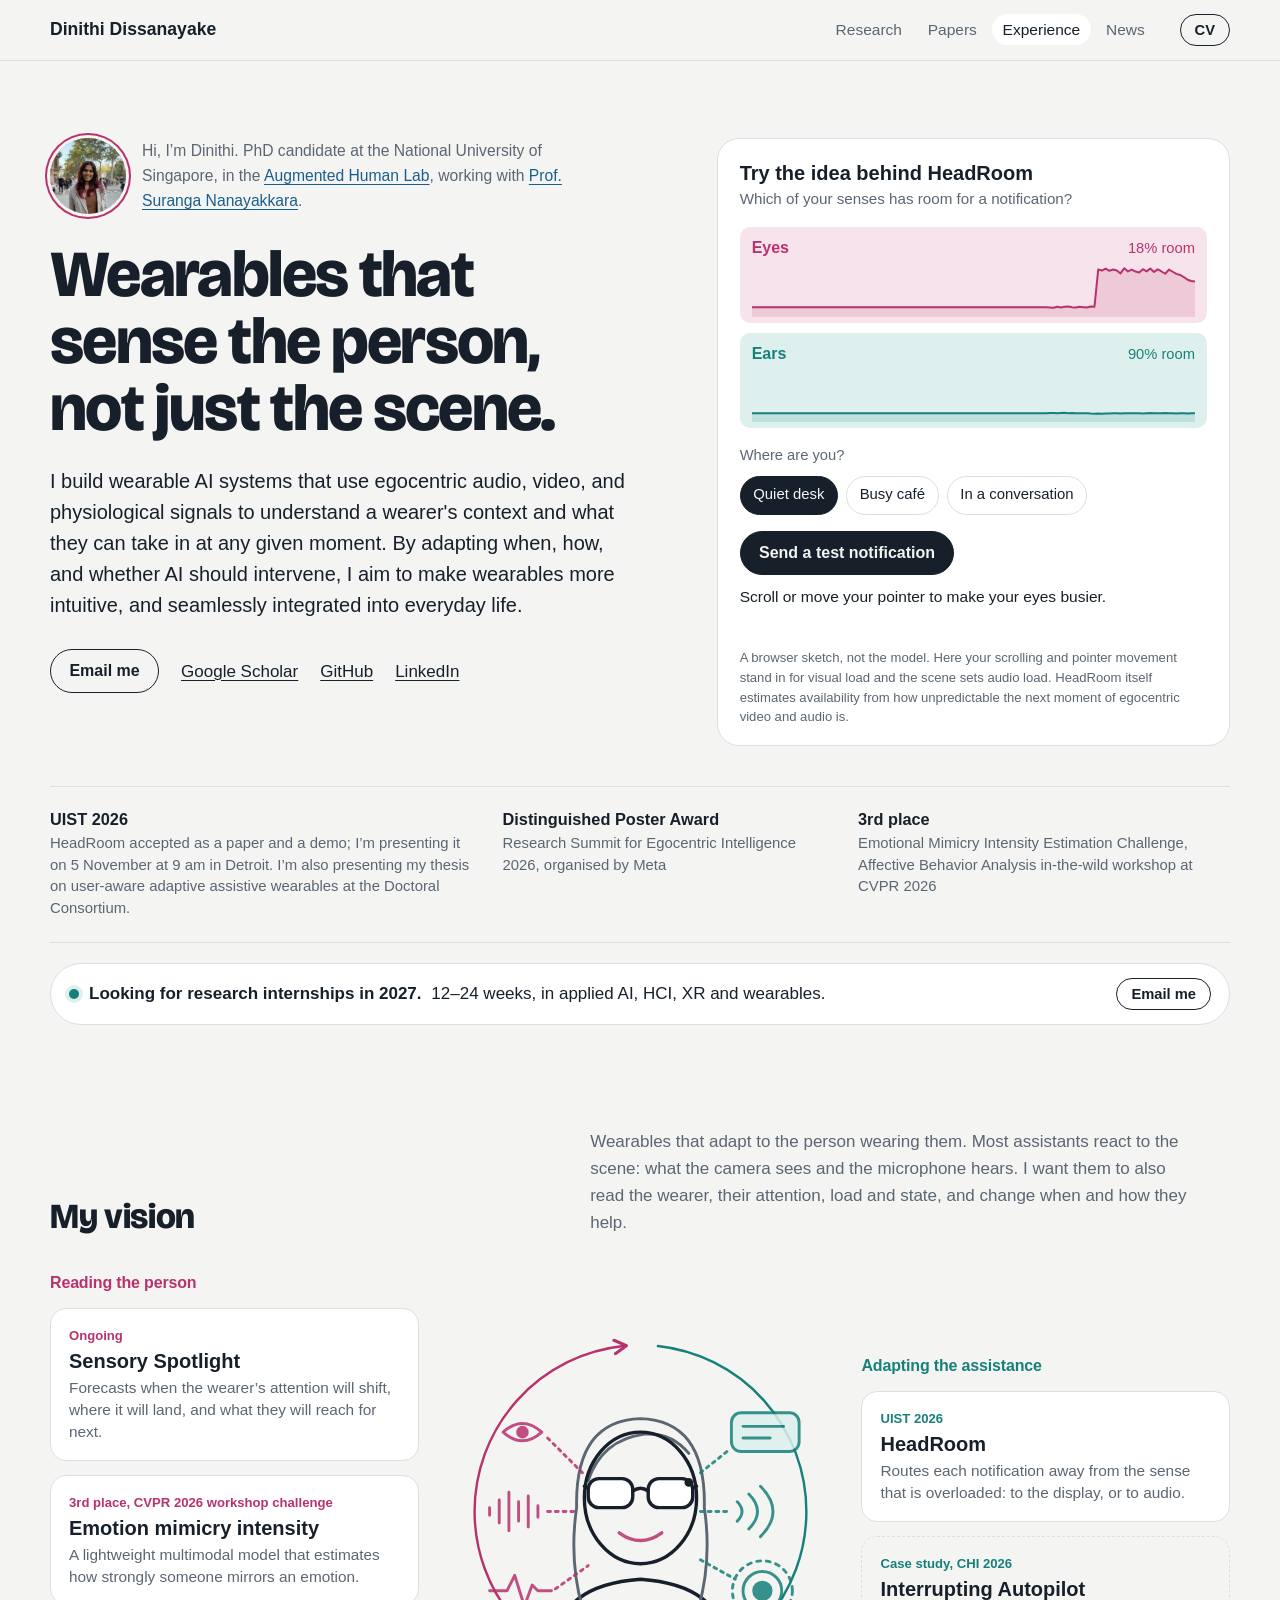
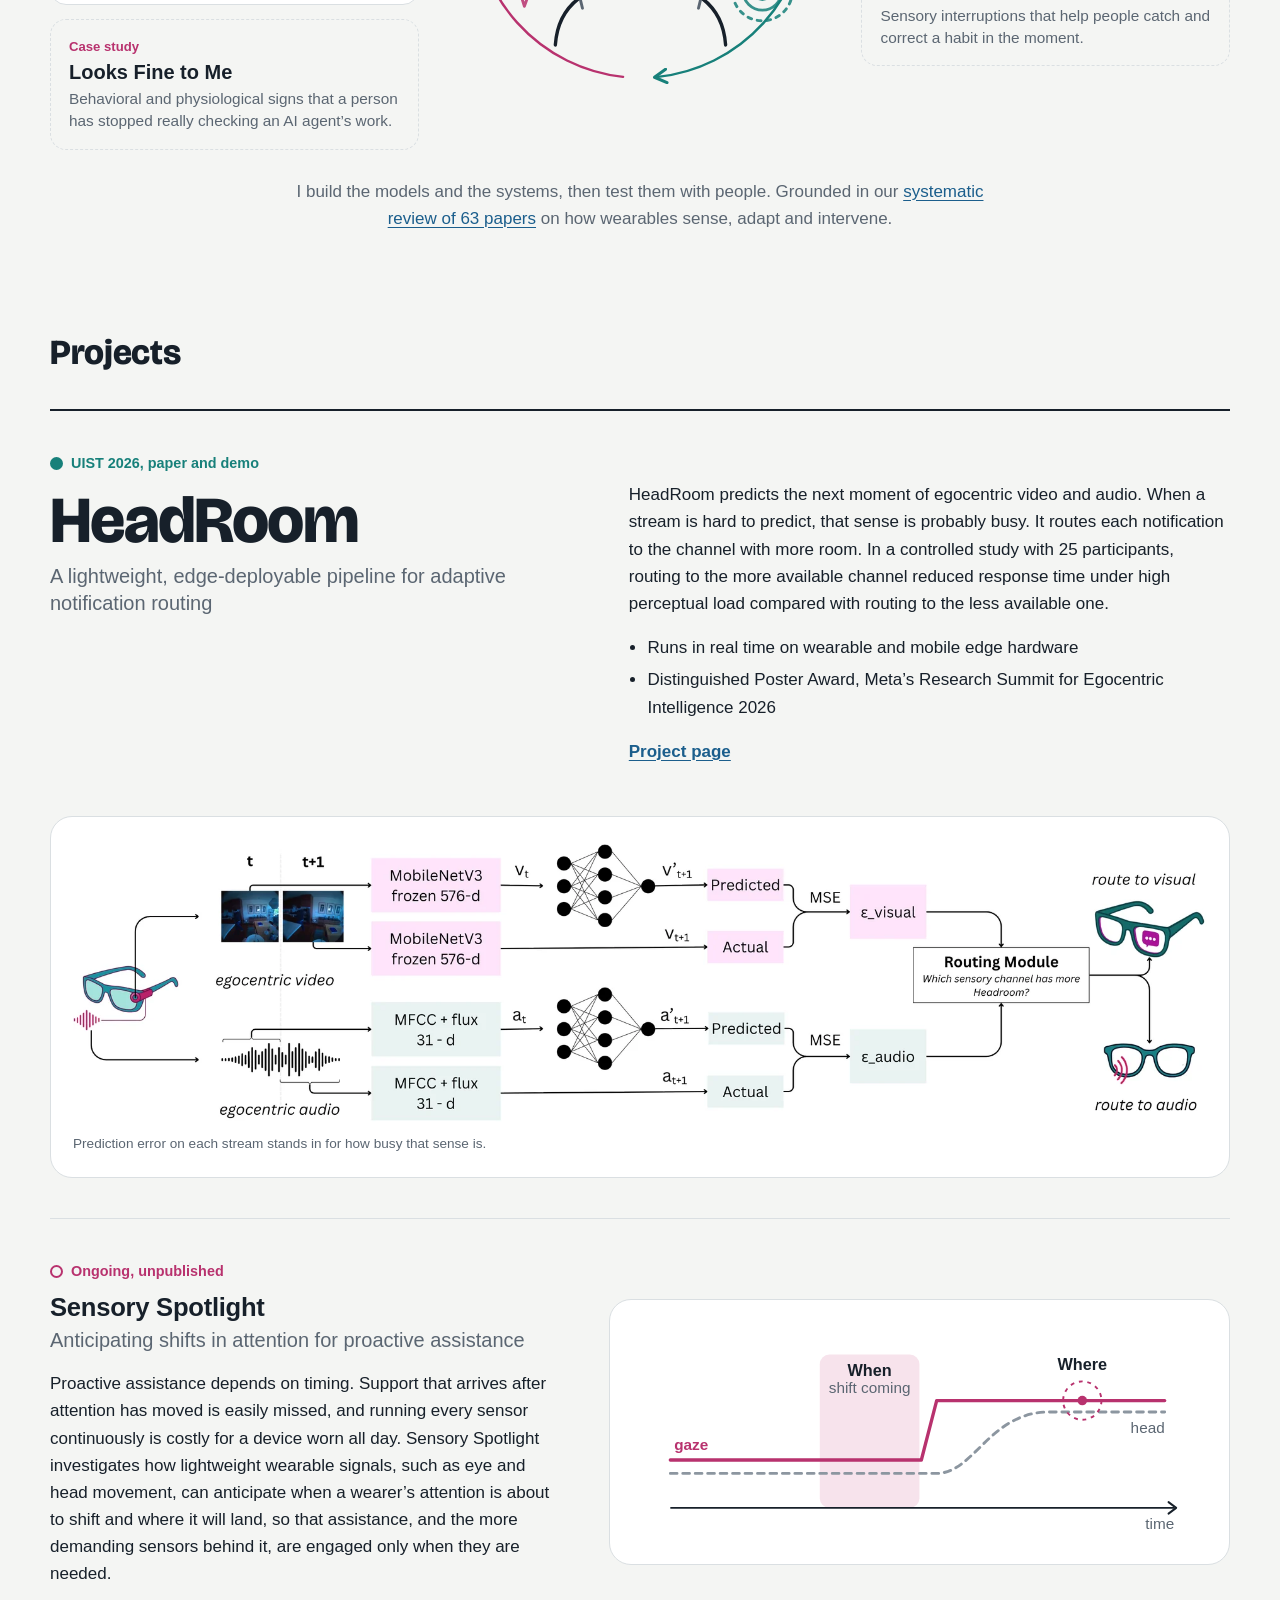
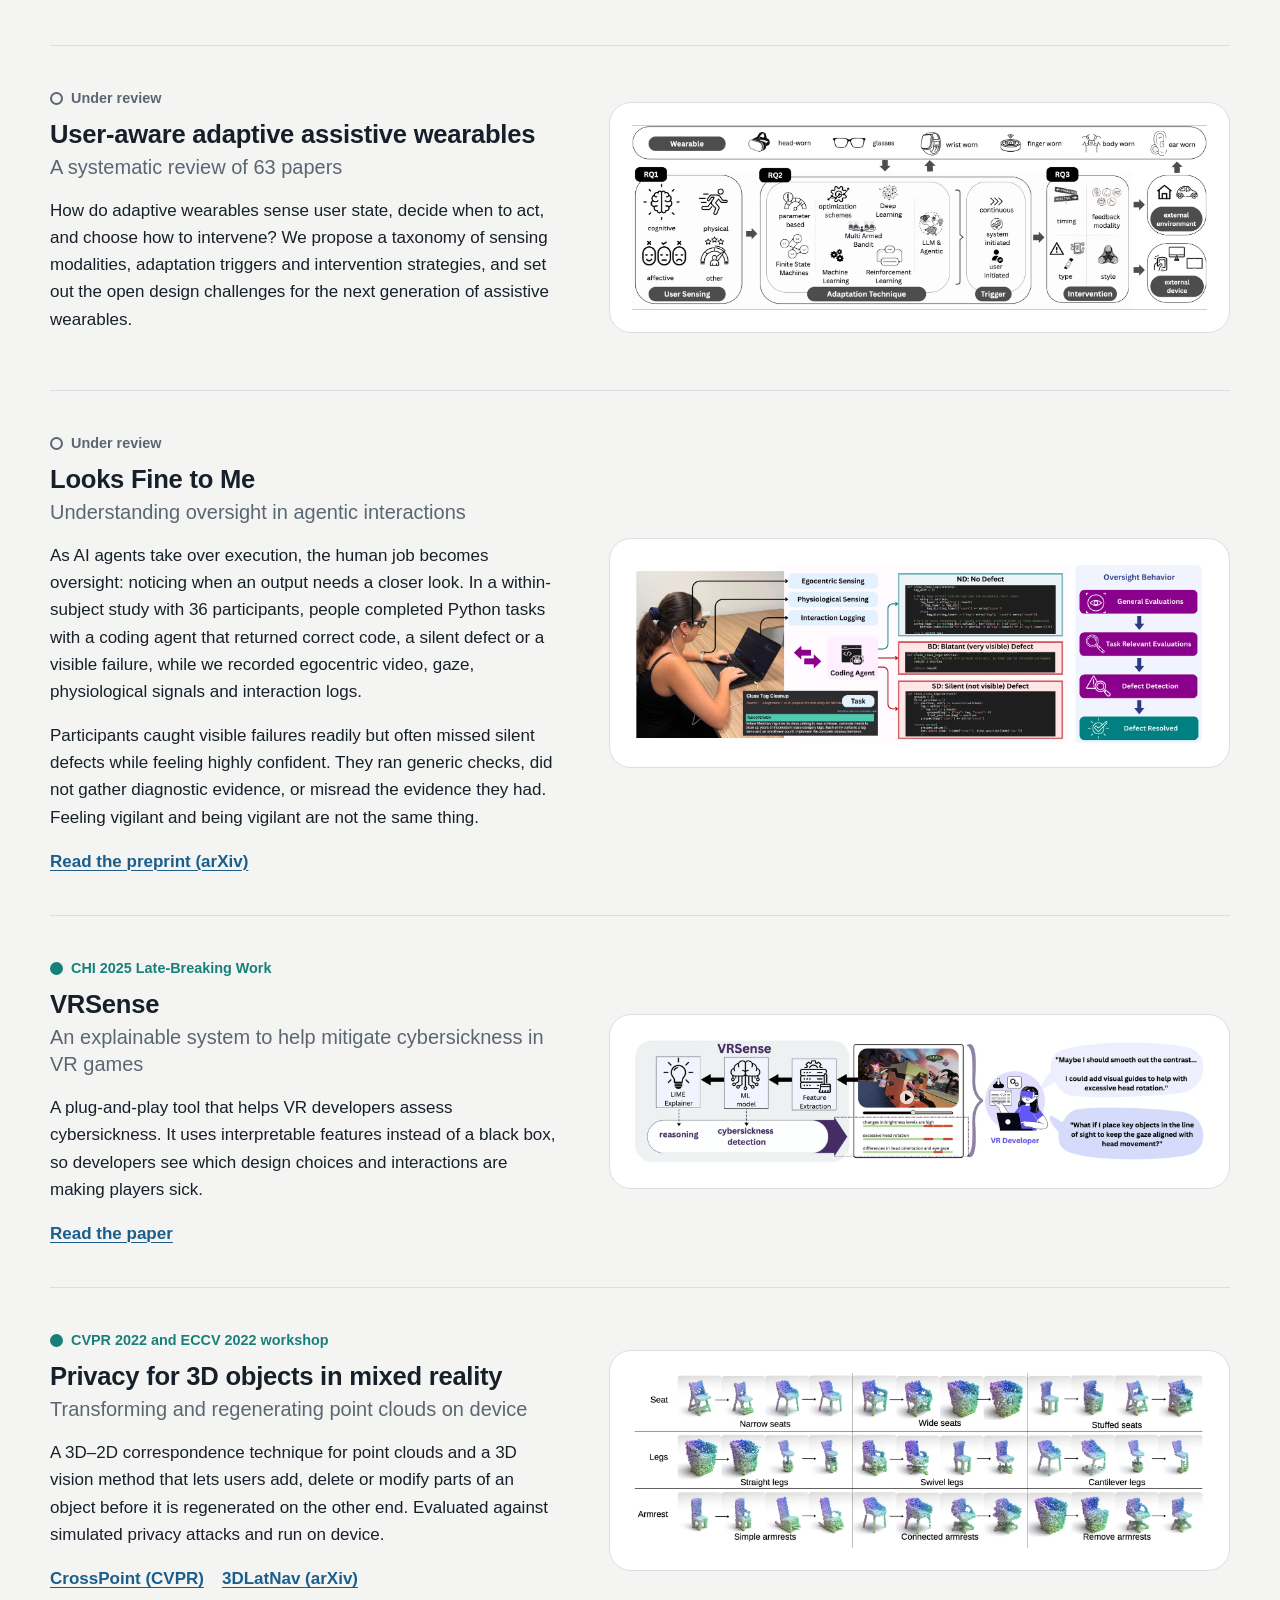
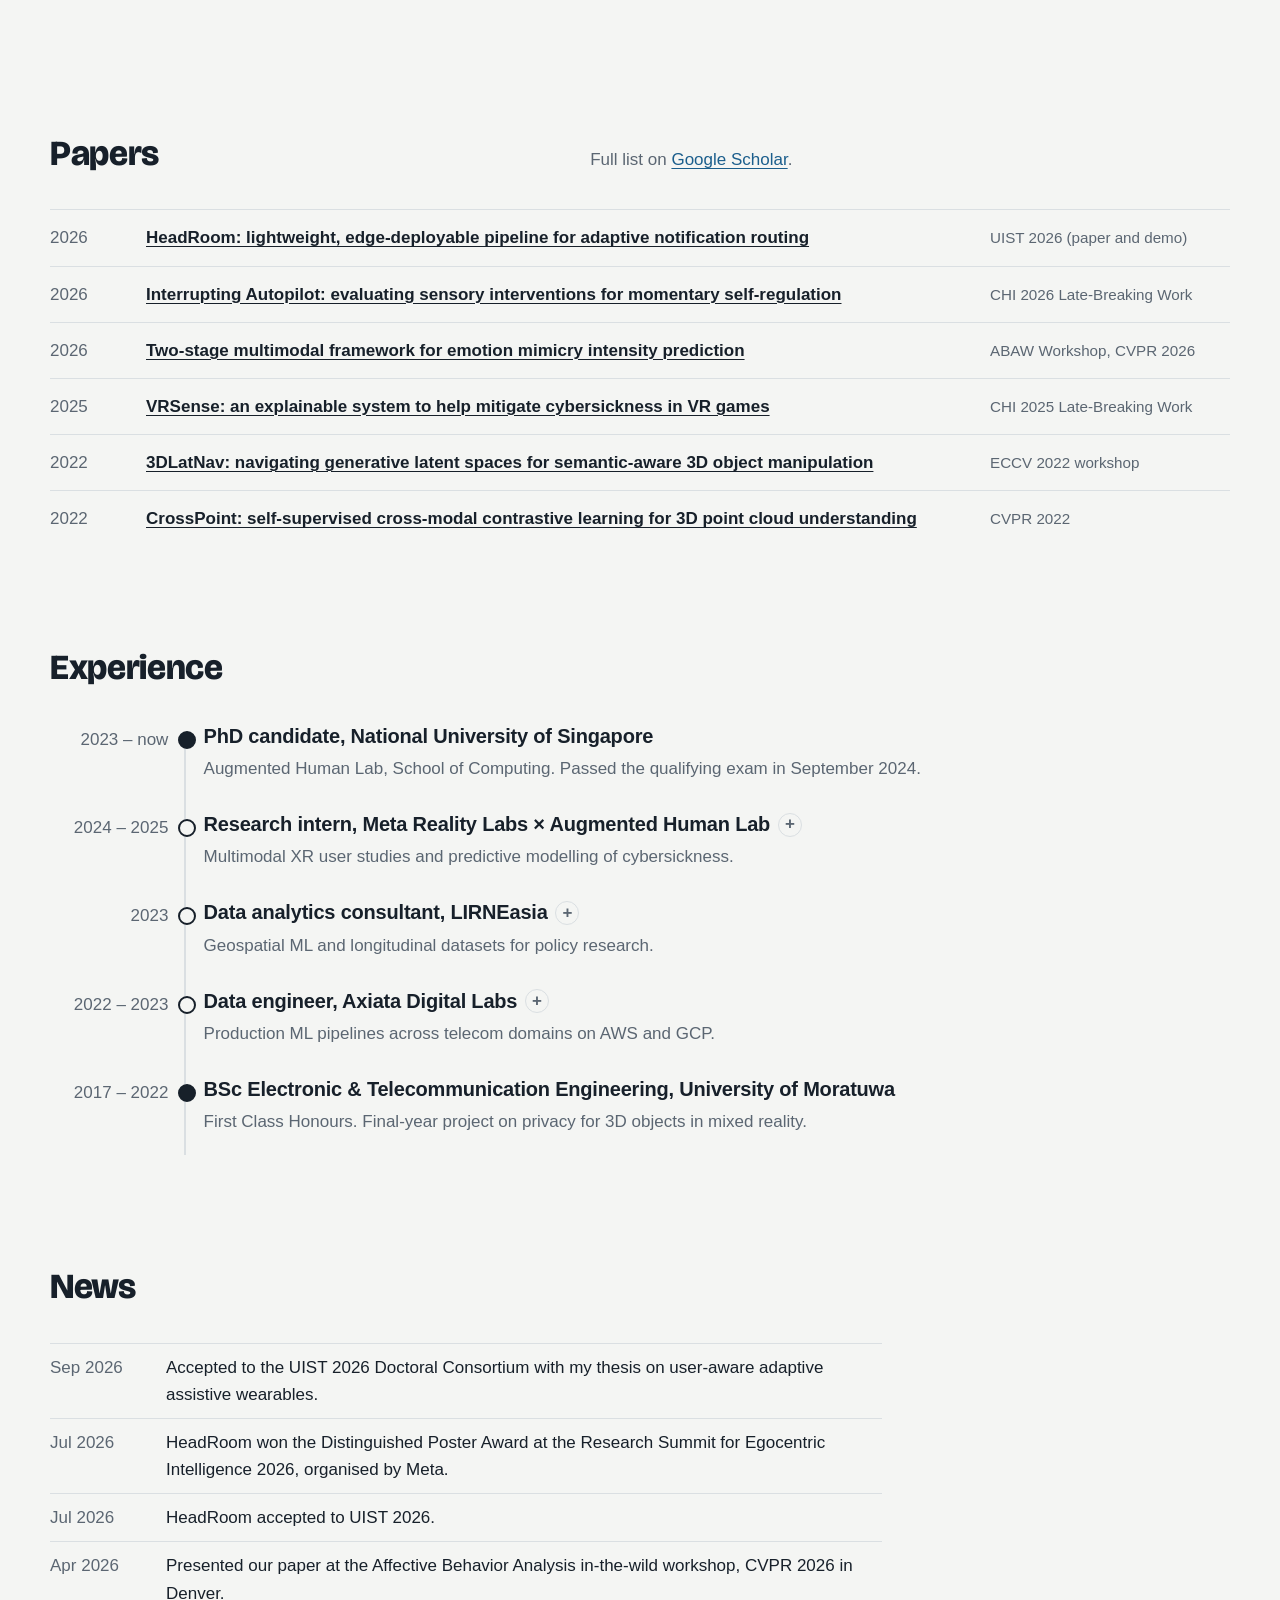
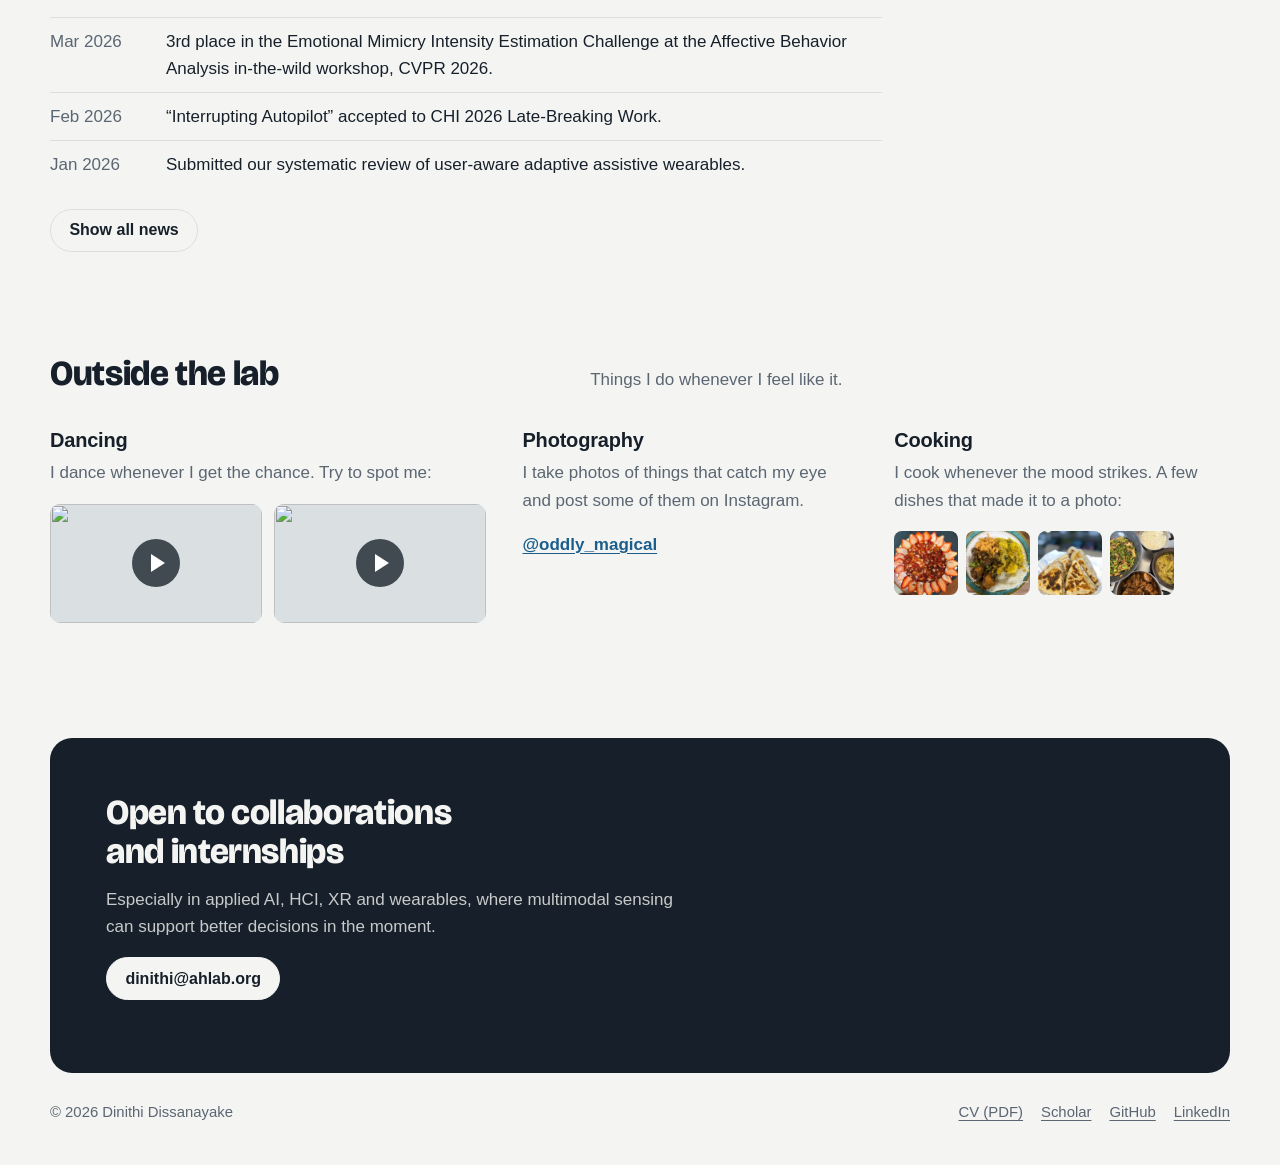
==== commit 09333787: "update" ====
--- a/index.html
+++ b/index.html
@@ -15,7 +15,7 @@
   <meta name="theme-color" content="#12171D" media="(prefers-color-scheme: dark)">
   <link rel="preconnect" href="https://fonts.googleapis.com">
   <link rel="preconnect" href="https://fonts.gstatic.com" crossorigin>
-  <link href="https://fonts.googleapis.com/css2?family=Atkinson+Hyperlegible:ital,wght@0,400;0,700;1,400&family=Bricolage+Grotesque:opsz,wght@12..96,400;12..96,600;12..96,800&display=swap" rel="stylesheet">
+  <link href="https://fonts.googleapis.com/css2?family=Bricolage+Grotesque:opsz,wght@12..96,800&display=swap" rel="stylesheet">
   <link rel="stylesheet" href="site.css">
   <script type="application/ld+json">
   {"@context":"https://schema.org","@type":"Person","name":"Dinithi Dissanayake","jobTitle":"PhD Candidate","affiliation":{"@type":"Organization","name":"National University of Singapore"},"url":"https://dinithidissanayake.com","sameAs":["https://scholar.google.com/citations?user=BEVuaFQAAAAJ","https://www.linkedin.com/in/dinithipurna","https://github.com/Dinithipurna"]}
@@ -48,7 +48,7 @@
             <source srcset="assets/portrait.webp" type="image/webp">
             <img class="avatar" src="assets/portrait.jpg" alt="Portrait of Dinithi Dissanayake" width="112" height="112">
           </picture>
-          <p>Hi, I’m Dinithi. PhD candidate at the National University of Singapore, in the <a href="https://ahlab.org" target="_blank" rel="noopener">Augmented Human Lab</a> with <a href="https://ahlab.org/people/suranga-nanayakkara/" target="_blank" rel="noopener">Prof. Suranga Nanayakkara</a>.</p>
+          <p>Hi, I’m Dinithi. PhD candidate at the National University of Singapore, in the <a href="https://ahlab.org" target="_blank" rel="noopener">Augmented Human Lab</a>, working with <a href="https://ahlab.org/people/suranga-nanayakkara/" target="_blank" rel="noopener">Prof. Suranga Nanayakkara</a>.</p>
         </div>
 
         <h1>Wearables that sense the person, not just the scene.</h1>
@@ -147,8 +147,8 @@
           </a>
         </div>
 
-        <figure class="v-figure" aria-hidden="true">
-          <svg viewBox="0 0 400 400" role="presentation">
+        <figure class="v-figure">
+          <svg viewBox="0 0 400 400" aria-hidden="true">
             <defs>
               <marker id="v-arrow-r" viewBox="0 0 10 10" refX="6" refY="5" markerWidth="7" markerHeight="7" orient="auto-start-reverse">
                 <path d="M1 1 L8 5 L1 9" fill="none" class="v-arrowhead-read" stroke-width="1.8" stroke-linecap="round" stroke-linejoin="round"/>
@@ -446,11 +446,50 @@
       <button class="btn btn-quiet" id="news-toggle" type="button" aria-controls="news-list" aria-expanded="false">Show all news</button>
     </section>
 
+    <!-- ============ OUTSIDE THE LAB ============ -->
+    <section class="wrap section" id="outside" aria-labelledby="outside-h">
+      <div class="section-head">
+        <h2 id="outside-h">Outside the lab</h2>
+        <p>Things I do whenever I feel like it.</p>
+      </div>
+      <div class="outside">
+        <article class="out-item out-dance">
+          <h3>Dancing</h3>
+          <p>I dance whenever I get the chance. Try to spot me:</p>
+          <div class="out-videos">
+            <a class="out-video" href="https://www.youtube.com/watch?v=xY5TDeF6AI4" target="_blank" rel="noopener" aria-label="Dance video 1 on YouTube">
+              <img src="https://i.ytimg.com/vi/xY5TDeF6AI4/hqdefault.jpg" alt="" loading="lazy" width="480" height="360">
+              <span class="out-play" aria-hidden="true"></span>
+            </a>
+            <a class="out-video" href="https://www.youtube.com/watch?v=BH0xEpAA994" target="_blank" rel="noopener" aria-label="Dance video 2 on YouTube">
+              <img src="https://i.ytimg.com/vi/BH0xEpAA994/hqdefault.jpg" alt="" loading="lazy" width="480" height="360">
+              <span class="out-play" aria-hidden="true"></span>
+            </a>
+          </div>
+        </article>
+        <article class="out-item">
+          <h3>Photography</h3>
+          <p>I take photos of things that catch my eye and post some of them on Instagram.</p>
+          <p class="project-links"><a href="https://www.instagram.com/oddly_magical/" target="_blank" rel="noopener">@oddly_magical</a></p>
+        </article>
+        <article class="out-item out-cook">
+          <h3>Cooking</h3>
+          <p>I cook whenever the mood strikes. A few dishes that made it to a photo:</p>
+          <ul class="out-photos">
+            <li><img src="assets/cook-cheesecake.webp" alt="Cheesecake topped with strawberry slices and strawberry compote" loading="lazy" width="640" height="640"></li>
+            <li><img src="assets/cook-stringhoppers.webp" alt="String hoppers with black chicken curry, potato curry and coconut sambol" loading="lazy" width="640" height="640"></li>
+            <li><img src="assets/cook-samosa.webp" alt="Pan-fried stuffed flatbread triangles" loading="lazy" width="640" height="640"></li>
+            <li><img src="assets/cook-spread.webp" alt="Pots of stir-fried greens, rice, a coconut curry and chicken curry" loading="lazy" width="640" height="640"></li>
+          </ul>
+        </article>
+      </div>
+    </section>
+
     <!-- ============ CONTACT ============ -->
     <section class="wrap contact" aria-labelledby="contact-h">
       <h2 id="contact-h">Open to collaborations and internships</h2>
       <p>Especially in applied AI, HCI, XR and wearables, where multimodal sensing can support better decisions in the moment.</p>
-      <p><a class="btn btn-ink" href="mailto:dinithi@ahlab.org">dinithi@ahlab.org</a></p>
+      <p class="contact-cta"><a class="btn btn-ink" href="mailto:dinithi@ahlab.org">dinithi@ahlab.org</a></p>
     </section>
   </main>
 
--- a/site.css
+++ b/site.css
@@ -12,8 +12,9 @@
   --ears-soft:#DDF0EE;
   --link:#1B5E8C;
 
-  --display:"Bricolage Grotesque", "Avenir Next", system-ui, sans-serif;
-  --body:"Atkinson Hyperlegible", system-ui, -apple-system, "Segoe UI", sans-serif;
+  --display:"Helvetica Neue", Helvetica, Arial, sans-serif;
+  --body:"Helvetica Neue", Helvetica, Arial, sans-serif;
+  --headline:"Bricolage Grotesque", "Helvetica Neue", Helvetica, Arial, sans-serif;
 
   --step-0:1.0625rem;  /* 17px body */
   --step-1:1.25rem;
@@ -52,6 +53,11 @@
 .wrap{ width:min(var(--wrap), 100% - 32px); margin-inline:auto; }
 .skip{ position:absolute; left:-999px; top:8px; background:var(--ink); color:var(--paper); padding:8px 12px; border-radius:8px; z-index:10; }
 .skip:focus{ left:8px; }
+
+/* Distinctive face only for the main headline and large section titles */
+.hero h1, .section-head h2, .contact h2, .project-lead h3{
+  font-family:var(--headline); font-variation-settings:"opsz" 96;
+}
 
 /* ---------- buttons ---------- */
 .btn{
@@ -101,7 +107,6 @@
 .hero h1{
   font-size:var(--step-4); font-weight:800; letter-spacing:-0.025em; line-height:1.02;
   max-width:13ch; margin-bottom:24px;
-  font-variation-settings:"opsz" 96;
 }
 .lede{ font-size:var(--step-1); line-height:1.55; max-width:36rem; color:var(--ink); }
 .links{ list-style:none; padding:0; margin:28px 0 0; display:flex; flex-wrap:wrap; gap:10px 22px; align-items:center; }
@@ -391,6 +396,27 @@
 .news.all .more{ display:grid; }
 @media (max-width:480px){ .news li{ grid-template-columns:1fr; gap:0; } }
 
+/* ---------- outside the lab ---------- */
+.outside{ display:grid; grid-template-columns:minmax(0,1.3fr) minmax(0,1fr) minmax(0,1fr); gap:36px; align-items:start; }
+.out-photos{ list-style:none; margin:0; padding:0; display:flex; gap:8px; flex-wrap:wrap; }
+.out-photos li{ width:64px; }
+.out-photos img{ width:64px; height:64px; object-fit:cover; border-radius:8px; display:block; }
+.out-item h3{ font-size:var(--step-1); font-weight:700; margin-bottom:8px; }
+.out-item p{ color:var(--muted); }
+.out-videos{ display:grid; grid-template-columns:1fr 1fr; gap:12px; }
+.out-video{ position:relative; display:block; border-radius:var(--r-sm); overflow:hidden; background:var(--line); aspect-ratio:16/9; }
+.out-video img{ width:100%; height:100%; object-fit:cover; }
+.out-play{
+  position:absolute; left:50%; top:50%; width:48px; height:48px; border-radius:50%;
+  transform:translate(-50%,-50%); background:rgba(23,32,42,.78);
+}
+.out-play::after{
+  content:""; position:absolute; left:19px; top:15px;
+  border-style:solid; border-width:9px 0 9px 14px; border-color:transparent transparent transparent #fff;
+}
+.out-video:hover .out-play{ background:var(--eyes); }
+@media (max-width:860px){ .outside{ grid-template-columns:1fr; gap:28px; } }
+
 /* ---------- contact & footer ---------- */
 .contact{
   margin-top:clamp(64px,9vw,120px); padding:clamp(28px,5vw,56px);
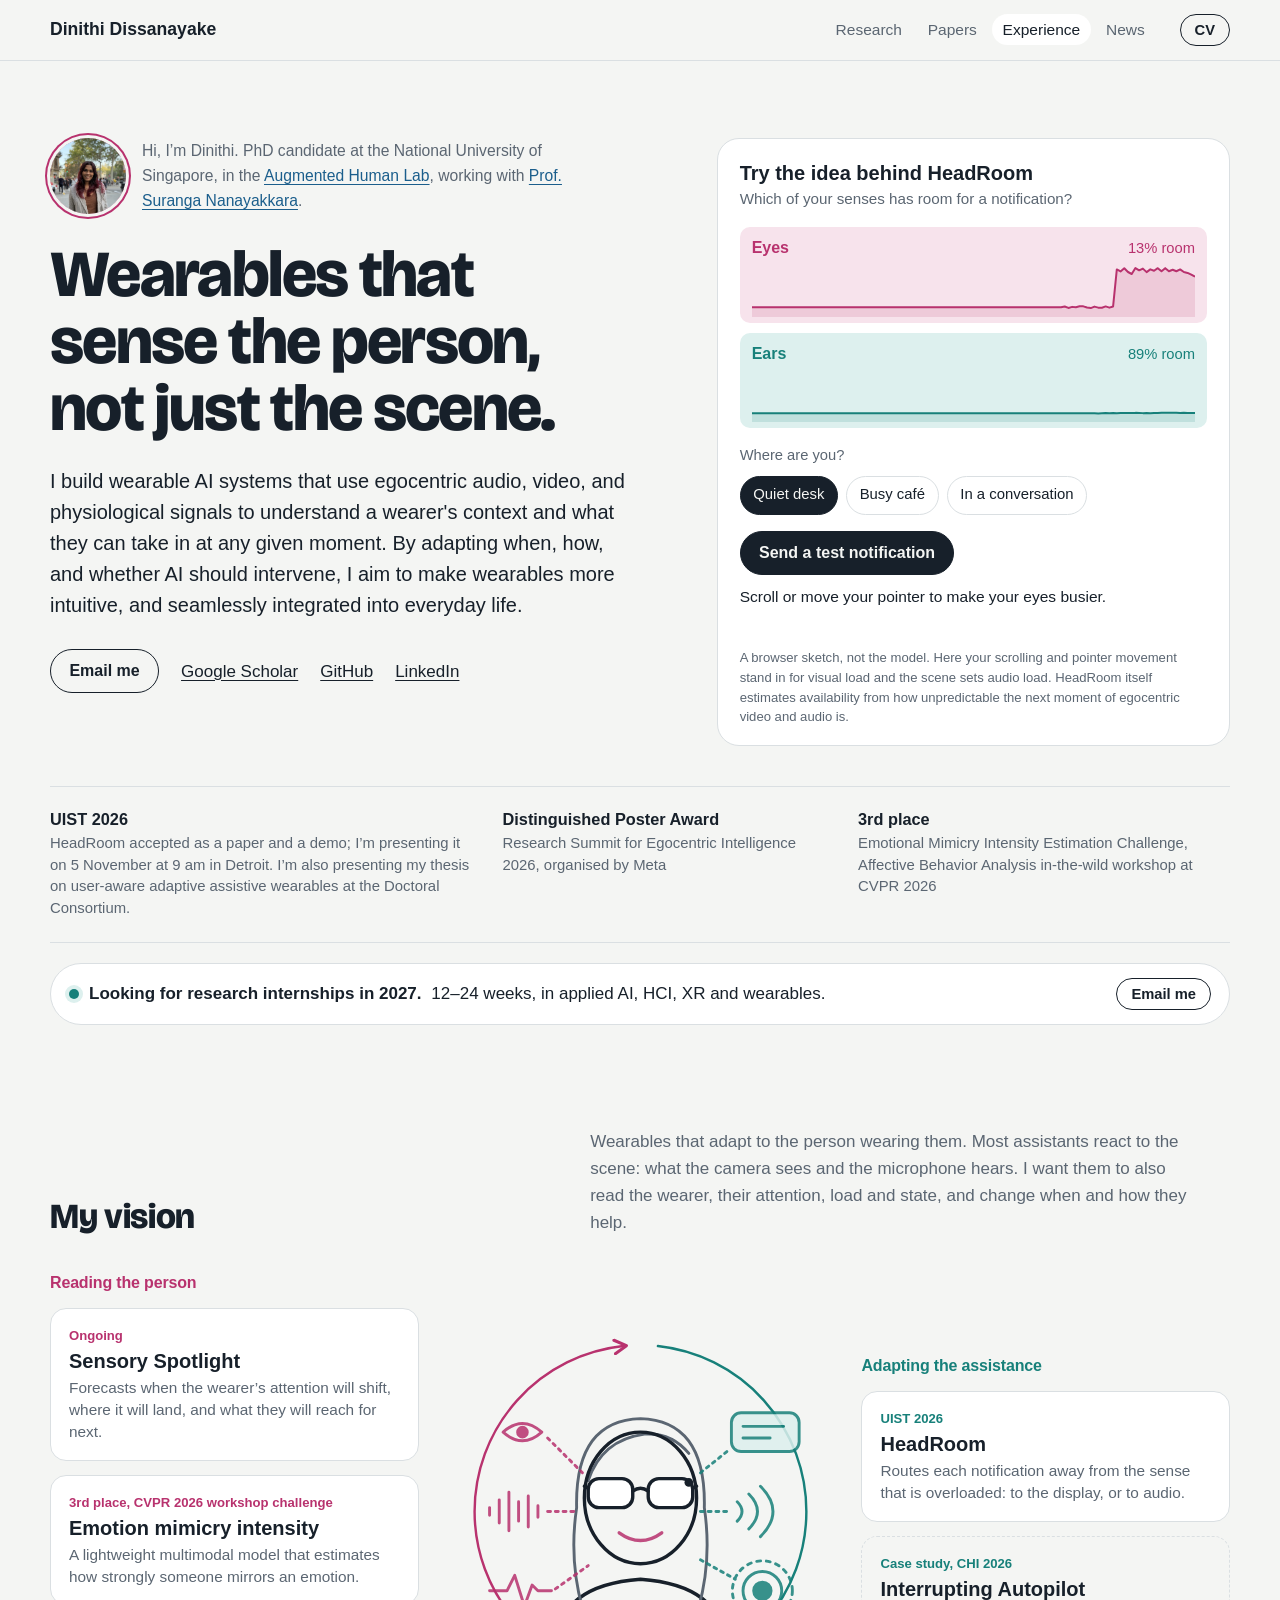
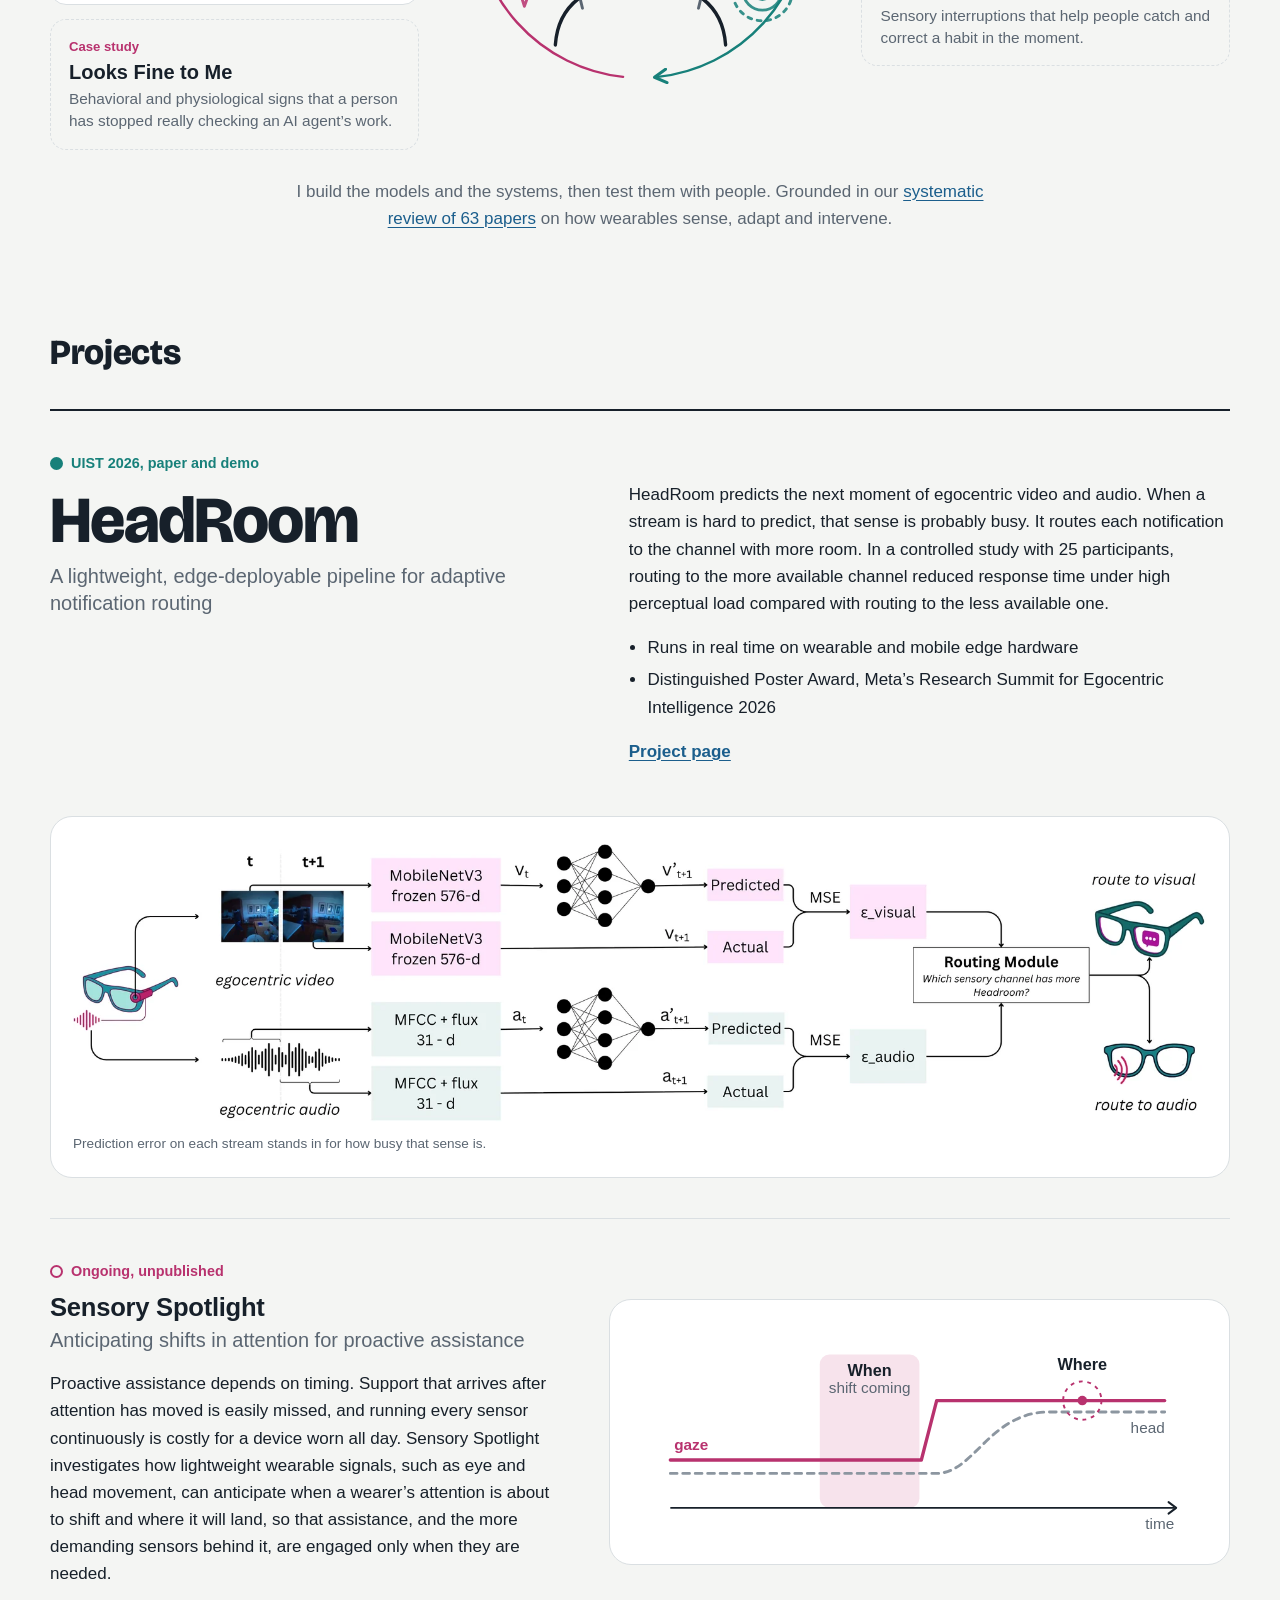
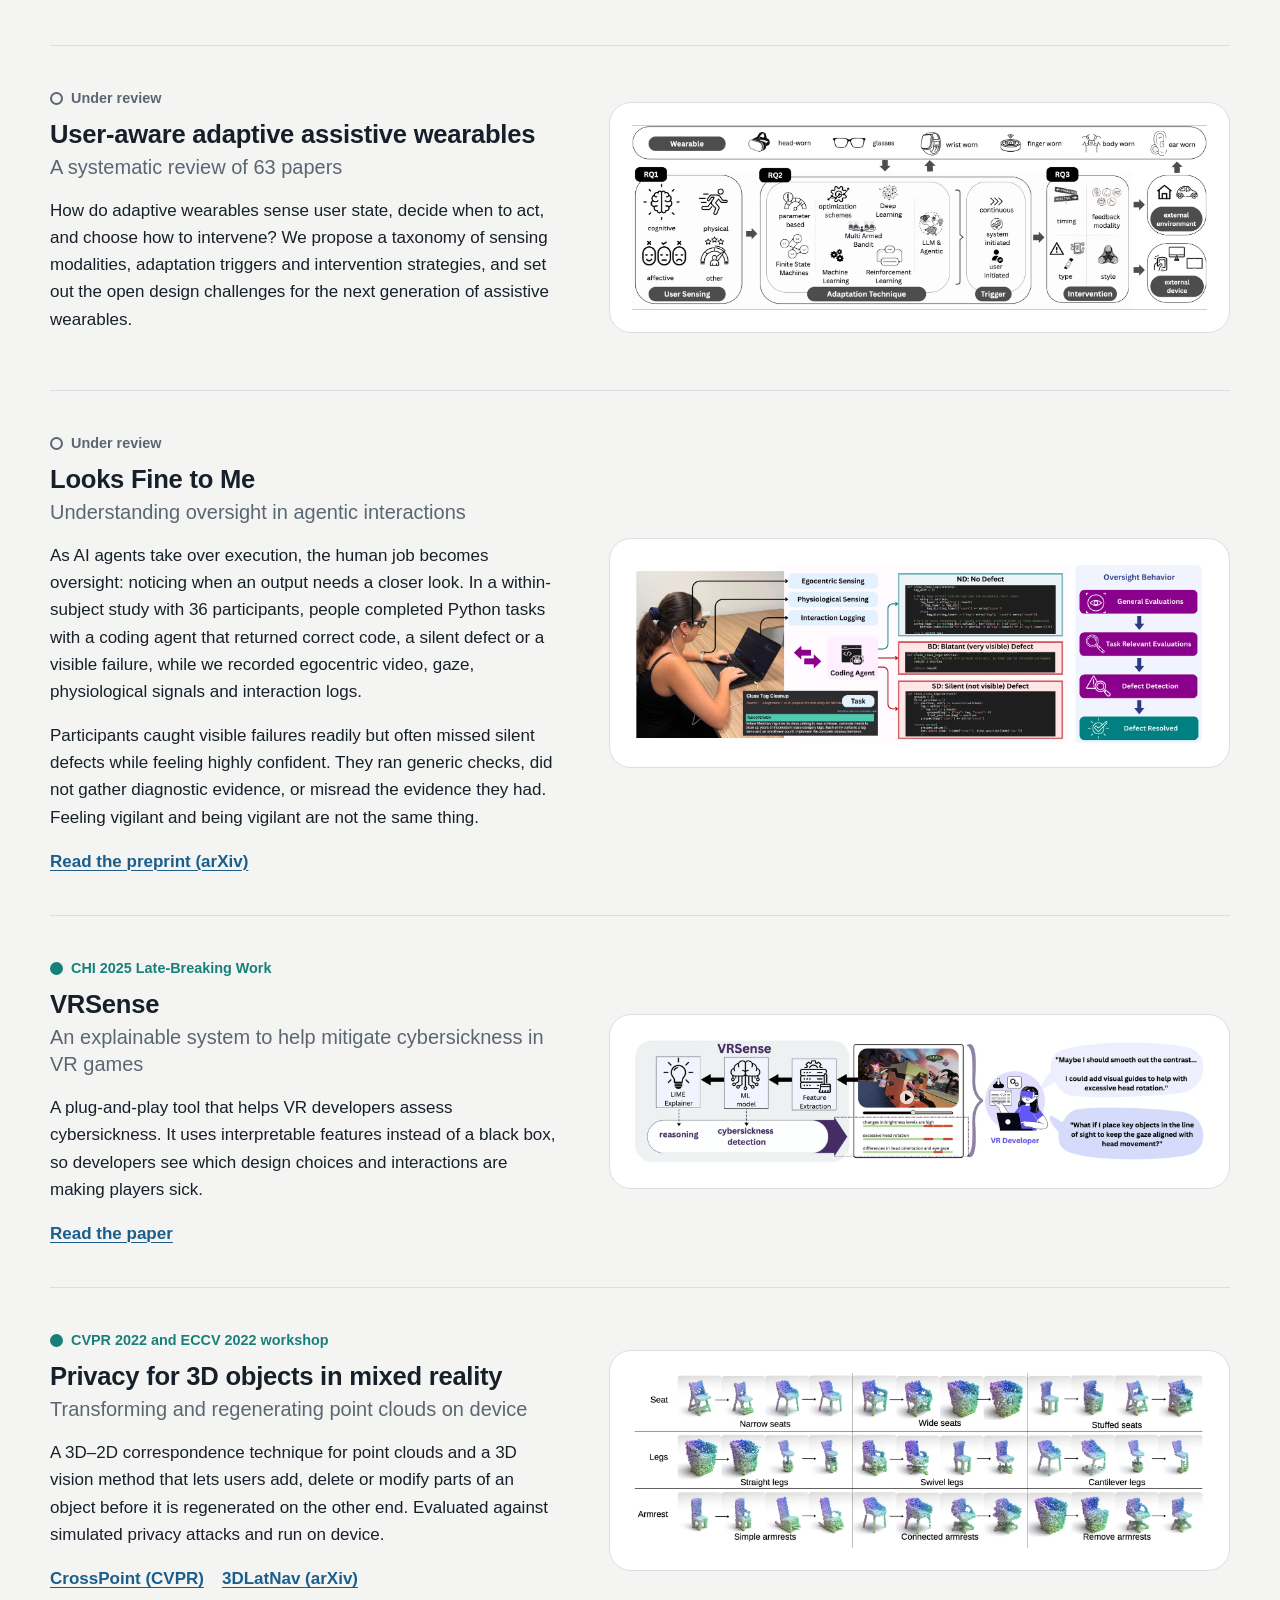
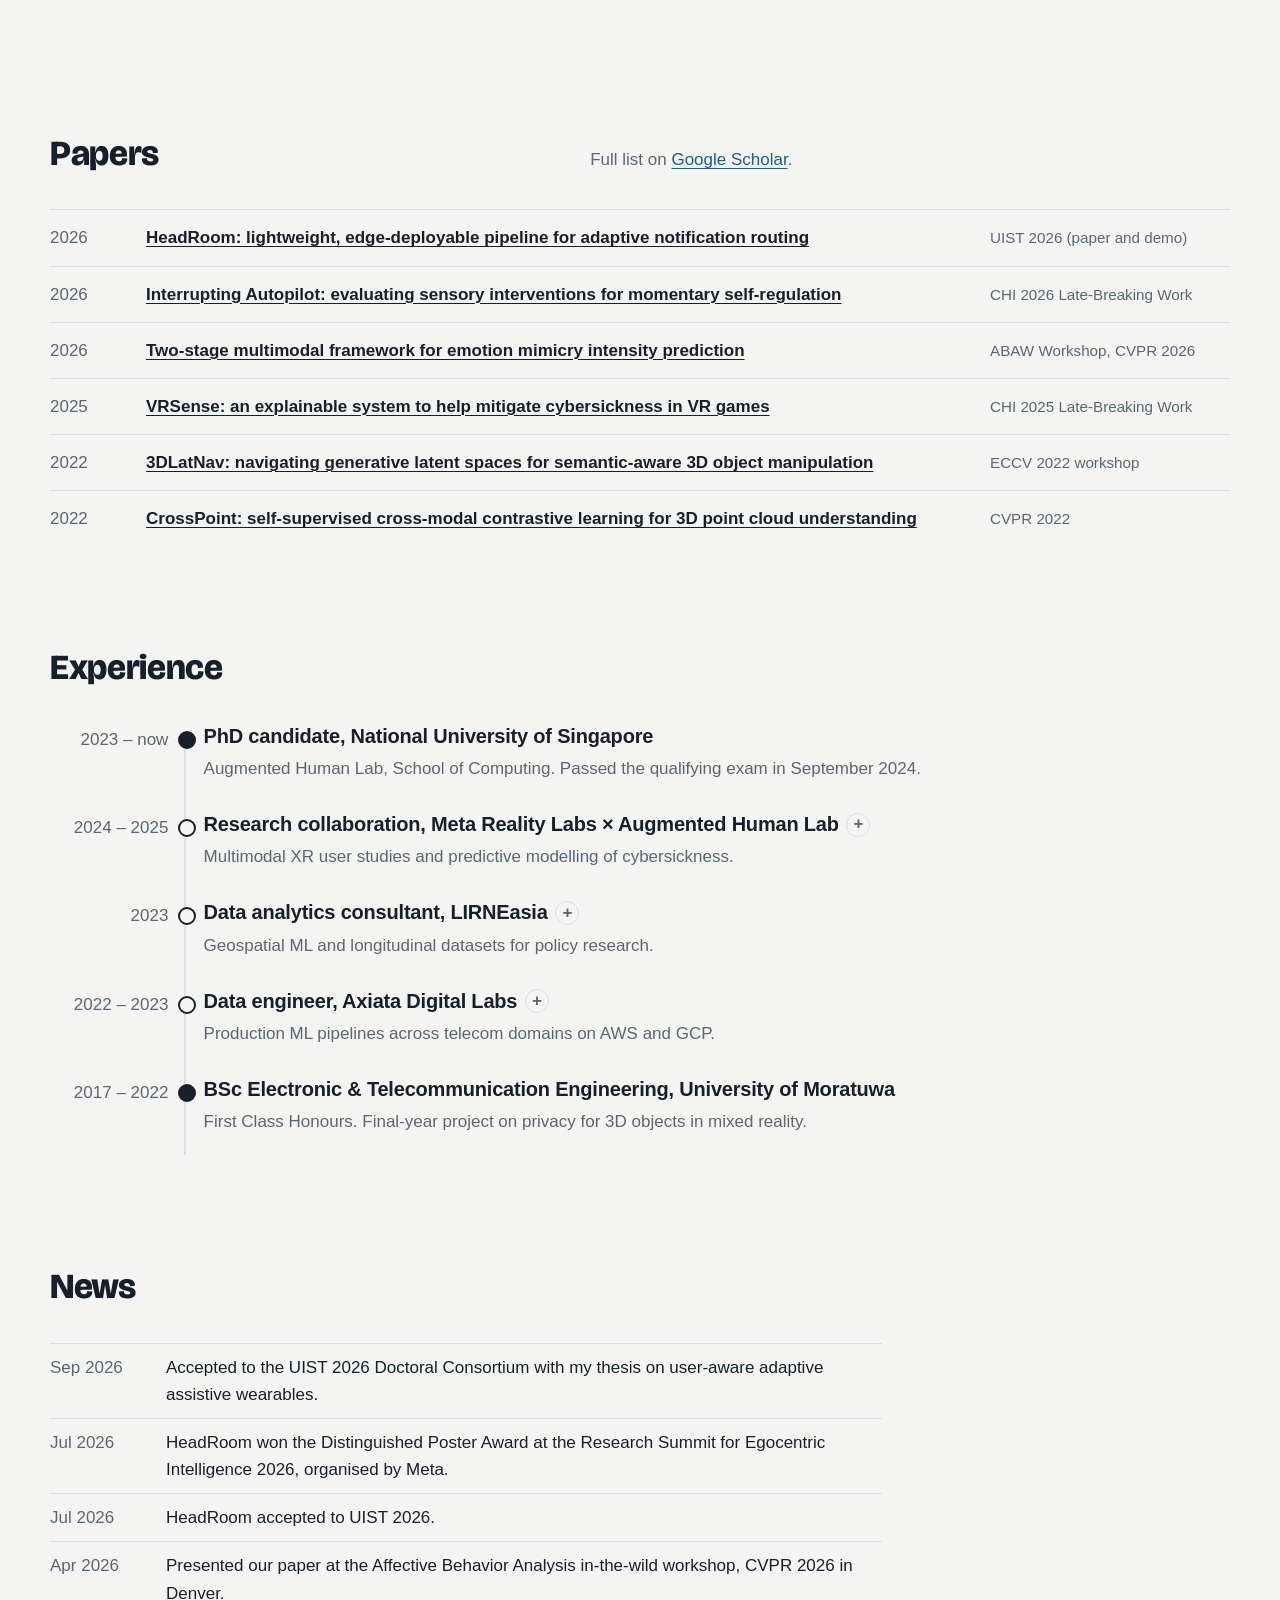
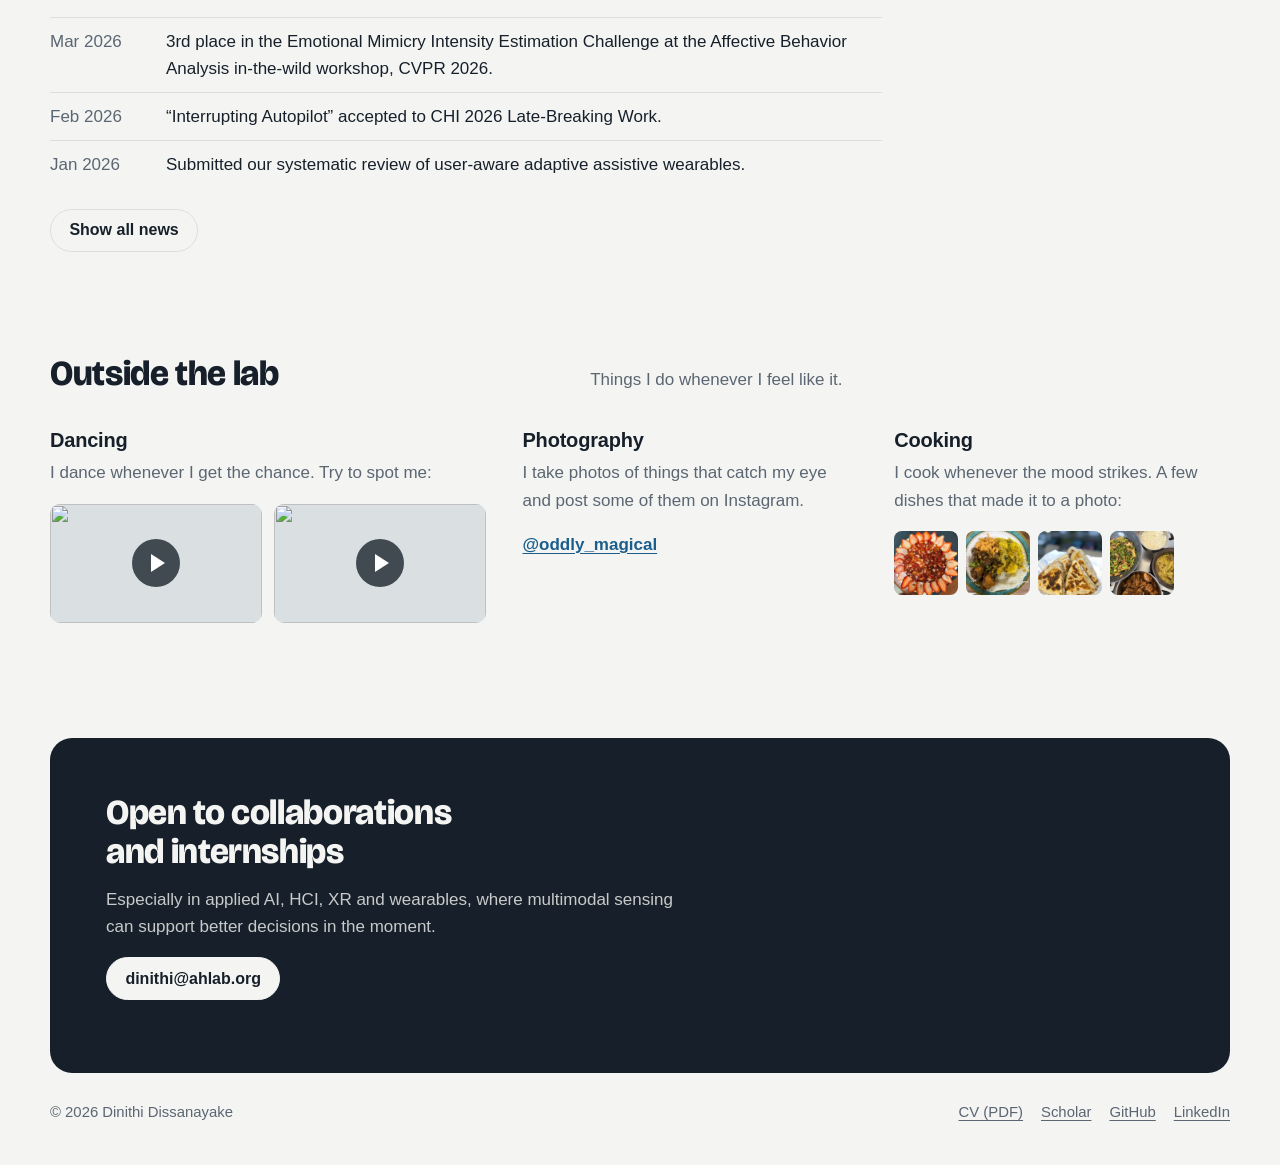
==== commit cf7a0210: "updates" ====
--- a/index.html
+++ b/index.html
@@ -375,7 +375,7 @@
         <li class="t-work">
           <span class="when">2024 – 2025</span>
           <details class="what">
-            <summary><h3>Research intern, Meta Reality Labs × Augmented Human Lab</h3><p>Multimodal XR user studies and predictive modelling of cybersickness.</p></summary>
+            <summary><h3>Research collaboration, Meta Reality Labs × Augmented Human Lab</h3><p>Multimodal XR user studies and predictive modelling of cybersickness.</p></summary>
             <ul>
               <li>Designed and ran a VR gameplay study with 150 participants on motion sickness during active play.</li>
               <li>Collected and synchronised eye tracking, head motion and physiological signals.</li>
@@ -434,7 +434,7 @@
         <li><time datetime="2026-01">Jan 2026</time><span>Submitted our systematic review of user-aware adaptive assistive wearables.</span></li>
         <li class="more"><time datetime="2025-08">Aug 2025</time><span>Talk on adaptive cognitive augmentation at Meta Reality Labs, Redmond.</span></li>
         <li class="more"><time datetime="2025-02">Feb 2025</time><span>VRSense accepted to CHI 2025 Late-Breaking Work.</span></li>
-        <li class="more"><time datetime="2024-09">Sep 2024</time><span>Started an internship through the AHLab × Meta Reality Labs collaboration.</span></li>
+        <li class="more"><time datetime="2024-09">Sep 2024</time><span>Started working on the AHLab × Meta Reality Labs research collaboration.</span></li>
         <li class="more"><time datetime="2024-09">Sep 2024</time><span>Passed my qualifying exam and became a PhD candidate.</span></li>
         <li class="more"><time datetime="2023-08">Aug 2023</time><span>Started my PhD at NUS.</span></li>
         <li class="more"><time datetime="2023-01">Jan 2023</time><span>Started data analytics consulting at LIRNEasia.</span></li>
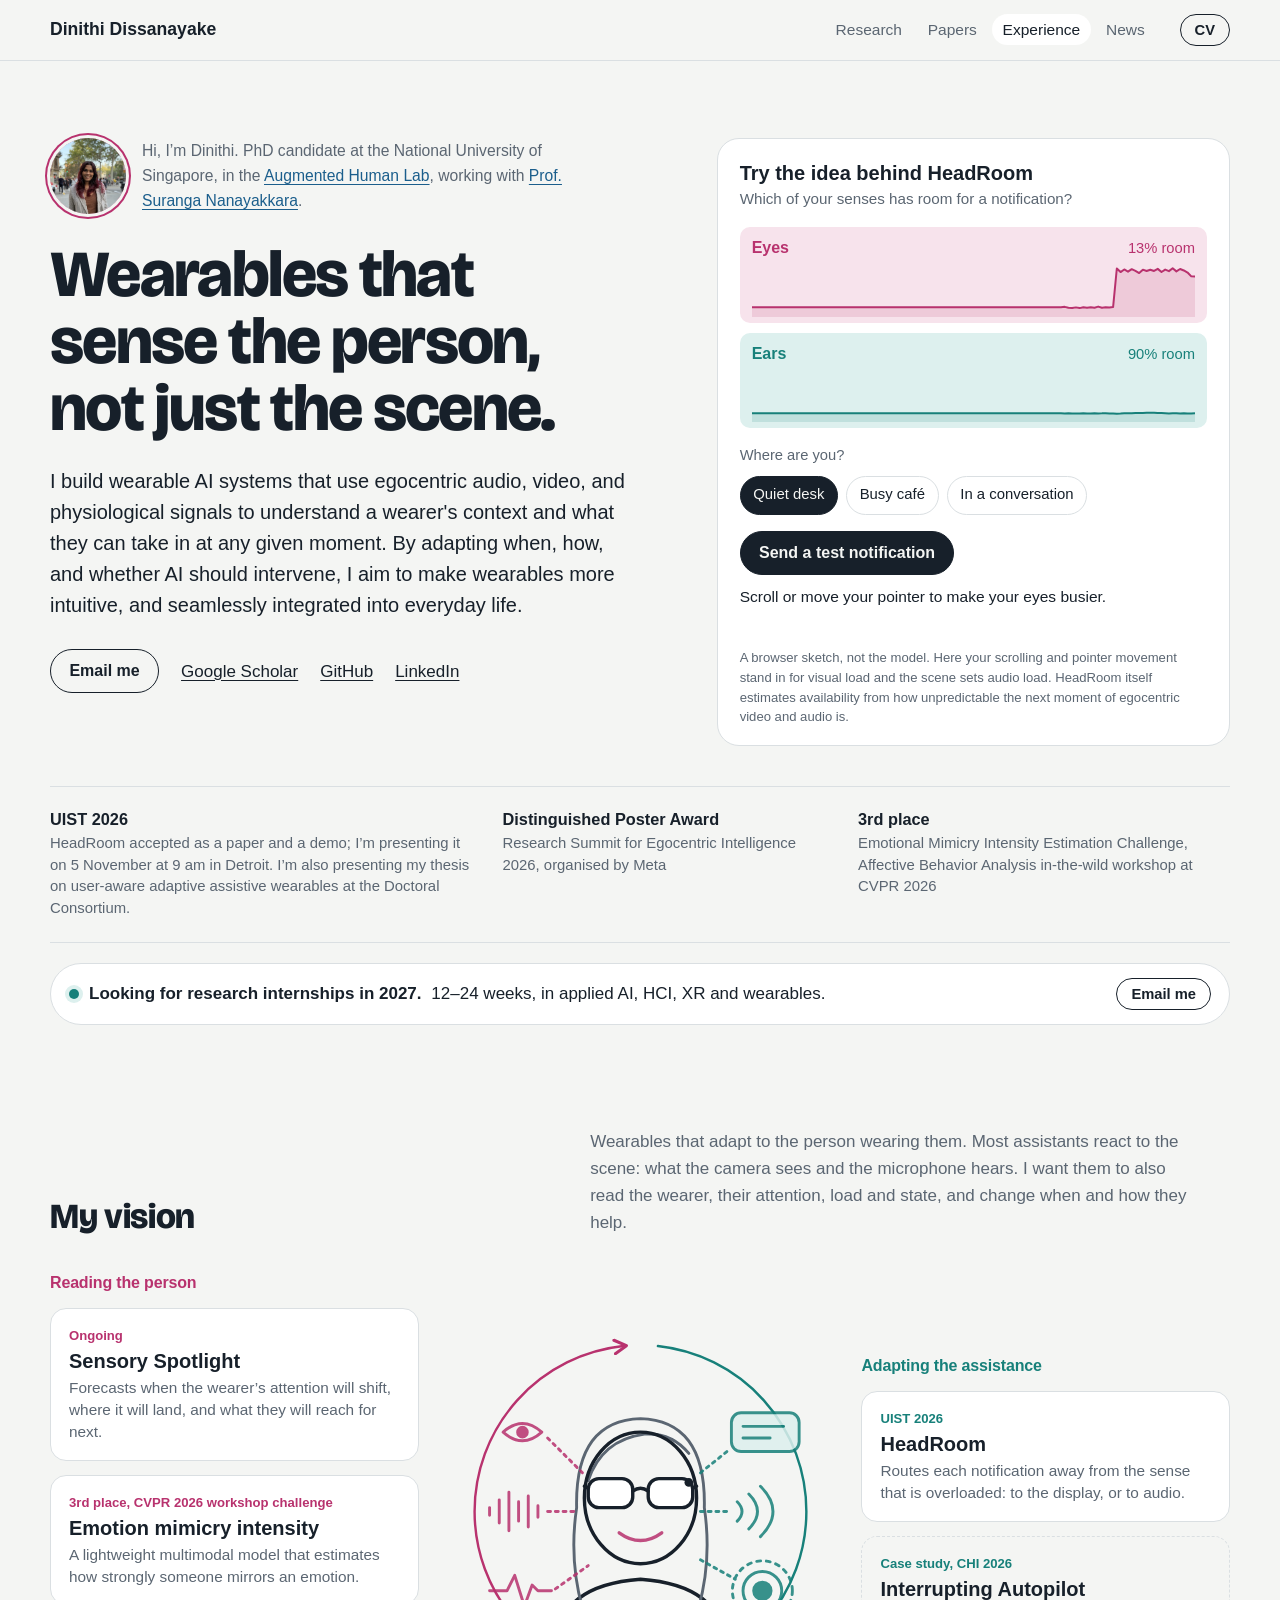
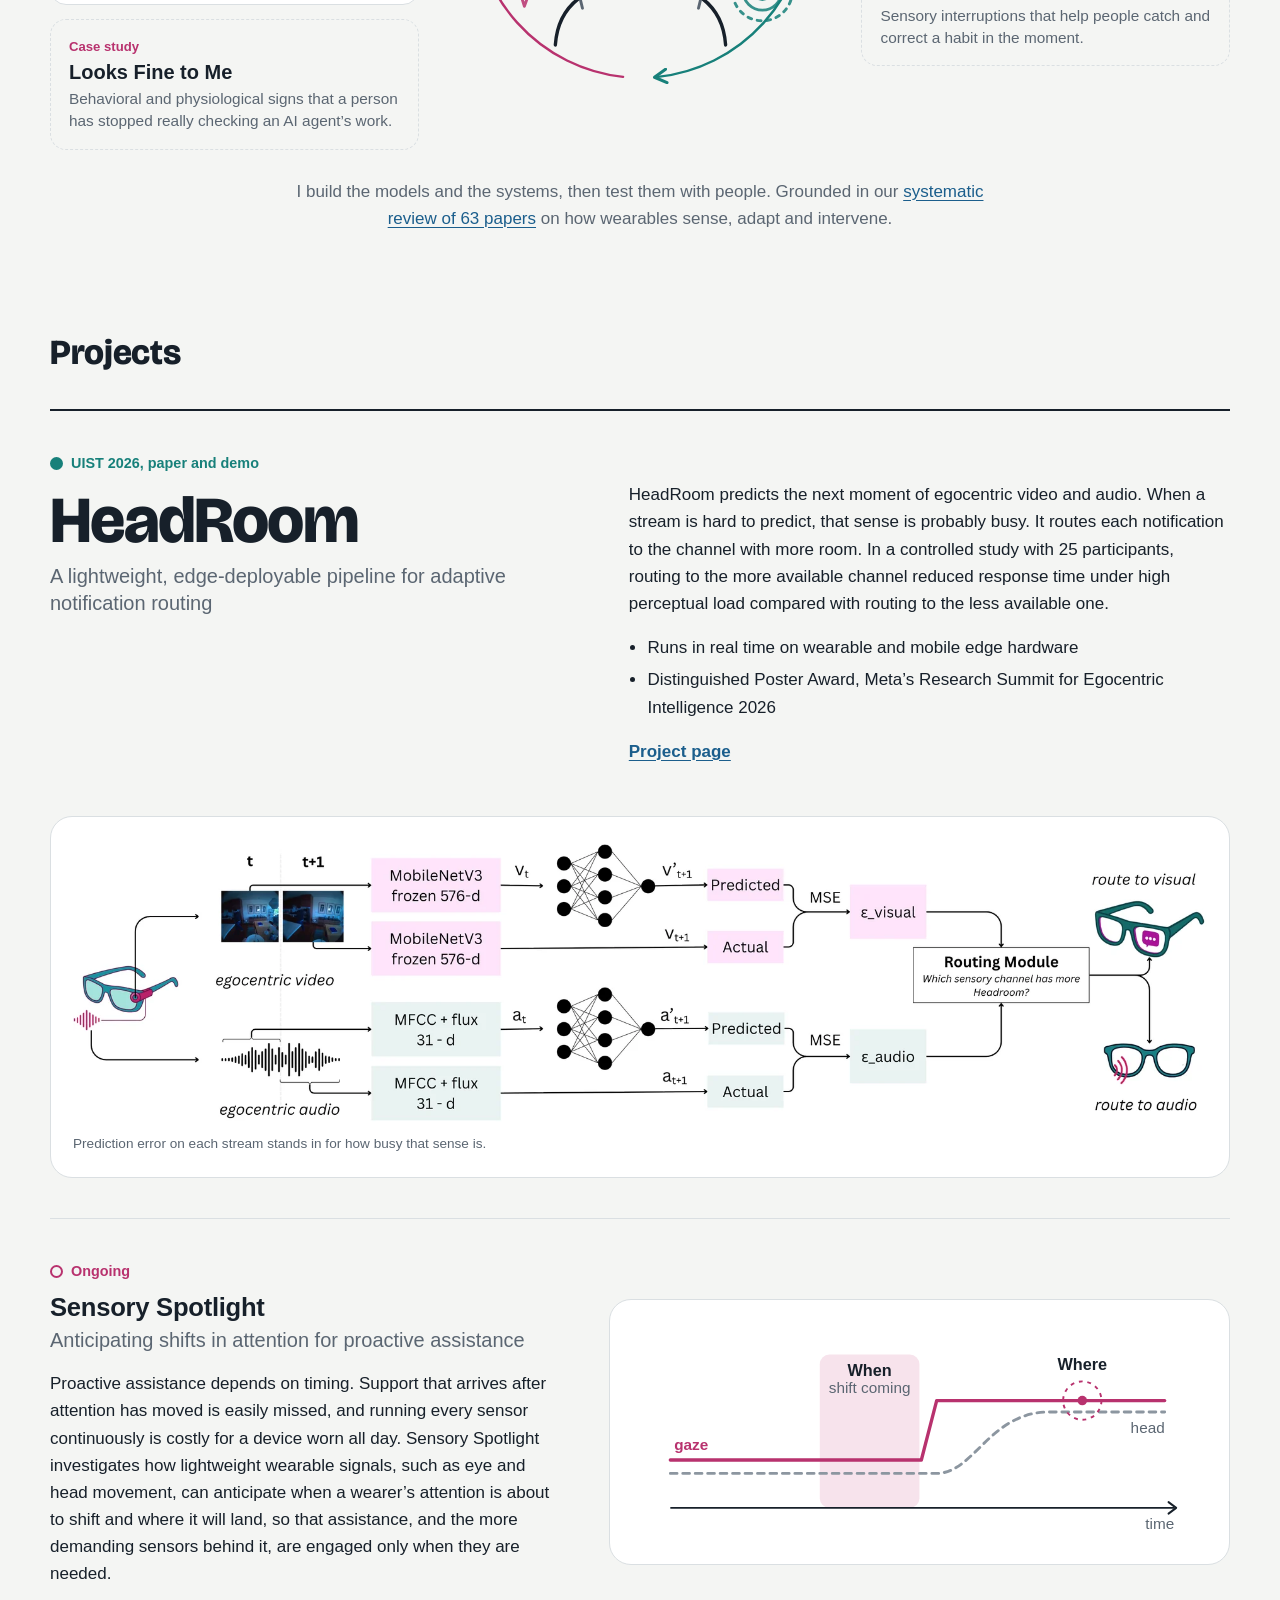
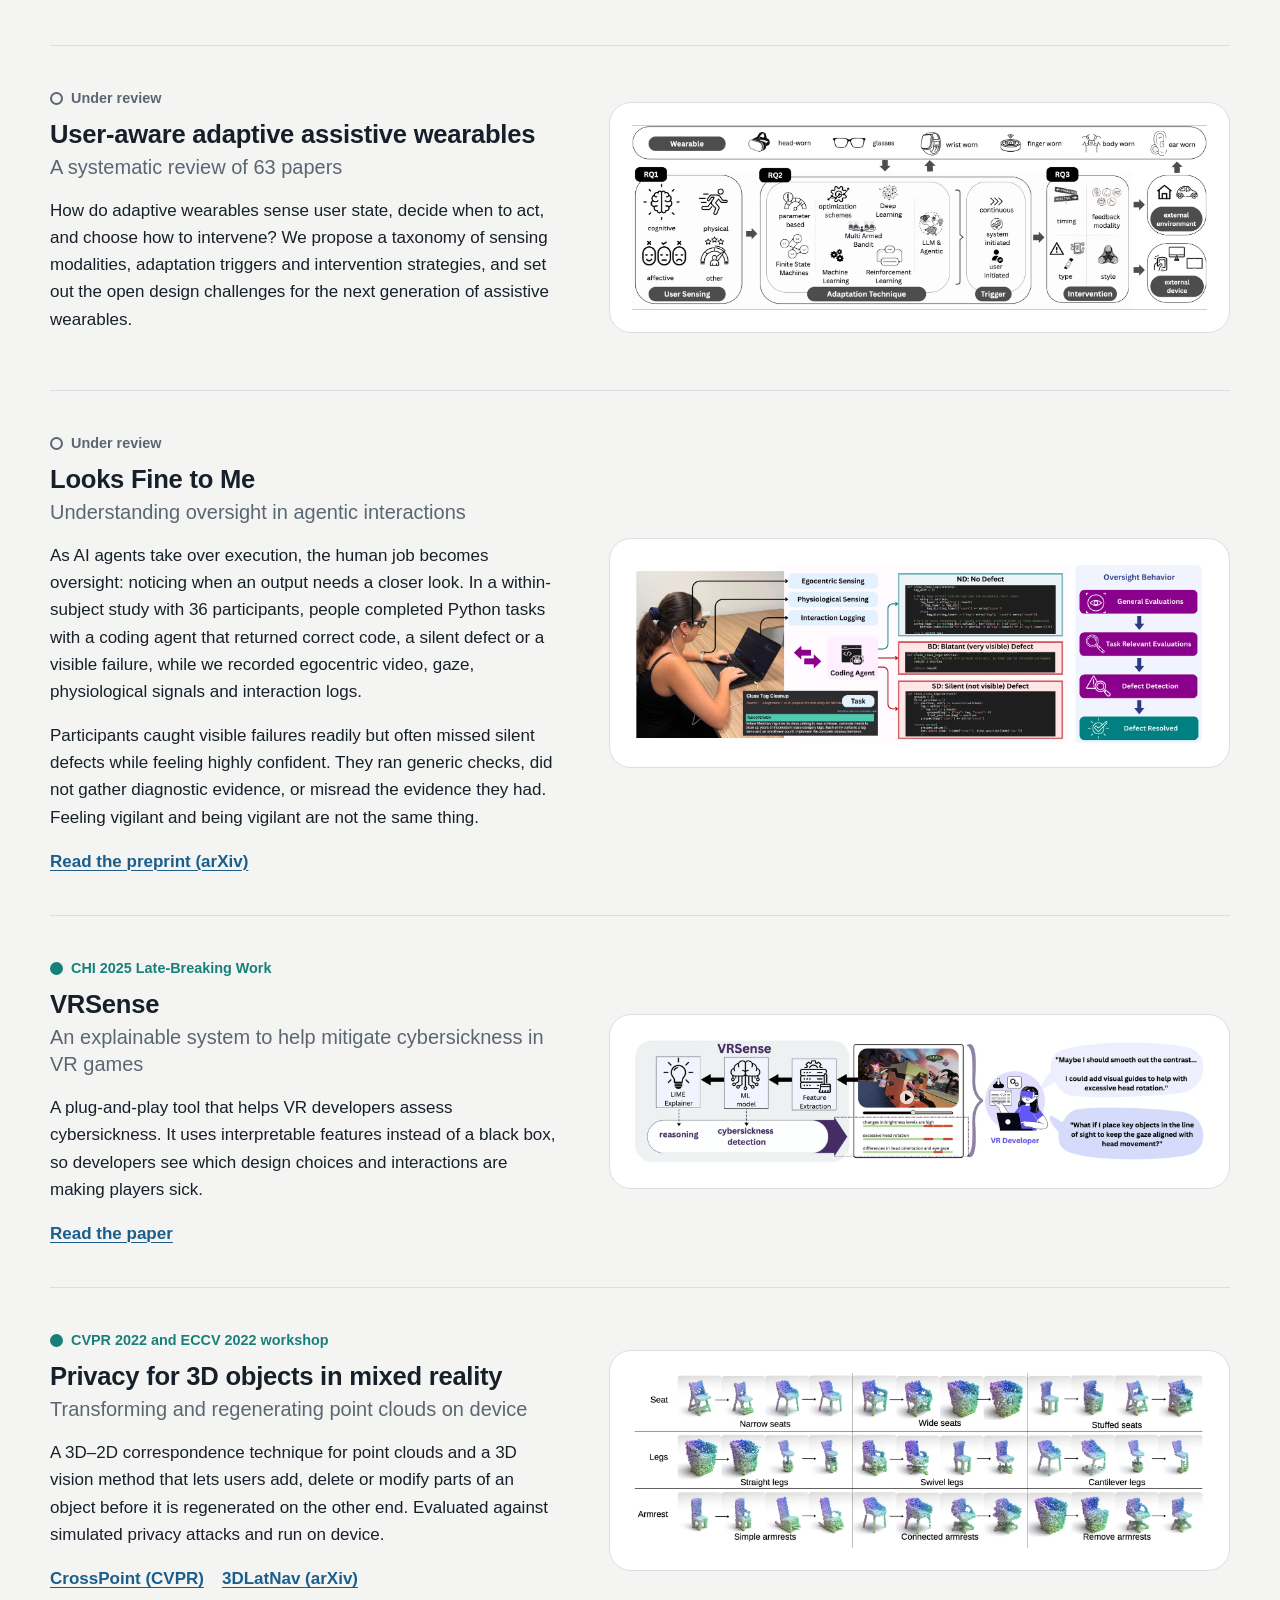
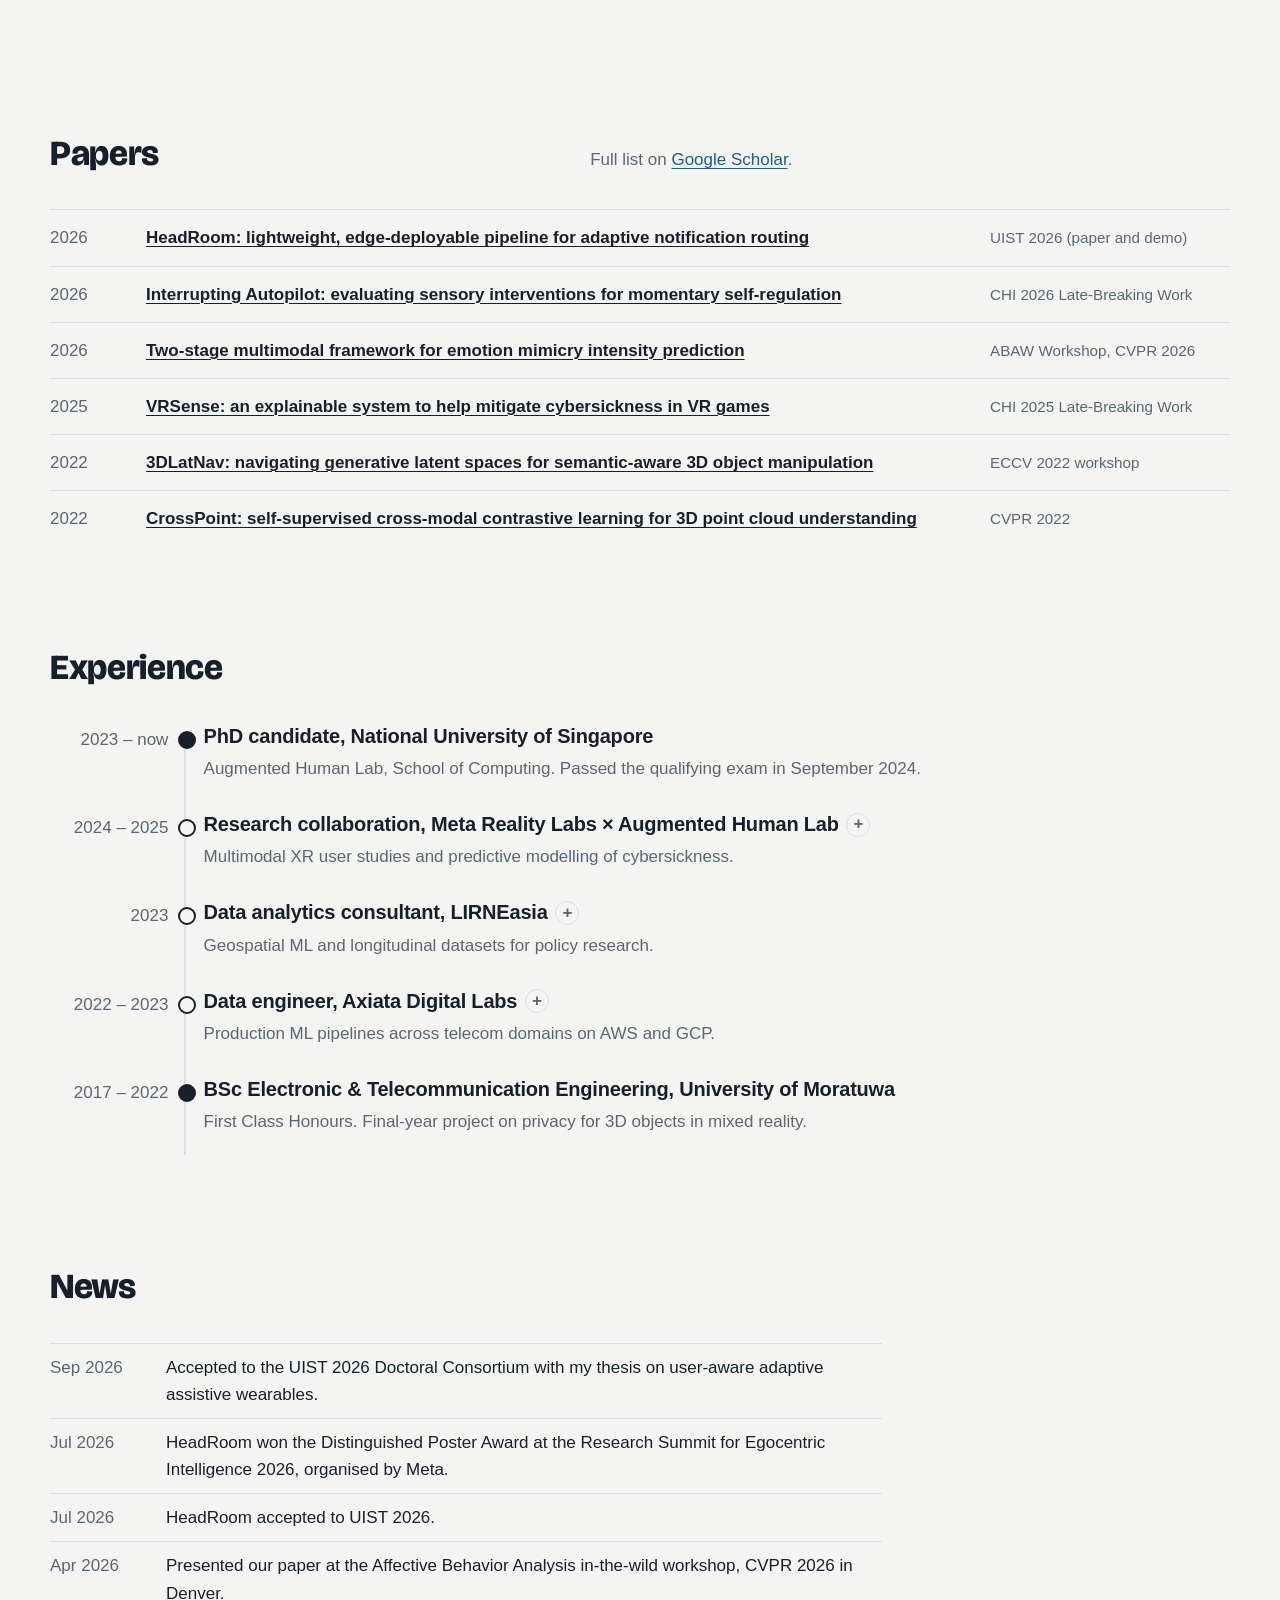
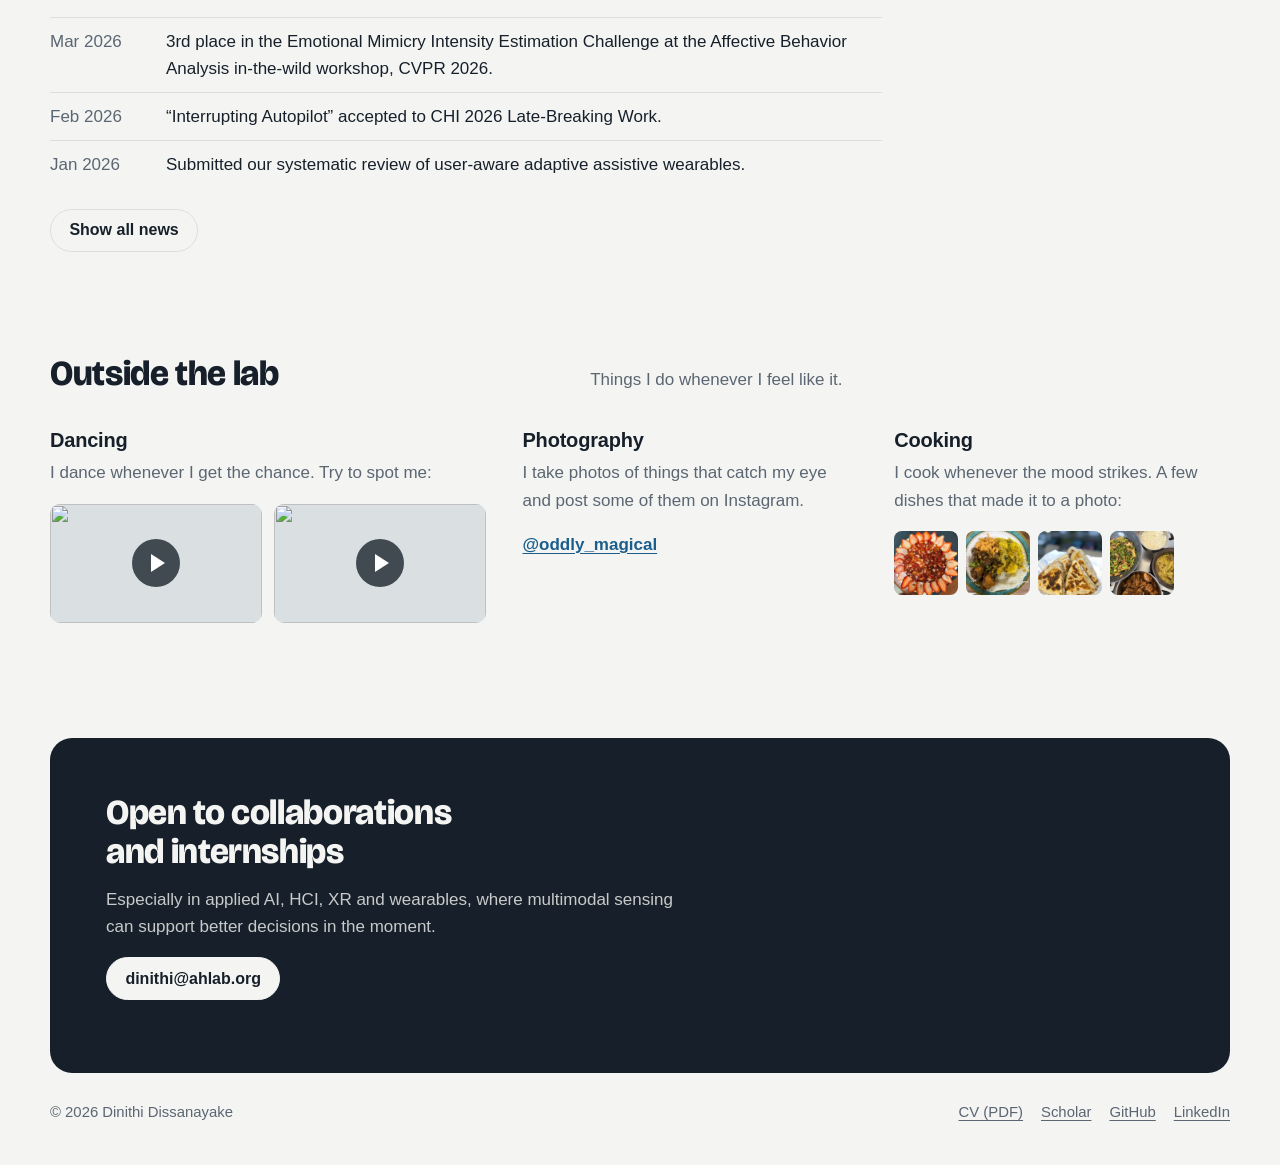
==== commit cfcedc2c: "update" ====
--- a/index.html
+++ b/index.html
@@ -260,7 +260,7 @@
 
       <article class="project" id="p-spotlight">
         <div class="project-text">
-          <p class="status status-wip">Ongoing, unpublished</p>
+          <p class="status status-wip">Ongoing</p>
           <h3>Sensory Spotlight</h3>
           <p class="sub">Anticipating shifts in attention for proactive assistance</p>
           <p>Proactive assistance depends on timing. Support that arrives after attention has moved is easily missed, and running every sensor continuously is costly for a device worn all day. Sensory Spotlight investigates how lightweight wearable signals, such as eye and head movement, can anticipate when a wearer’s attention is about to shift and where it will land, so that assistance, and the more demanding sensors behind it, are engaged only when they are needed.</p>
